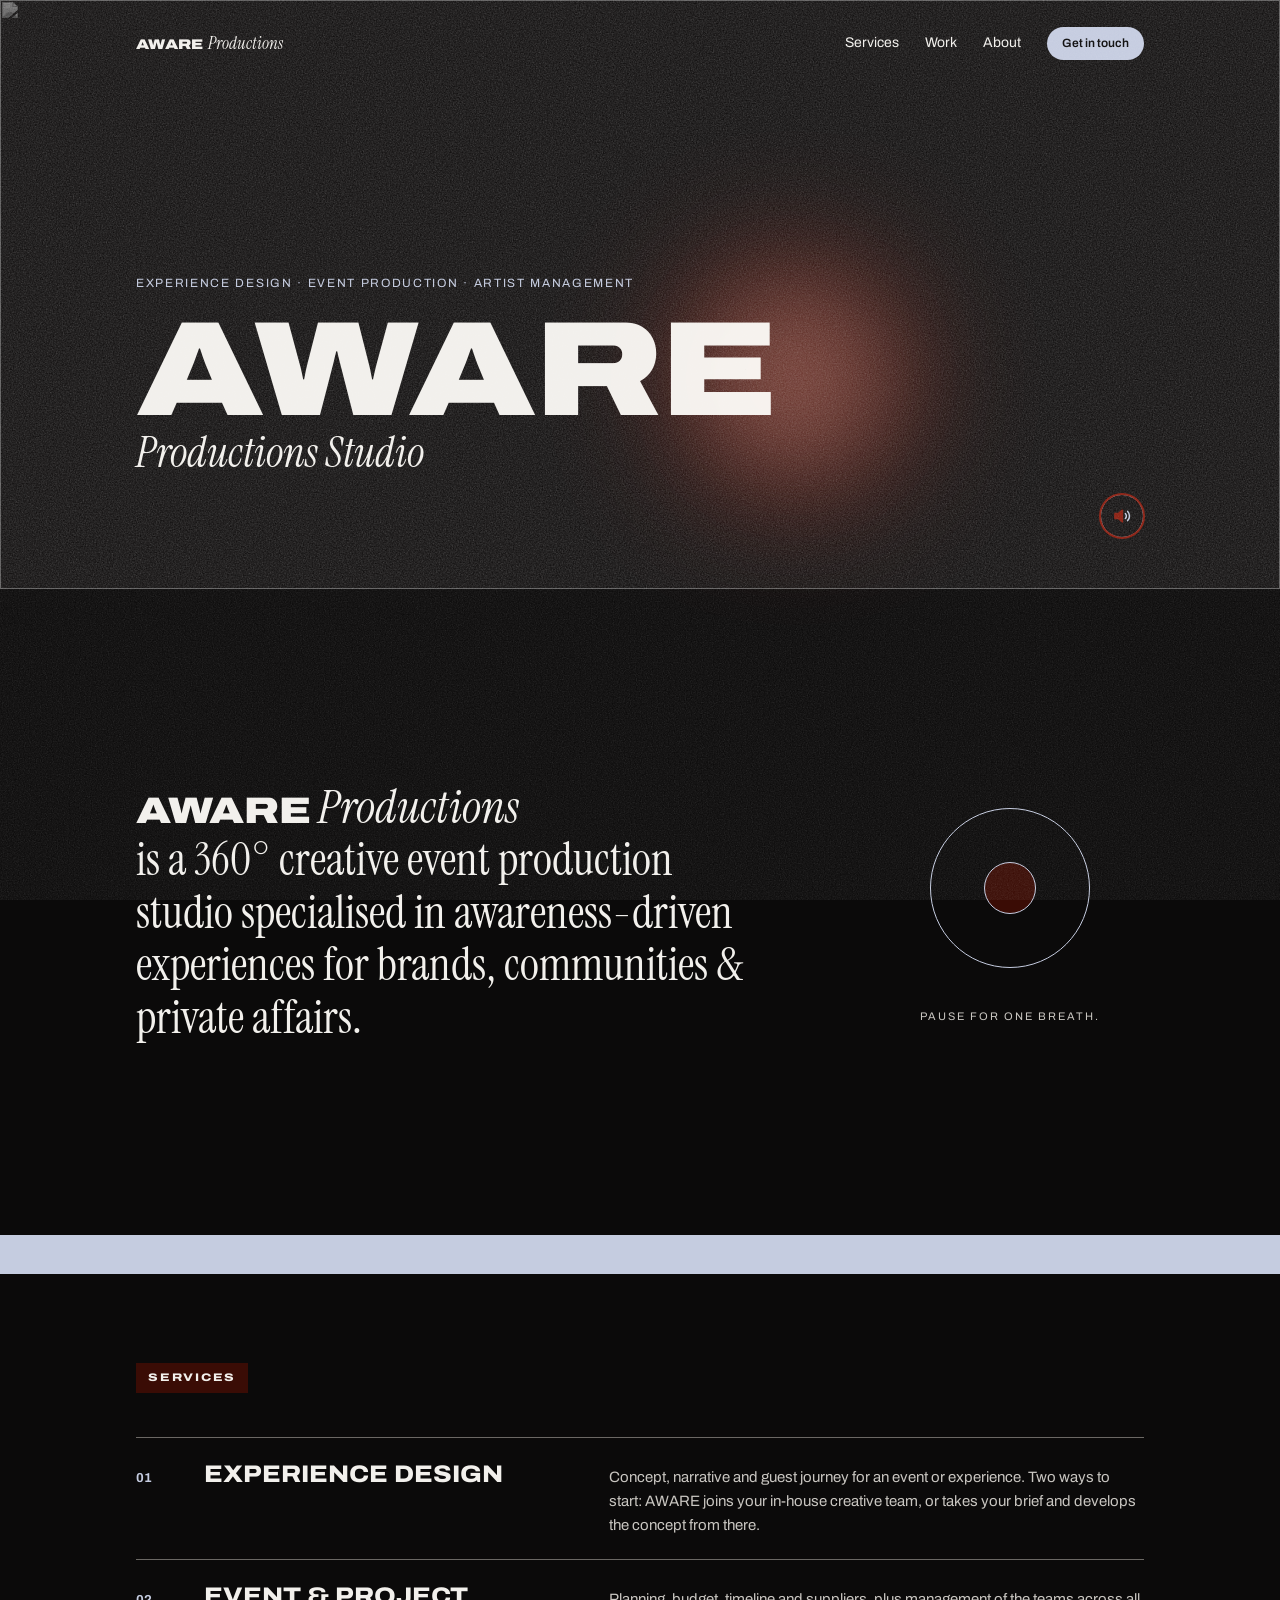
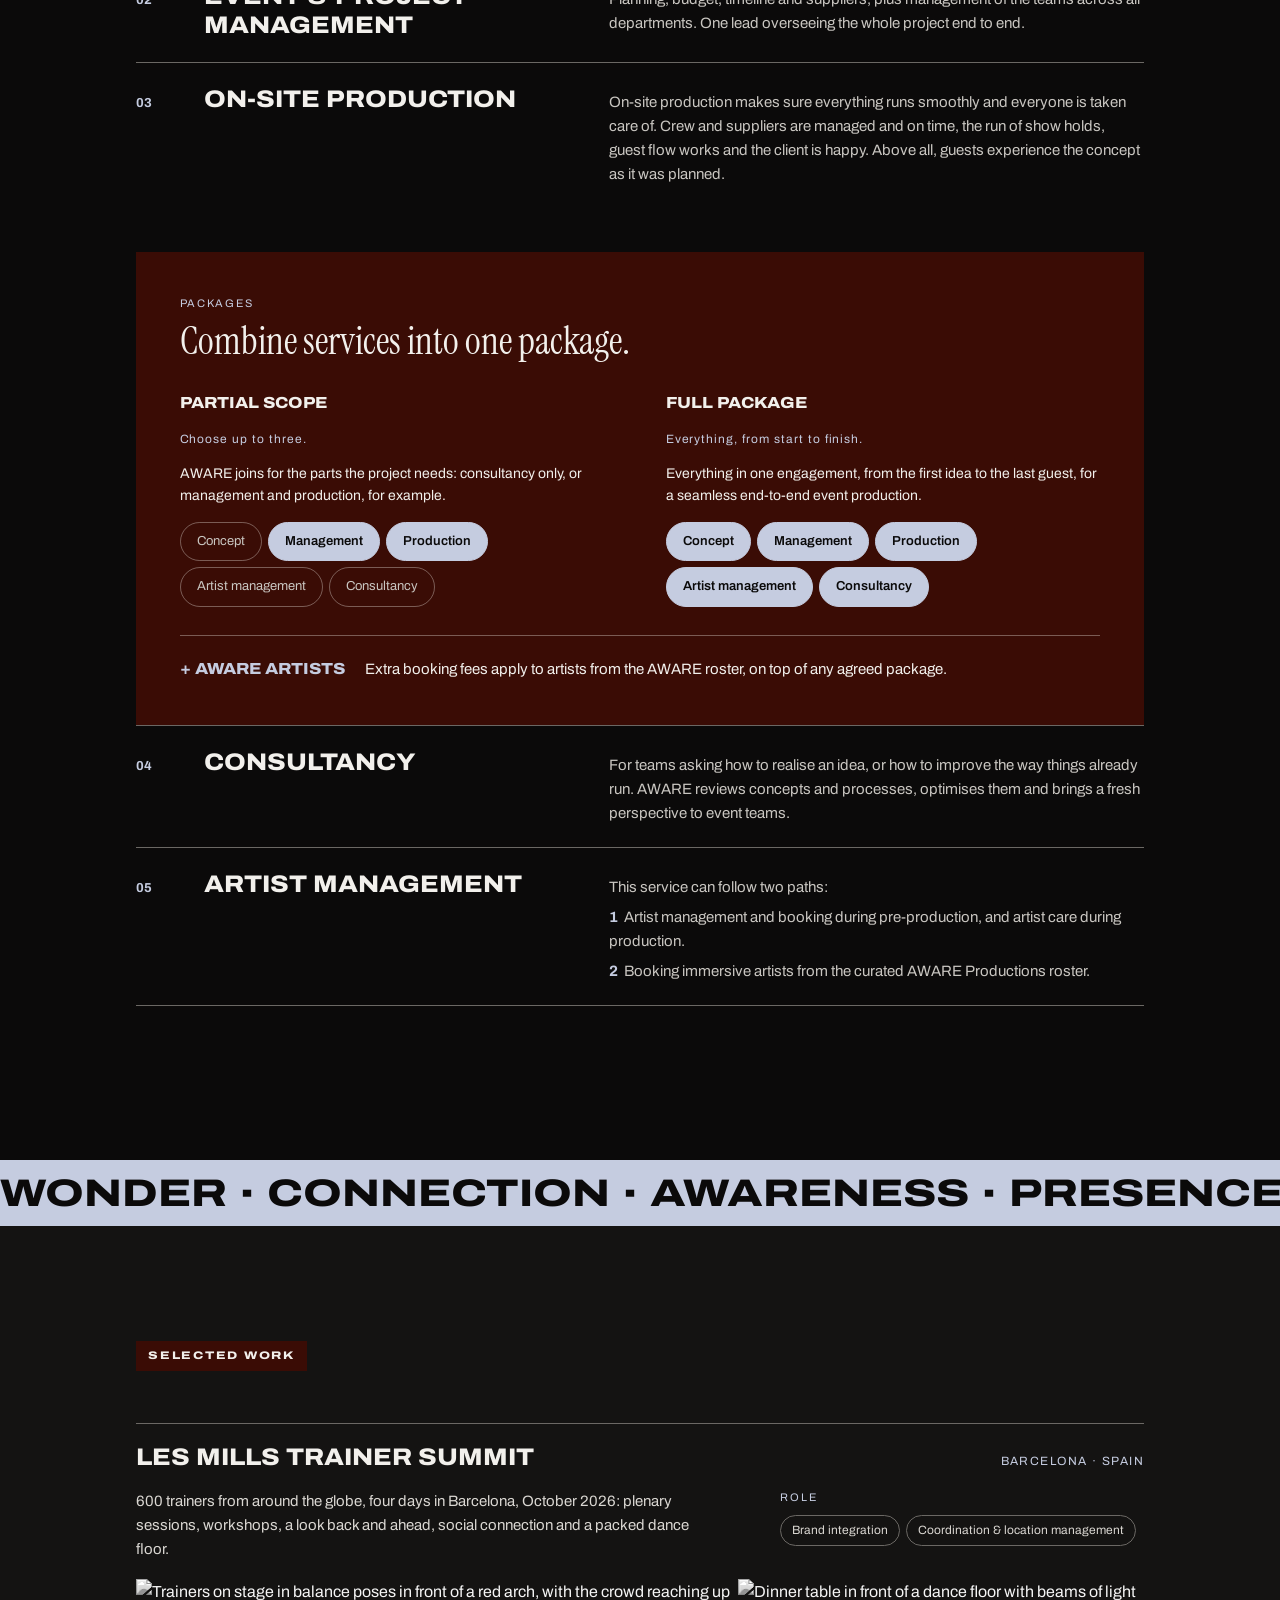
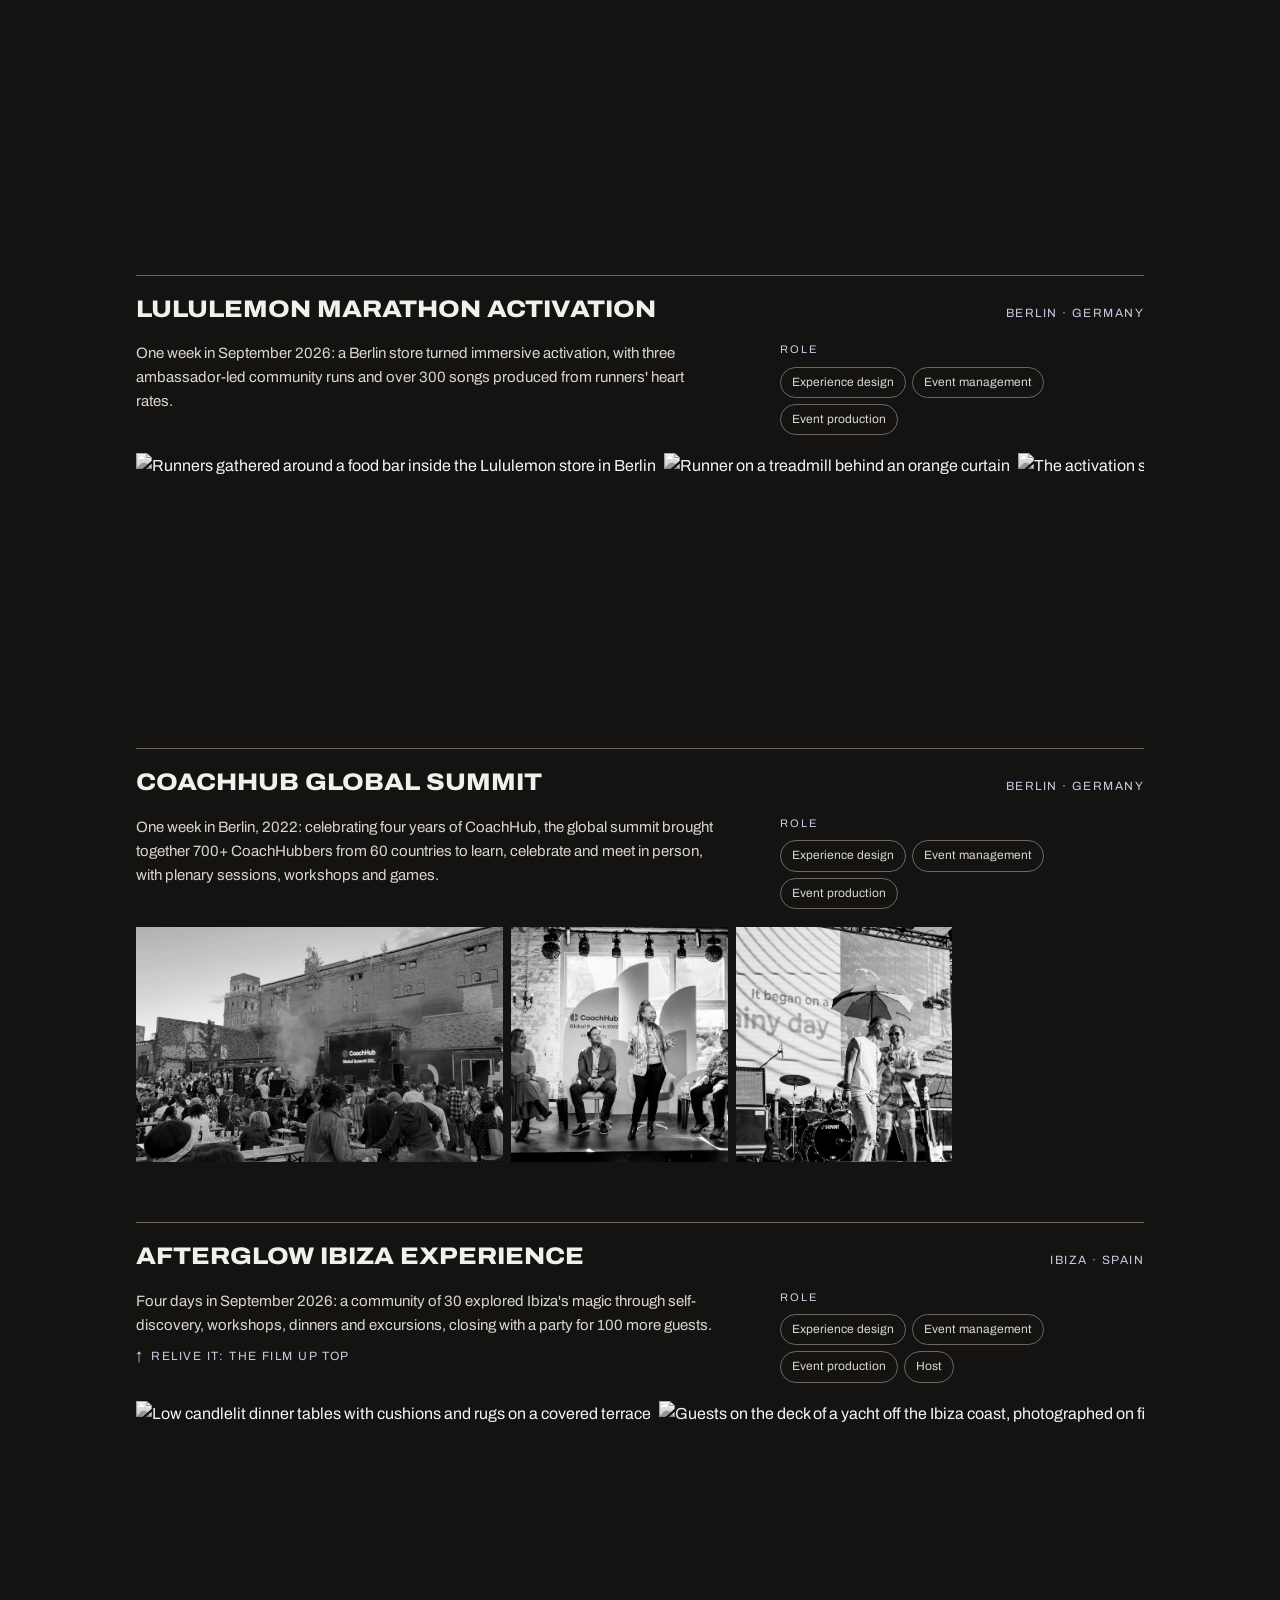
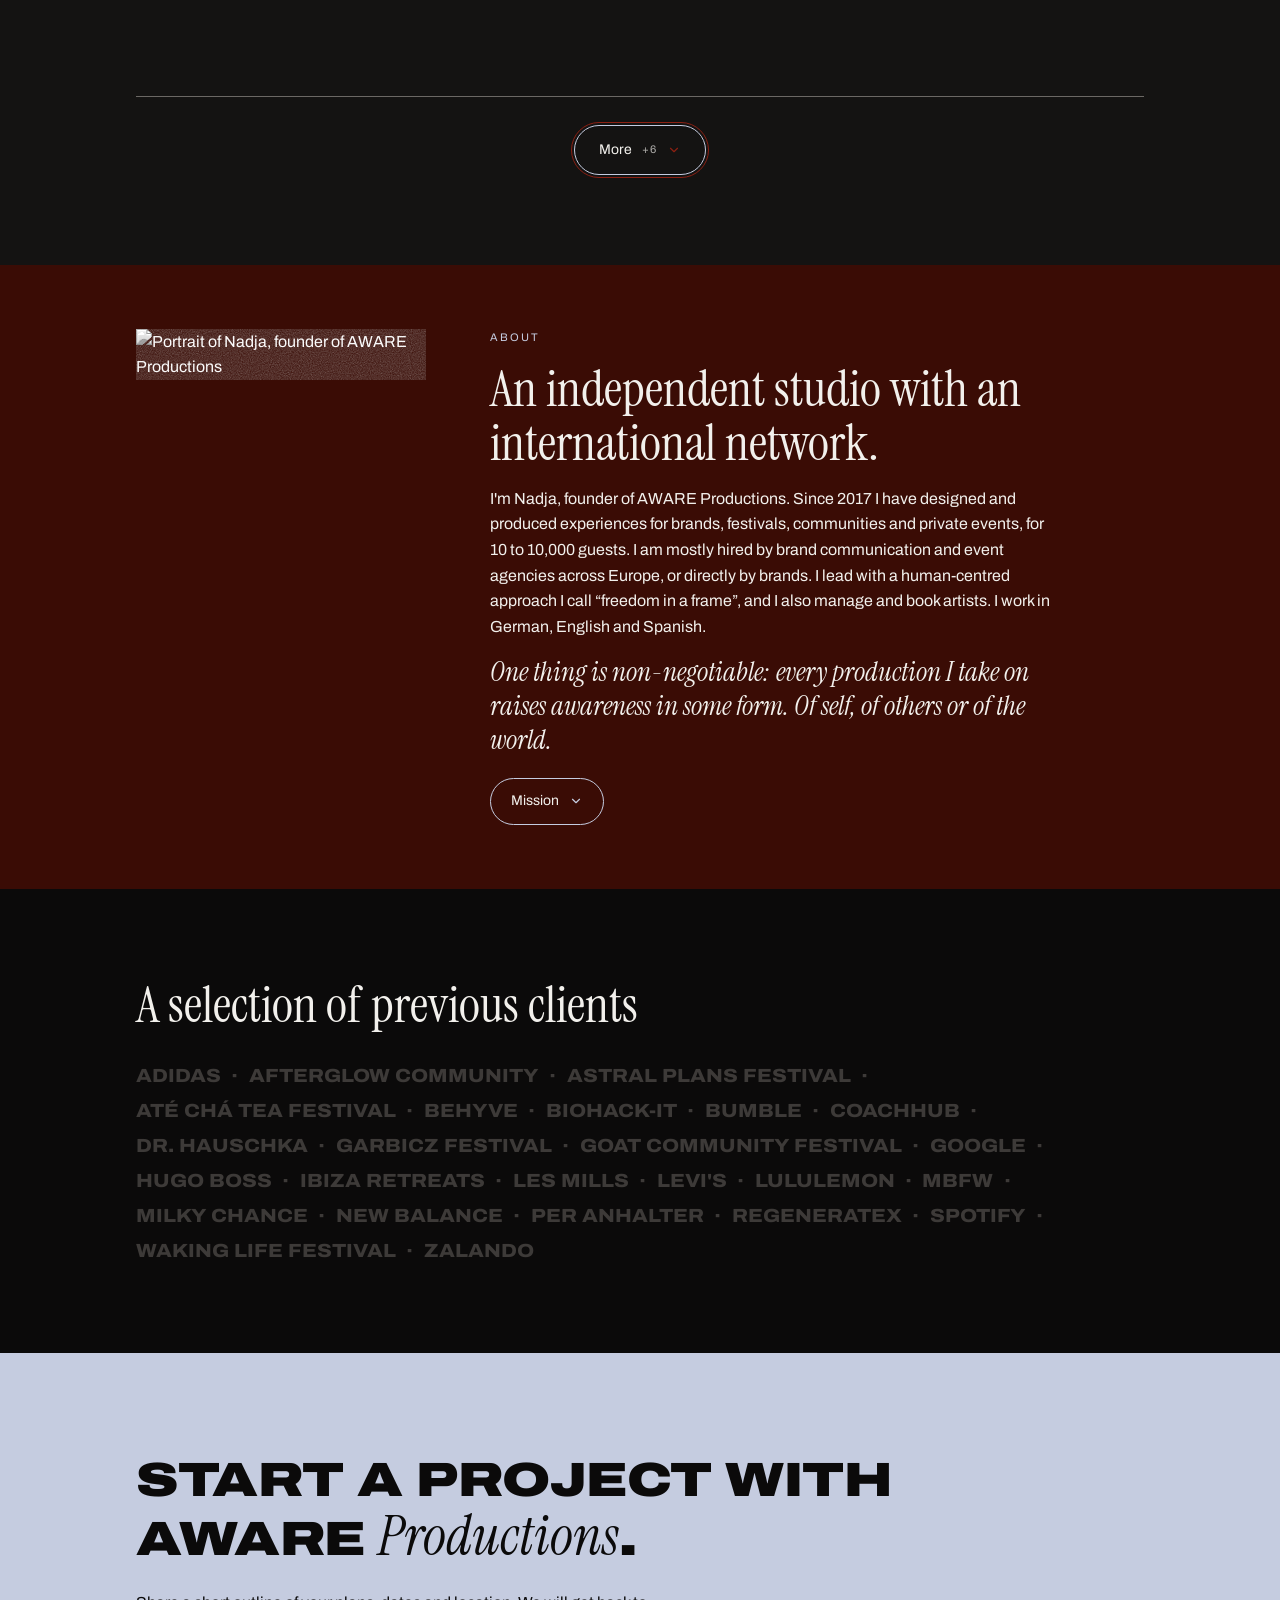
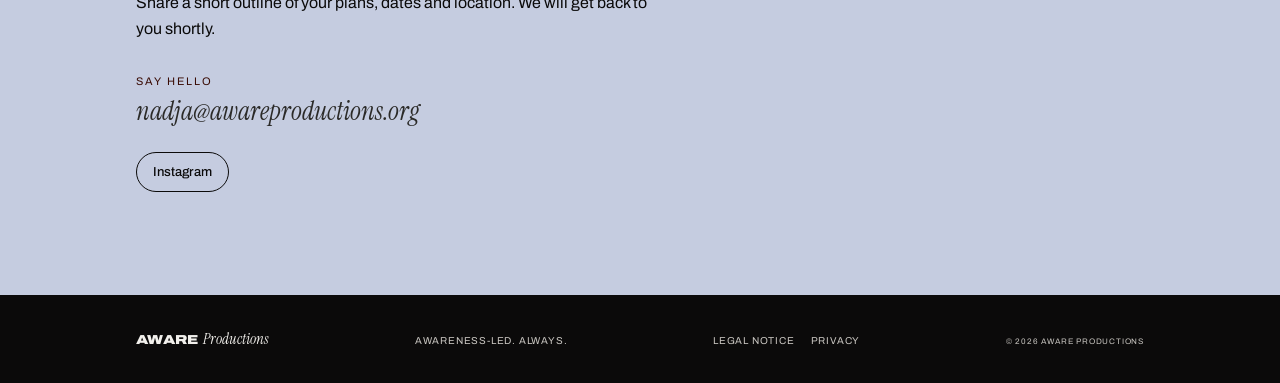
==== index.html @ e72e58af "Website build from AWARE design (photos and film pending) Co-Authored-By: Claude Opus 5.5 <noreply@a" ====
<!doctype html>
<html lang="en">
<head>
<meta charset="utf-8">
<meta name="viewport" content="width=device-width, initial-scale=1">
<title>AWARE Productions · Experience design, event production & artist management</title>
<meta name="description" content="AWARE Productions is a 360° creative event production studio specialised in awareness-driven experiences for brands, communities and private affairs. Experience design, event production and artist management across Europe.">
<link rel="canonical" href="https://awareproductions.org/">
<meta name="theme-color" content="#0B0A0A">
<link rel="icon" href="favicon.svg" type="image/svg+xml">
<link rel="apple-touch-icon" href="apple-touch-icon.png">
<meta property="og:type" content="website">
<meta property="og:url" content="https://awareproductions.org/">
<meta property="og:title" content="AWARE Productions">
<meta property="og:description" content="360° creative event production studio specialised in awareness-driven experiences for brands, communities and private affairs.">
<meta property="og:image" content="https://awareproductions.org/og-image.jpg">
<meta name="twitter:card" content="summary_large_image">
<link rel="preload" href="fonts/archivo-latin-wdth-normal.woff2" as="font" type="font/woff2" crossorigin>
<link rel="preload" href="fonts/instrument-serif-latin-400-italic.woff2" as="font" type="font/woff2" crossorigin>
<link rel="stylesheet" href="css/style.css">
<script type="application/ld+json">{"@context":"https://schema.org","@type":"Organization","name":"AWARE Productions","url":"https://awareproductions.org/","email":"nadja@awareproductions.org","description":"360° creative event production studio specialised in awareness-driven experiences.","sameAs":["https://www.instagram.com/awareproductions.studio/"]}</script>
</head>
<body>
<a class="skip" href="#main">Skip to content</a>

<div class="grain-all" aria-hidden="true"><svg width="100%" height="100%"><filter id="grain-a"><feTurbulence type="fractalNoise" baseFrequency="0.82" numOctaves="2" seed="7"/><feColorMatrix type="saturate" values="0"/></filter><rect width="100%" height="100%" filter="url(#grain-a)"/></svg></div>
<div class="light" aria-hidden="true"><span class="l1"></span><span class="l2"></span></div>

<header id="top" class="hero">
<img class="poster" src="img/hero-poster.jpg" alt="" aria-hidden="true">
<video id="film" muted loop playsinline preload="none" aria-hidden="true" poster="img/hero-poster.jpg" data-src="video/aftermovie.mp4"></video>
<div class="shade" aria-hidden="true"></div>
<div class="grain-hero" aria-hidden="true"><svg width="100%" height="100%"><filter id="grain-h"><feTurbulence type="fractalNoise" baseFrequency="0.7" numOctaves="2" seed="21"/><feColorMatrix type="saturate" values="0"/></filter><rect width="100%" height="100%" filter="url(#grain-h)"/></svg></div>

<nav class="nav" aria-label="Main">
<a href="#top" class="wordmark"><span class="a">AWARE</span><em>Productions</em></a>
<button type="button" class="menu-btn" aria-expanded="false" aria-controls="nav-links">Menu</button>
<div class="nav-links" id="nav-links">
<a href="#services">Services</a>
<a href="#work">Work</a>
<a href="#about">About</a>
<a href="#contact" class="pill-cta">Get in touch</a>
</div>
</nav>

<div class="hero-body">
<p class="tagline in">Experience&nbsp;design&nbsp;· Event&nbsp;production&nbsp;· Artist&nbsp;management</p>
<h1><span class="a in">AWARE</span><em class="in">Productions Studio</em></h1>
<div class="sound-row in">
<button type="button" class="sound" id="sound" aria-label="Sound on" title="Sound on"><span class="ring"><span class="ping" aria-hidden="true"></span><svg aria-hidden="true" width="20" height="20" viewBox="0 0 24 24" fill="none" stroke-width="1.8" stroke-linecap="round" stroke-linejoin="round"><path d="M3.5 9v6h4l5 4V5l-5 4h-4z" fill="#8C2012" stroke="#8C2012"/><path d="M16 9a4.2 4.2 0 0 1 0 6" stroke="#C5CCE0"/><path d="M18.8 6.5a8 8 0 0 1 0 11" stroke="#C5CCE0"/></svg></span></button>
</div>
</div>
</header>

<main id="main">

<section class="wrap mission" aria-label="Mission">
<p class="statement rv"><span class="a">AWARE</span> <em>Productions</em><br>is a 360° creative event production studio specialised in awareness-driven experiences for brands, communities &amp; private affairs.</p>
<div class="breath-box" aria-hidden="true">
<div class="breath-ring"><span></span></div>
<p class="small-caps" style="color:var(--grey)">Pause for one breath.</p>
</div>
</section>

<div class="strip-blue" aria-hidden="true"></div>

<section id="services" class="wrap services">
<p class="tag rv">Services</p>

<div class="svc-list">
<div class="svc rv"><span class="num">01</span><h3>Experience Design</h3><div class="txt"><p>Concept, narrative and guest journey for an event or experience. Two ways to start: AWARE joins your in-house creative team, or takes your brief and develops the concept from there.</p></div></div>
<div class="svc rv"><span class="num">02</span><h3>Event &amp; Project Management</h3><div class="txt"><p>Planning, budget, timeline and suppliers, plus management of the teams across all departments. One lead overseeing the whole project end to end.</p></div></div>
<div class="svc rv"><span class="num">03</span><h3>On-site Production</h3><div class="txt"><p>On-site production makes sure everything runs smoothly and everyone is taken care of. Crew and suppliers are managed and on time, the run of show holds, guest flow works and the client is happy. Above all, guests experience the concept as it was planned.</p></div></div>
</div>

<div class="packages rv">
<div style="display:flex;flex-direction:column;gap:8px">
<p class="small-caps" style="color:var(--blue)">Packages</p>
<h3 class="big">Combine services into one package.</h3>
</div>
<div class="pk-grid">
<div class="pk">
<h4>Partial scope</h4>
<p class="sub">Choose up to three.</p>
<p class="desc">AWARE joins for the parts the project needs: consultancy only, or management and production, for example.</p>
<div class="rows" id="picker">
<div class="row">
<button type="button" class="pill" aria-pressed="false">Concept</button>
<button type="button" class="pill on" aria-pressed="true">Management</button>
<button type="button" class="pill on" aria-pressed="true">Production</button>
</div>
<div class="row">
<button type="button" class="pill" aria-pressed="false">Artist management</button>
<button type="button" class="pill" aria-pressed="false">Consultancy</button>
</div>
</div>
</div>
<div class="pk">
<h4>Full package</h4>
<p class="sub">Everything, from start to finish.</p>
<p class="desc">Everything in one engagement, from the first idea to the last guest, for a seamless end-to-end event production.</p>
<div class="rows">
<div class="row"><span class="pill on">Concept</span><span class="pill on">Management</span><span class="pill on">Production</span></div>
<div class="row"><span class="pill on">Artist management</span><span class="pill on">Consultancy</span></div>
</div>
</div>
</div>
<div class="pk-extra">
<h4>+ AWARE Artists</h4>
<p>Extra booking fees apply to artists from the AWARE roster, on top of any agreed package.</p>
</div>
</div>

<div class="svc-list" style="margin-top:-44px">
<div class="svc rv"><span class="num">04</span><h3>Consultancy</h3><div class="txt"><p>For teams asking how to realise an idea, or how to improve the way things already run. AWARE reviews concepts and processes, optimises them and brings a fresh perspective to event teams.</p></div></div>
<div class="svc rv bottom" style="border-bottom:1px solid var(--grey2)"><span class="num">05</span><h3>Artist Management</h3><div class="txt"><p>This service can follow two paths:</p><p><b>1</b>&nbsp;&nbsp;Artist management and booking during pre-production, and artist care during production.</p><p><b>2</b>&nbsp;&nbsp;Booking immersive artists from the curated AWARE Productions roster.</p></div></div>
</div>
</section>

<div class="band" aria-hidden="true"><div><span>WONDER · CONNECTION · AWARENESS · PRESENCE ·</span><span>WONDER · CONNECTION · AWARENESS · PRESENCE ·</span></div></div>

<section id="work" class="work">
<div class="wrap">
<p class="tag rv">Selected work</p>

<article class="project rv">
<div class="p-head"><h3>Les Mills Trainer Summit</h3><p class="loc">Barcelona · Spain</p></div>
<div class="p-body"><p class="text">600 trainers from around the globe, four days in Barcelona, October 2026: plenary sessions, workshops, a look back and ahead, social connection and a packed dance floor.</p>
<div class="p-roles"><p class="small-caps">Role</p><div class="roles"><span>Brand integration</span><span>Coordination &amp; location management</span></div></div></div>
<div class="strip">
<img loading="lazy" src="img/lesmills-1.jpg" alt="Trainers on stage in balance poses in front of a red arch, with the crowd reaching up">
<img loading="lazy" src="img/lesmills-2.jpg" alt="Dinner table in front of a dance floor with beams of light">
<img loading="lazy" src="img/lesmills-3.jpg" alt="Main stage at the Les Mills global summit in Barcelona">
</div>
</article>

<article class="project rv">
<div class="p-head"><h3>Lululemon Marathon Activation</h3><p class="loc">Berlin · Germany</p></div>
<div class="p-body"><p class="text">One week in September 2026: a Berlin store turned immersive activation, with three ambassador-led community runs and over 300 songs produced from runners' heart rates.</p>
<div class="p-roles"><p class="small-caps">Role</p><div class="roles"><span>Experience design</span><span>Event management</span><span>Event production</span></div></div></div>
<div class="strip">
<img loading="lazy" src="img/lululemon-1.jpg" alt="Runners gathered around a food bar inside the Lululemon store in Berlin">
<img loading="lazy" src="img/lululemon-2.jpg" alt="Runner on a treadmill behind an orange curtain">
<img loading="lazy" src="img/lululemon-3.jpg" alt="The activation space in the Lululemon store in Berlin, with a curtained treadmill booth on a yellow floor">
</div>
</article>

<article class="project rv">
<div class="p-head"><h3>CoachHub Global Summit</h3><p class="loc">Berlin · Germany</p></div>
<div class="p-body"><p class="text">One week in Berlin, 2022: celebrating four years of CoachHub, the global summit brought together 700+ CoachHubbers from 60 countries to learn, celebrate and meet in person, with plenary sessions, workshops and games.</p>
<div class="p-roles"><p class="small-caps">Role</p><div class="roles"><span>Experience design</span><span>Event management</span><span>Event production</span></div></div></div>
<div class="strip">
<img loading="lazy" src="img/coachhub-1.jpg" alt="Crowd in a courtyard at sunset in front of the CoachHub Global Summit stage and a red brick building">
<img loading="lazy" src="img/coachhub-2.jpg" alt="Panel talk on stage at the CoachHub Global Summit 2022">
<img loading="lazy" src="img/coachhub-3.jpg" alt="Two hosts on the summit stage under a rainbow umbrella">
</div>
</article>

<article class="project rv">
<div class="p-head"><h3>Afterglow Ibiza Experience</h3><p class="loc">Ibiza · Spain</p></div>
<div class="p-body"><p class="text">Four days in September 2026: a community of 30 explored Ibiza's magic through self-discovery, workshops, dinners and excursions, closing with a party for 100 more guests.<br><a href="#top" class="relive"><span aria-hidden="true">↑</span> Relive it: the film up top</a></p>
<div class="p-roles"><p class="small-caps">Role</p><div class="roles"><span>Experience design</span><span>Event management</span><span>Event production</span><span>Host</span></div></div></div>
<div class="strip">
<img loading="lazy" src="img/afterglow-1.jpg" alt="Low candlelit dinner tables with cushions and rugs on a covered terrace">
<img loading="lazy" src="img/afterglow-2.jpg" alt="Guests on the deck of a yacht off the Ibiza coast, photographed on film">
<img loading="lazy" src="img/afterglow-3.jpg" alt="A sign reading Create what you wish existed, in pink light">
</div>
</article>

<div class="more-wrap">
<button type="button" class="toggle more-btn" id="more-btn" aria-expanded="false" aria-controls="more-list">More<span class="count" aria-hidden="true">+6</span><span class="bob"><svg class="chev" aria-hidden="true" width="14" height="14" viewBox="0 0 24 24" fill="none" stroke="#8C2012" stroke-width="2" stroke-linecap="round" stroke-linejoin="round"><path d="M6 9l6 6 6-6"/></svg></span></button>
</div>

<div class="more-list" id="more-list" hidden>

<article class="project">
<div class="p-head"><h3>Lululemon Carb Loading Dinner</h3><p class="loc">Berlin · Germany</p></div>
<div class="p-body"><p class="text">September 2026: over 150 invited guests at a hosted carb-loading dinner before the Berlin Marathon.</p>
<div class="p-roles"><p class="small-caps">Role</p><div class="roles"><span>Experience design</span><span>Event management</span><span>Event production</span></div></div></div>
<div class="strip">
<img loading="lazy" src="img/carb-1.jpg" alt="Guests at the Lululemon dinner at Bar Basta, seen through the window">
<img loading="lazy" src="img/carb-2.jpg" alt="Pasta plate, branded drink and flowers on the dinner table">
<img loading="lazy" src="img/carb-3.jpg" alt="Flower arrangement on a table by the window, with carbs loading posters on the street outside">
</div>
</article>

<article class="project">
<div class="p-head"><h3>Highsnobiety × Zalando × Refuge Worldwide</h3><p class="loc">Berlin · Germany</p></div>
<div class="p-body"><p class="text">A weekend in December 2023: a Berlin venue turned into a space for talks and listening sessions on community, music and culture.</p>
<div class="p-roles"><p class="small-caps">Role</p><div class="roles"><span>Event management</span><span>Event production</span><span>Brand integration</span></div></div></div>
<div class="strip">
<img loading="lazy" src="img/highsnobiety-1.jpg" alt="Panel talk with an audience seated around a rug and turntable">
<img loading="lazy" src="img/highsnobiety-2.jpg" alt="Clothing display on a metal rail with screens">
<img loading="lazy" src="img/highsnobiety-3.jpg" alt="Speaker stack beside neon signs">
</div>
</article>

<article class="project">
<div class="p-head"><h3>Per Anhalter Festival</h3><p class="loc">Near Berlin · Germany</p></div>
<div class="p-body"><p class="text">Three days in October 2025: 300 people in a castle for self-discovery, workshops, performances, immersive dinners and nightly parties, co-created with international artists and giving emerging artists a platform.</p>
<div class="p-roles"><p class="small-caps">Role</p><div class="roles"><span>Experience design</span><span>Event management</span><span>Event production</span></div></div></div>
<div class="strip">
<img loading="lazy" src="img/peranhalter-1.jpg" alt="Performers with candelabras on a staircase and a long painted dress train">
<img loading="lazy" src="img/peranhalter-2.jpg" alt="Performer with glowing LED hoops">
<img loading="lazy" src="img/peranhalter-3.jpg" alt="Old tiled bathroom turned into an installation with pink light and iridescent tinsel curtains">
</div>
</article>

<article class="project">
<div class="p-head"><h3>Astral Plans Festival</h3><p class="loc">Paris · France</p></div>
<div class="p-body"><p class="text">Five days in Paris: about 300 people unlocking the magician within through guided journeys and workshops on the expansion of consciousness.</p>
<div class="p-roles"><p class="small-caps">Role</p><div class="roles"><span>Programme management</span><span>Facilitator management</span></div></div></div>
<div class="strip">
<img loading="lazy" src="img/astral-1.jpg" alt="Guests resting in a sunlit room with giant paper flowers">
<img loading="lazy" src="img/astral-2.jpg" alt="Stage decor with illuminated shapes and eyes in a panelled room">
<img loading="lazy" src="img/astral-3.jpg" alt="Gong session with guests seated under trees">
</div>
</article>

<article class="project">
<div class="p-head"><h3>Biohack-it Retreat</h3><p class="loc">Ibiza · Spain</p></div>
<div class="p-body"><p class="text">One week in Ibiza: 15 women exploring presence and the latest longevity trends with Iman Hassan.</p>
<div class="p-roles"><p class="small-caps">Role</p><div class="roles"><span>Event management</span><span>Facilitator management</span></div></div></div>
<div class="strip">
<img loading="lazy" src="img/biohack-1.jpg" alt="Yoga session on a beach under palm trees">
<img loading="lazy" src="img/biohack-2.jpg" alt="White villa with arched windows and a daybed">
<img loading="lazy" src="img/biohack-3.jpg" alt="Back of a white retreat T-shirt printed with the words Curious Soul and small illustrations">
<img loading="lazy" src="img/biohack-4.jpg" alt="Shared lunch in dappled shade with colourful vegetable platters on a green checked tablecloth">
<img loading="lazy" src="img/biohack-5.jpg" alt="Three guests receiving massages side by side in a bright room with woven lamps">
</div>
</article>

<article class="project">
<div class="p-head"><h3>HeartMasters Summit</h3><p class="loc">Ibiza · Spain</p></div>
<div class="p-body"><p class="text">One week in Ibiza, 2024: thought leaders and change makers gathered to explore human potential, technology and wisdom, with a focus on human-centred leadership from the heart and how to bring it into daily life and companies.</p>
<div class="p-roles"><p class="small-caps">Role</p><div class="roles"><span>Experience design</span><span>Event management</span><span>Event production</span></div></div></div>
<div class="strip">
<img loading="lazy" src="img/heartmasters-1.jpg" alt="Close-up of hands joined together, some with soil on them, in a garden">
<img loading="lazy" src="img/heartmasters-2.jpg" alt="Women in a circle under a tent with raised hands, eyes closed">
<img loading="lazy" src="img/heartmasters-3.jpg" alt="Musician playing guitar at night while guests dance behind him">
<img loading="lazy" src="img/heartmasters-4.jpg" alt="Three women on stage in front of a floral screen, one singing at a harmonium with her arm raised">
</div>
</article>

</div>
</div>
</section>

<section id="about" class="about">
<div class="wrap about-grid">
<div class="a1 photo rv">
<img loading="lazy" src="img/about-portrait.jpg" alt="Portrait of Nadja, founder of AWARE Productions">
<svg aria-hidden="true"><filter id="grain-p"><feTurbulence type="fractalNoise" baseFrequency="0.9" numOctaves="2" seed="11"/><feColorMatrix type="saturate" values="0"/></filter><rect width="100%" height="100%" filter="url(#grain-p)"/></svg>
</div>
<div class="a2 photo" id="about-photo-2" hidden>
<img loading="lazy" src="img/about-onsite.jpg" alt="Nadja on site at golden hour with a radio and a clipboard, crew setting up a stage behind her">
<svg aria-hidden="true"><rect width="100%" height="100%" filter="url(#grain-p)"/></svg>
</div>
<div class="at rv">
<p class="small-caps">About</p>
<h2>An independent studio with an international network.</h2>
<p>I'm Nadja, founder of AWARE Productions. Since 2017 I have designed and produced experiences for brands, festivals, communities and private events, for 10 to 10,000 guests. I am mostly hired by brand communication and event agencies across Europe, or directly by brands. I lead with a human-centred approach I call “freedom in a frame”, and I also manage and book artists. I work in German, English and Spanish.</p>
<p class="quote">One thing is non-negotiable: every production I take on raises awareness in some form. Of self, of others or of the world.</p>
<div class="mission-box">
<button type="button" class="toggle" id="mission-btn" aria-expanded="false" aria-controls="mission-text">Mission<svg class="chev" aria-hidden="true" width="14" height="14" viewBox="0 0 24 24" fill="none" stroke="#C5CCE0" stroke-width="2" stroke-linecap="round" stroke-linejoin="round"><path d="M6 9l6 6 6-6"/></svg></button>
<div class="mission-text" id="mission-text" hidden>
<p><strong>The focus.</strong> Awareness-driven experiences in wellness, holistic wellbeing, fitness, healthy living and mental health, for brands of every size, alternative communities and changemakers who want to create real impact.</p>
<p><strong>The mission.</strong> To make people more aware of themselves, of each other and of the world around them, by designing for presence and connection.</p>
<p><strong>The why.</strong> Over the last decade, almost everything has moved online. The zeitgeist is now shifting back to experiences in real life. AWARE draws on lived experience and on what festivals, retreats and communities have long understood, and brings it into the commercial and corporate world.</p>
<p><strong>The how.</strong> Bridging visions into impact with a creative, solution-oriented mindset: there are no problems, only situations that need to be taken care of. Exceptional people from around the world are brought in to add awe, wonder and a spark of magic.</p>
<p><strong>For brands.</strong> Immersive events that guests experience with all their senses. People step in, take part and connect with each other and with what the brand stands for.</p>
<p>What I bring: a background in project and event management and brand communication, more than 40 end-to-end events, and over 20 cross-platform projects, campaigns and product releases with budgets of up to €2 million. I always lead teams with a human-centred approach and keep a 360° overview of every department, person and task. “Freedom in a frame” is a professional structure that lets creativity flow easily within it.</p>
<p>Alongside production, I work closely with artists: helping creatives find orientation and structure, taking on administration and management, and securing bookings that match their goals.</p>
</div>
</div>
</div>
</div>
</section>

<section id="clients" class="wrap clients">
<h2 class="rv">A selection of previous clients</h2>
<div id="clients-list" class="rv">
<ul>
<li>adidas</li><li>Afterglow Community</li><li>Astral Plans Festival</li><li>Até Chá Tea Festival</li><li>behyve</li><li>Biohack-it</li><li>Bumble</li><li>CoachHub</li><li>Dr. Hauschka</li><li>Garbicz Festival</li><li>Goat Community Festival</li><li>Google</li><li>Hugo Boss</li><li>Ibiza Retreats</li><li>Les Mills</li><li>Levi's</li><li>Lululemon</li><li>MBFW</li><li>Milky Chance</li><li>New Balance</li><li>Per Anhalter</li><li>RegenerateX</li><li>Spotify</li><li>Waking Life Festival</li><li>Zalando</li>
</ul>
<ul class="reveal" aria-hidden="true">
<li>adidas</li><li>Afterglow Community</li><li>Astral Plans Festival</li><li>Até Chá Tea Festival</li><li>behyve</li><li>Biohack-it</li><li>Bumble</li><li>CoachHub</li><li>Dr. Hauschka</li><li>Garbicz Festival</li><li>Goat Community Festival</li><li>Google</li><li>Hugo Boss</li><li>Ibiza Retreats</li><li>Les Mills</li><li>Levi's</li><li>Lululemon</li><li>MBFW</li><li>Milky Chance</li><li>New Balance</li><li>Per Anhalter</li><li>RegenerateX</li><li>Spotify</li><li>Waking Life Festival</li><li>Zalando</li>
</ul>
</div>
</section>

<section id="contact" class="contact">
<div class="wrap rv">
<h2>Start a project with<br>AWARE <em>Productions</em>.</h2>
<p class="lead">Share a short outline of your plans, dates and location. We will get back to you shortly.</p>
<div class="hello">
<p class="small-caps">Say hello</p>
<a class="mail" href="mailto:nadja@awareproductions.org">nadja@awareproductions.org</a>
</div>
<a class="btn-line" href="https://www.instagram.com/awareproductions.studio/" target="_blank" rel="noopener">Instagram</a>
</div>
</section>

</main>

<footer class="footer">
<div class="wrap">
<span class="wordmark"><span class="a">AWARE</span><em>Productions</em></span>
<span>Awareness-led. Always.</span>
<span class="legal"><a href="impressum.html">Legal notice</a><a href="privacy.html">Privacy</a></span>
<span class="copy">© 2026 AWARE Productions</span>
</div>
</footer>

<script src="js/main.js" defer></script>
</body>
</html>
---- css/style.css ----
/* AWARE Productions — awareproductions.org */

/* Fonts (self-hosted, no Google requests) */
@font-face{font-family:"Archivo";font-style:normal;font-display:swap;font-weight:100 900;font-stretch:62% 125%;src:url(../fonts/archivo-latin-wdth-normal.woff2) format("woff2-variations"),url(../fonts/archivo-latin-wdth-normal.woff2) format("woff2");unicode-range:U+0000-00FF,U+0131,U+0152-0153,U+02BB-02BC,U+02C6,U+02DA,U+02DC,U+0304,U+0308,U+0329,U+2000-206F,U+20AC,U+2122,U+2191,U+2193,U+2212,U+2215,U+FEFF,U+FFFD}
@font-face{font-family:"Archivo";font-style:normal;font-display:swap;font-weight:100 900;font-stretch:62% 125%;src:url(../fonts/archivo-latin-ext-wdth-normal.woff2) format("woff2-variations"),url(../fonts/archivo-latin-ext-wdth-normal.woff2) format("woff2");unicode-range:U+0100-02BA,U+02BD-02C5,U+02C7-02CC,U+02CE-02D7,U+02DD-02FF,U+0304,U+0308,U+0329,U+1D00-1DBF,U+1E00-1E9F,U+1EF2-1EFF,U+2020,U+20A0-20AB,U+20AD-20C0,U+2113,U+2C60-2C7F,U+A720-A7FF}
@font-face{font-family:"Instrument Serif";font-style:normal;font-display:swap;font-weight:400;src:url(../fonts/instrument-serif-latin-400-normal.woff2) format("woff2");unicode-range:U+0000-00FF,U+0131,U+0152-0153,U+02BB-02BC,U+02C6,U+02DA,U+02DC,U+0304,U+0308,U+0329,U+2000-206F,U+20AC,U+2122,U+2191,U+2193,U+2212,U+2215,U+FEFF,U+FFFD}
@font-face{font-family:"Instrument Serif";font-style:normal;font-display:swap;font-weight:400;src:url(../fonts/instrument-serif-latin-ext-400-normal.woff2) format("woff2");unicode-range:U+0100-02BA,U+02BD-02C5,U+02C7-02CC,U+02CE-02D7,U+02DD-02FF,U+1E00-1E9F,U+20A0-20AB,U+20AD-20C0,U+A720-A7FF}
@font-face{font-family:"Instrument Serif";font-style:italic;font-display:swap;font-weight:400;src:url(../fonts/instrument-serif-latin-400-italic.woff2) format("woff2");unicode-range:U+0000-00FF,U+0131,U+0152-0153,U+02BB-02BC,U+02C6,U+02DA,U+02DC,U+0304,U+0308,U+0329,U+2000-206F,U+20AC,U+2122,U+2191,U+2193,U+2212,U+2215,U+FEFF,U+FFFD}
@font-face{font-family:"Instrument Serif";font-style:italic;font-display:swap;font-weight:400;src:url(../fonts/instrument-serif-latin-ext-400-italic.woff2) format("woff2");unicode-range:U+0100-02BA,U+02BD-02C5,U+02C7-02CC,U+02CE-02D7,U+02DD-02FF,U+1E00-1E9F,U+20A0-20AB,U+20AD-20C0,U+A720-A7FF}

:root{
  --black:#0B0A0A; --off:#F2F0EC; --grey:#C9C6C1; --grey2:#6B6864; --soft:#DAD7D2;
  --brown:#3A0C05; --blue:#C5CCE0; --red:#8C2012;
  --serif:"Instrument Serif",Georgia,serif;
  --sans:"Archivo",system-ui,-apple-system,"Helvetica Neue",Arial,sans-serif;
  --pad:clamp(20px,5vw,56px); --max:1120px;
}
*,*::before,*::after{box-sizing:border-box}
html{scroll-behavior:smooth;-webkit-text-size-adjust:100%}
body{margin:0;background:var(--black);color:var(--off);font-family:var(--sans);font-size:16px;line-height:1.6;overflow-x:hidden}
img,video{display:block;max-width:100%}
a{color:inherit;text-decoration:none}
a:hover{opacity:.8}
p{margin:0}
h1,h2,h3,h4{margin:0;font-weight:inherit}
button{font:inherit;color:inherit}
:focus-visible{outline:2px solid var(--blue);outline-offset:3px}
.wrap{max-width:var(--max);margin:0 auto;padding-left:var(--pad);padding-right:var(--pad)}
.serif{font-family:var(--serif)}
.wide{font-stretch:125%;font-weight:900}
.skip{position:absolute;left:-999px;top:8px;z-index:100;background:var(--blue);color:var(--black);padding:8px 14px;border-radius:999px}
.skip:focus{left:8px}

/* Animations */
@keyframes grain{0%{transform:translate(0,0)}25%{transform:translate(-14px,9px)}50%{transform:translate(11px,-13px)}75%{transform:translate(-8px,-6px)}100%{transform:translate(13px,12px)}}
@keyframes up{from{opacity:0;transform:translateY(14px)}to{opacity:1;transform:none}}
@keyframes drift{from{transform:translate(-40px,-24px)}to{transform:translate(48px,32px)}}
@keyframes breathe{from{transform:scale(.78)}to{transform:scale(1.06)}}
@keyframes slide{from{transform:translateX(0)}to{transform:translateX(-50%)}}
@keyframes rise{from{opacity:0;transform:translateY(20px)}to{opacity:1;transform:none}}
@keyframes ping{0%{transform:scale(1);opacity:.6}100%{transform:scale(1.7);opacity:0}}
@keyframes bob{0%,100%{transform:translateY(-1px)}50%{transform:translateY(3px)}}
.in{animation:up 1.9s cubic-bezier(.2,.7,.2,1) both}
@supports (animation-timeline: view()){.rv{animation:rise linear both;animation-timeline:view();animation-range:entry 0% entry 55%}}

/* Grain + light */
.grain-all{position:fixed;inset:0;z-index:60;pointer-events:none;opacity:.18;mix-blend-mode:hard-light}
.grain-all svg,.grain-hero svg{display:block;width:100%;height:100%}
.light{position:fixed;inset:0;z-index:55;pointer-events:none;mix-blend-mode:screen;animation:drift 13s ease-in-out infinite alternate}
.light span{position:absolute;left:0;top:0;border-radius:50%;transform:translate(62vw,42vh) translate(-50%,-50%)}
.light .l1{width:clamp(160px,20vw,300px);height:clamp(160px,20vw,300px);background:var(--red);filter:blur(clamp(36px,4.8vw,70px));opacity:.55;transition:transform 1.6s cubic-bezier(.2,.7,.2,1)}
.light .l2{width:clamp(100px,13vw,200px);height:clamp(100px,13vw,200px);background:#C08A7C;filter:blur(clamp(26px,3.4vw,50px));opacity:.28;transition:transform .5s cubic-bezier(.2,.7,.2,1)}
@media (hover:none){.light span{transition:transform .8s ease-out}}

/* Header */
.hero{position:relative;height:clamp(520px,46vw,680px);overflow:hidden;display:flex;flex-direction:column}
.hero video,.hero .poster{position:absolute;inset:0;width:100%;height:100%;object-fit:cover;filter:grayscale(1) contrast(1.08);transition:filter 1.4s ease}
.hero.colour video,.hero.colour .poster{filter:none}
.hero .shade{position:absolute;inset:0;background:rgba(11,10,10,.58)}
.grain-hero{position:absolute;inset:-28px;pointer-events:none;opacity:.26;mix-blend-mode:hard-light;animation:grain .9s steps(5) infinite}
.nav{position:relative;z-index:5;width:100%;max-width:var(--max);margin:0 auto;padding:18px var(--pad);display:flex;align-items:center;justify-content:space-between;gap:8px 24px}
.wordmark{display:inline-flex;align-items:baseline;gap:5px;white-space:nowrap}
.wordmark .a{font-stretch:125%;font-weight:900;letter-spacing:.02em}
.wordmark em{font-family:var(--serif);font-style:italic;font-weight:400}
.nav .wordmark{padding:12px 0}
.nav .wordmark .a{font-size:14px}.nav .wordmark em{font-size:17px}
.nav-links{display:flex;align-items:center;gap:4px 26px;font-size:14px}
.nav-links a{padding:12px 0}
.pill-cta{padding:7px 15px !important;font-size:12px;border-radius:999px;background:var(--blue);color:var(--black);font-weight:600}
.menu-btn{display:none;background:transparent;border:1px solid var(--blue);border-radius:999px;padding:8px 16px;font-size:13px;cursor:pointer;margin-left:auto}
@media (max-width:760px){
  .nav .wordmark{display:none}
  .menu-btn{display:inline-flex}
  .nav-links{display:none;position:absolute;top:64px;right:var(--pad);flex-direction:column;align-items:flex-end;gap:2px;background:rgba(11,10,10,.92);padding:14px 22px;border-radius:18px;border:1px solid rgba(197,204,224,.35);font-size:16px}
  .nav.open .nav-links{display:flex}
  .nav-links .pill-cta{margin-top:8px}
}
.hero-body{position:relative;flex-grow:1;width:100%;max-width:var(--max);margin:0 auto;padding:24px var(--pad) clamp(32px,4vw,52px);display:flex;flex-direction:column;justify-content:flex-end;gap:18px}
.tagline{font-size:clamp(9px,2.6vw,12px);letter-spacing:.14em;text-wrap:balance;text-transform:uppercase;color:var(--blue)}
.hero h1{display:flex;flex-direction:column;gap:2px}
.hero h1 .a{animation-delay:.2s;font-stretch:125%;font-weight:900;font-size:clamp(46px,10.5vw,150px);line-height:.88;letter-spacing:-.01em}
.hero h1 em{animation-delay:.55s;font-family:var(--serif);font-style:italic;font-weight:400;font-size:clamp(22px,3.3vw,46px);line-height:1.05}
.sound-row{animation-delay:.9s;display:flex;justify-content:flex-end}
.sound{padding:0;border:0;background:transparent;cursor:pointer}
.sound .ring{position:relative;width:44px;height:44px;border-radius:50%;border:1px solid var(--blue);display:flex;align-items:center;justify-content:center}
.sound .ping{position:absolute;inset:-2px;border-radius:50%;border:2px solid var(--red);animation:ping 2.8s ease-out infinite}
.hero.colour .sound .ping{display:none}

/* Mission */
.mission{padding-top:clamp(120px,15vw,220px);padding-bottom:clamp(120px,15vw,220px);display:flex;flex-wrap:wrap;align-items:center;gap:72px clamp(56px,9vw,140px)}
.mission .statement{flex:3 1 420px;min-width:0;font-family:var(--serif);font-size:clamp(28px,3.6vw,50px);line-height:1.14}
.statement .a{font-family:var(--sans);font-stretch:125%;font-weight:900;font-size:.8em;letter-spacing:-.01em}
.breath-box{flex:1 1 200px;display:flex;flex-direction:column;align-items:center;gap:30px}
.breath-ring{width:160px;height:160px;border-radius:50%;border:1px solid var(--blue);display:flex;align-items:center;justify-content:center;margin:10px;animation:breathe 5s ease-in-out infinite alternate}
.breath-ring span{width:52px;height:52px;border-radius:50%;background:var(--brown);border:1px solid var(--blue)}
.small-caps{font-size:11px;letter-spacing:.18em;text-transform:uppercase}
.strip-blue{height:clamp(22px,3vw,44px);background:var(--blue)}

/* Labels */
.tag{align-self:flex-start;display:inline-block;padding:6px 12px;background:var(--brown);color:var(--off);font-stretch:125%;font-weight:800;font-size:11px;letter-spacing:.16em;text-transform:uppercase}

/* Services */
.services{padding-top:clamp(56px,7vw,100px);padding-bottom:clamp(100px,12vw,170px);display:flex;flex-direction:column;gap:44px}
.svc-list{display:flex;flex-direction:column}
.svc{display:flex;flex-wrap:wrap;gap:8px 28px;align-items:baseline;padding:22px 0;border-top:1px solid var(--grey2)}
.svc:last-child.bottom{border-bottom:1px solid var(--grey2)}
.svc .num{width:40px;font-size:13px;font-weight:700;color:var(--blue)}
.svc h3{flex:1 1 280px;font-stretch:112%;font-weight:800;font-size:clamp(18px,1.9vw,24px);line-height:1.2;text-transform:uppercase}
.svc .txt{flex:2 1 340px;font-size:15px;color:var(--grey);display:flex;flex-direction:column;gap:6px}
.svc .txt b{color:var(--blue)}
.packages{background:var(--brown);padding:clamp(24px,3.4vw,44px);display:flex;flex-direction:column;gap:28px}
.packages h3.big{font-family:var(--serif);font-weight:400;font-size:clamp(26px,3vw,40px);line-height:1.08}
.pk-grid{display:grid;grid-template-columns:repeat(auto-fit,minmax(280px,1fr));gap:32px clamp(24px,4vw,56px)}
.pk{display:flex;flex-direction:column;gap:14px}
.pk h4{font-stretch:112%;font-weight:800;font-size:16px;text-transform:uppercase}
.pk .sub{font-size:12px;letter-spacing:.08em;color:var(--blue)}
.pk .desc{font-size:14px}
.rows{display:flex;flex-direction:column;gap:6px}
.row{display:flex;flex-wrap:wrap;gap:6px}
.pill{font-size:13px;line-height:1.2;padding:11px 16px;border-radius:999px;text-align:center;white-space:nowrap;border:1px solid rgba(242,240,236,.35);color:var(--grey);background:transparent}
button.pill{cursor:pointer;transition:background .35s ease,color .35s ease,border-color .35s ease}
.pill.on{background:var(--blue);border-color:var(--blue);color:var(--black);font-weight:600}
.pk-extra{display:flex;flex-wrap:wrap;align-items:baseline;gap:8px 20px;padding-top:20px;border-top:1px solid rgba(242,240,236,.35)}
.pk-extra h4{font-stretch:112%;font-weight:800;font-size:16px;text-transform:uppercase;color:var(--blue)}
.pk-extra p{flex:1 1 300px;font-size:15px}

/* Word band */
.band{background:var(--blue);color:var(--black);overflow:hidden;padding:14px 0}
.band div{display:flex;width:max-content;font-stretch:125%;font-weight:800;font-size:clamp(20px,3vw,40px);line-height:1;white-space:nowrap;animation:slide 15s linear infinite}
.band span{padding-right:.5em}

/* Work */
.work{background:#141312}
.work .wrap{padding-top:clamp(72px,9vw,130px);padding-bottom:clamp(56px,7vw,100px);display:flex;flex-direction:column;gap:52px}
.project{display:flex;flex-direction:column;gap:18px}
.p-head{display:flex;flex-wrap:wrap;align-items:baseline;gap:6px 24px;border-top:1px solid var(--grey2);padding-top:20px}
.p-head h3{flex:1 1 300px;font-stretch:112%;font-weight:800;font-size:clamp(17px,1.9vw,24px);line-height:1.15;text-transform:uppercase}
.p-head .loc{font-size:12px;letter-spacing:.12em;text-transform:uppercase;color:var(--blue)}
.p-body{display:flex;flex-wrap:wrap;gap:16px clamp(24px,5vw,72px);align-items:flex-start;justify-content:space-between}
.p-body .text{flex:2 1 340px;max-width:580px;font-size:15px;line-height:1.6;color:var(--soft)}
.p-roles{flex:1 1 240px;max-width:400px;display:flex;flex-direction:column;gap:8px}
.p-roles .small-caps{color:var(--blue)}
.roles{display:flex;flex-wrap:wrap;gap:6px}
.roles span{font-size:12px;padding:5px 11px;border-radius:999px;border:1px solid var(--grey2);color:var(--soft)}
.relive{display:inline-flex;align-items:center;gap:8px;margin-top:10px;font-size:12px;letter-spacing:.12em;text-transform:uppercase;color:var(--blue)}
.strip{display:flex;gap:8px;overflow-x:auto;height:clamp(190px,19vw,280px);padding-bottom:8px;scrollbar-width:thin;scrollbar-color:var(--grey2) transparent}
.strip img{height:100%;width:auto;object-fit:cover;flex:none;filter:grayscale(1) contrast(1.04);transition:filter .7s ease}
.strip img:hover{filter:none}
@media (hover:none){.strip img{filter:none}}
.more-wrap{display:flex;justify-content:center;border-top:1px solid var(--grey2);padding-top:28px}
.toggle{cursor:pointer;display:inline-flex;align-items:center;gap:10px;padding:11px 20px;border-radius:999px;background:transparent;border:1px solid var(--blue);font-size:14px}
.chev{transition:transform .4s ease}
.toggle[aria-expanded="true"] .chev{transform:rotate(180deg)}
.more-btn{position:relative;padding:13px 24px;transition:background .4s ease,color .4s ease,transform .4s ease,letter-spacing .4s ease}
.more-btn:hover{background:var(--blue);color:var(--black);transform:translateY(-2px);letter-spacing:.04em;opacity:1}
.more-btn[aria-expanded="false"]::before{content:"";position:absolute;inset:-4px;border-radius:999px;border:1px solid var(--red);animation:ping 2.8s ease-out infinite;pointer-events:none}
.more-btn .count{font-size:11px;letter-spacing:.08em;opacity:.7}
.bob{display:inline-flex}
.more-btn[aria-expanded="false"] .bob{animation:bob 1.6s ease-in-out infinite}
.more-list{display:flex;flex-direction:column;gap:52px}
.more-list[hidden]{display:none}

/* About */
.about{background:var(--brown)}
.about-grid{display:grid;grid-template-columns:minmax(0,290px) minmax(0,1fr);grid-template-areas:"p1 txt" "p2 txt";gap:14px clamp(28px,5vw,72px);align-items:start;padding-top:clamp(40px,5vw,72px);padding-bottom:clamp(40px,5vw,72px)}
.about-grid .a1{grid-area:p1}.about-grid .a2{grid-area:p2}.about-grid .at{grid-area:txt}
.about-grid .a2[hidden]{display:none}
.photo{position:relative;overflow:hidden}
.photo img{width:100%;height:auto;filter:grayscale(1) contrast(1.1)}
.photo svg{position:absolute;inset:0;width:100%;height:100%;pointer-events:none;opacity:.4;mix-blend-mode:hard-light}
.at{min-width:0;display:flex;flex-direction:column;gap:16px}
.at .small-caps{color:var(--blue)}
.at h2{font-family:var(--serif);font-weight:400;font-size:clamp(32px,4vw,56px);line-height:1.05}
.at p{max-width:560px}
.at .quote{font-family:var(--serif);font-style:italic;font-size:clamp(21px,2.1vw,28px);line-height:1.25}
.mission-box{display:flex;flex-direction:column;gap:18px;padding-top:6px}
.mission-box .toggle{align-self:flex-start}
.mission-text{display:flex;flex-direction:column;gap:14px;max-width:560px;font-size:15px;color:#E4DCD8}
.mission-text[hidden]{display:none}
.mission-text strong{color:var(--blue);font-weight:600}
@media (max-width:760px){.about-grid{grid-template-columns:minmax(0,1fr);grid-template-areas:"p1" "txt" "p2";row-gap:36px}}

/* Clients */
.clients{padding-top:clamp(56px,7vw,100px);padding-bottom:clamp(56px,7vw,100px);display:flex;flex-direction:column;gap:32px}
.clients h2{font-family:var(--serif);font-weight:400;font-size:clamp(32px,4vw,56px);line-height:1.05}
#clients-list{position:relative;--mx:-999px;--my:-999px}
#clients-list ul{list-style:none;margin:0;padding:0;display:flex;flex-wrap:wrap;gap:clamp(6px,.8vw,12px) 0;font-stretch:112%;font-weight:800;font-size:clamp(12px,1.5vw,19px);line-height:1.3;text-transform:uppercase;color:#3D3A38}
#clients-list li::after{content:"·";margin:0 .55em}
#clients-list li:last-child::after{content:none}
#clients-list .reveal{position:absolute;inset:0;color:var(--off);-webkit-mask-image:radial-gradient(circle 160px at var(--mx) var(--my),#000 0%,rgba(0,0,0,.65) 45%,transparent 100%);mask-image:radial-gradient(circle 160px at var(--mx) var(--my),#000 0%,rgba(0,0,0,.65) 45%,transparent 100%)}
@media (hover:none){#clients-list .reveal{-webkit-mask-image:none;mask-image:none}}

/* Contact */
.contact{background:var(--blue);color:var(--black)}
.contact .wrap{padding-top:clamp(64px,8vw,120px);padding-bottom:clamp(64px,8vw,120px);display:flex;flex-direction:column;gap:24px;align-items:flex-start}
.contact h2{text-wrap:balance;font-stretch:125%;font-weight:900;font-size:clamp(28px,5.2vw,48px);line-height:1.08;letter-spacing:-.01em;text-transform:uppercase}
.contact h2 em{font-family:var(--serif);font-style:italic;font-weight:400;font-stretch:100%;font-size:1.14em;letter-spacing:0;text-transform:none}
.contact .lead{max-width:520px}
.hello{display:flex;flex-direction:column;gap:6px;padding-top:8px}
.hello .small-caps{color:var(--brown)}
.mail{align-self:flex-start;font-family:var(--serif);font-style:italic;font-size:clamp(18px,2vw,26px);line-height:1.2;color:#2B2A28;overflow-wrap:anywhere;background-image:linear-gradient(var(--red),var(--red));background-size:0% 2px;background-repeat:no-repeat;background-position:0 100%;transition:background-size .6s cubic-bezier(.2,.7,.2,1)}
.mail:hover{opacity:1;background-size:100% 2px}
.btn-line{padding:9px 16px;border-radius:999px;border:1px solid var(--black);font-size:13px;font-weight:500}

/* Footer */
.footer{background:var(--black);color:var(--grey)}
.footer .wrap{padding-top:32px;padding-bottom:32px;display:flex;flex-wrap:wrap;gap:12px 32px;align-items:baseline;justify-content:space-between;font-size:10px;letter-spacing:.08em;text-transform:uppercase}
.footer .wordmark{color:var(--off)}
.footer .wordmark .a{font-size:13px}.footer .wordmark em{font-size:15px;text-transform:none;letter-spacing:0}
.footer .legal{display:flex;gap:16px}
.footer .copy{font-size:8px}

/* Legal pages */
.legal-page .wrap{max-width:760px;padding-top:120px;padding-bottom:120px}
.legal-page h1{font-family:var(--serif);font-size:clamp(34px,5vw,56px);line-height:1.05;margin-bottom:32px}
.legal-page h2{font-stretch:112%;font-weight:800;font-size:15px;text-transform:uppercase;letter-spacing:.06em;margin:36px 0 10px;color:var(--blue)}
.legal-page p,.legal-page li{color:var(--soft);font-size:15px;margin-bottom:10px}
.legal-page a.underline{text-decoration:underline}
.legal-page .back{display:inline-block;margin-bottom:40px;font-size:12px;letter-spacing:.14em;text-transform:uppercase;color:var(--blue)}

@media (prefers-reduced-motion:reduce){
  .in,.rv,.light,.grain-hero,.breath-ring,.band div,.sound .ping,.bob,.more-btn::before{animation:none !important}
  html{scroll-behavior:auto}
}
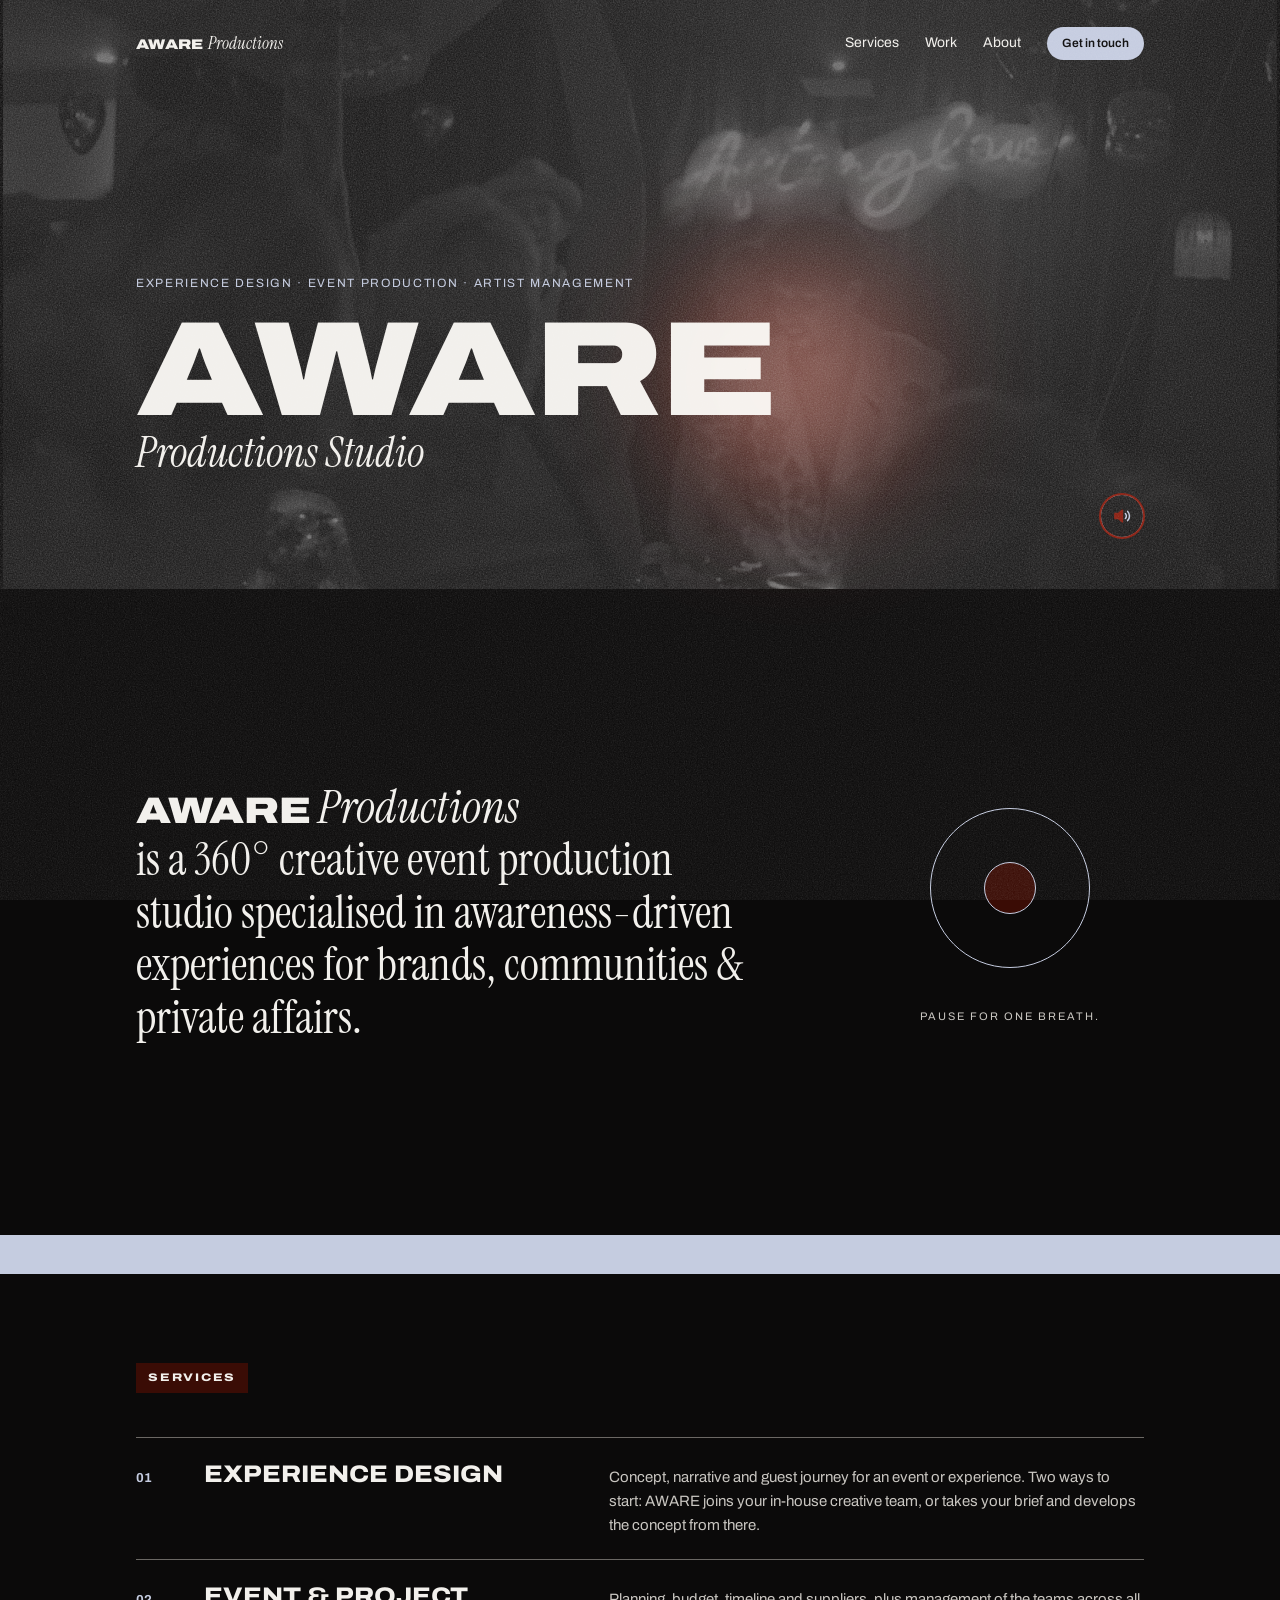
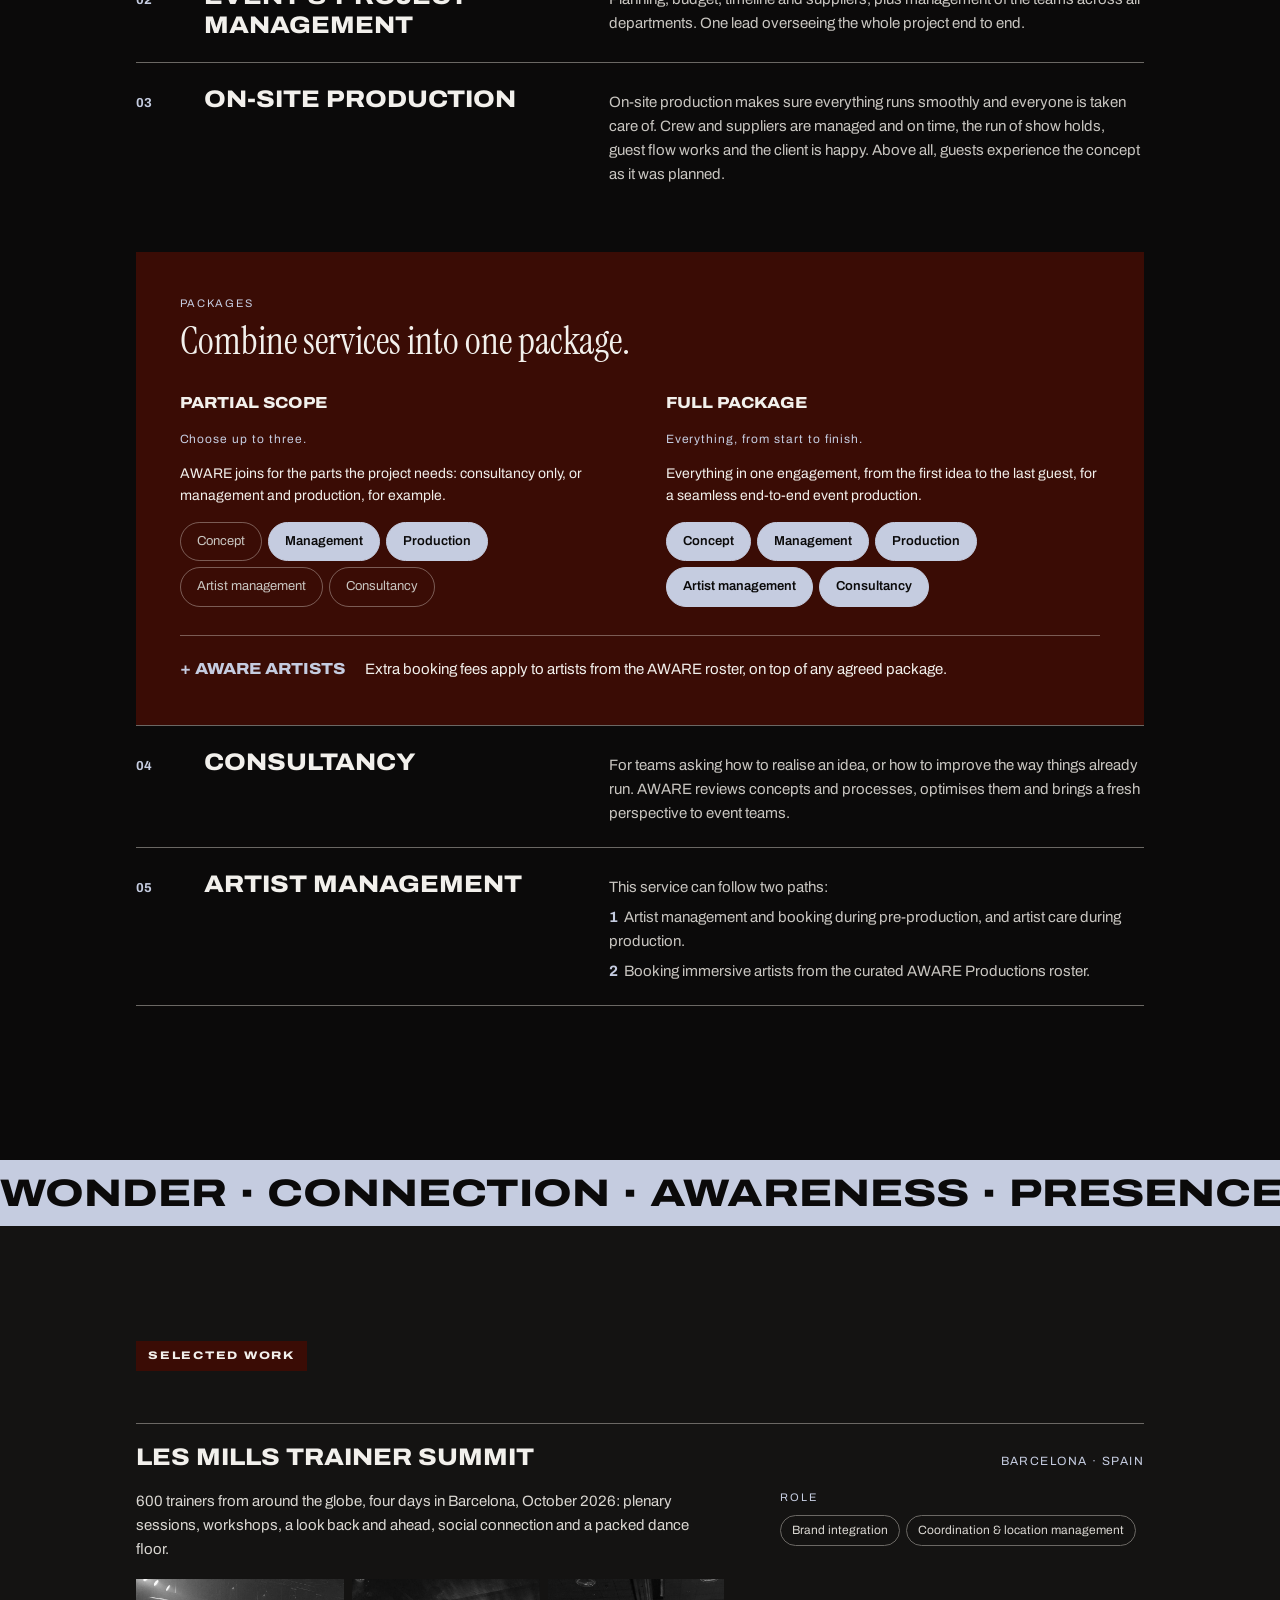
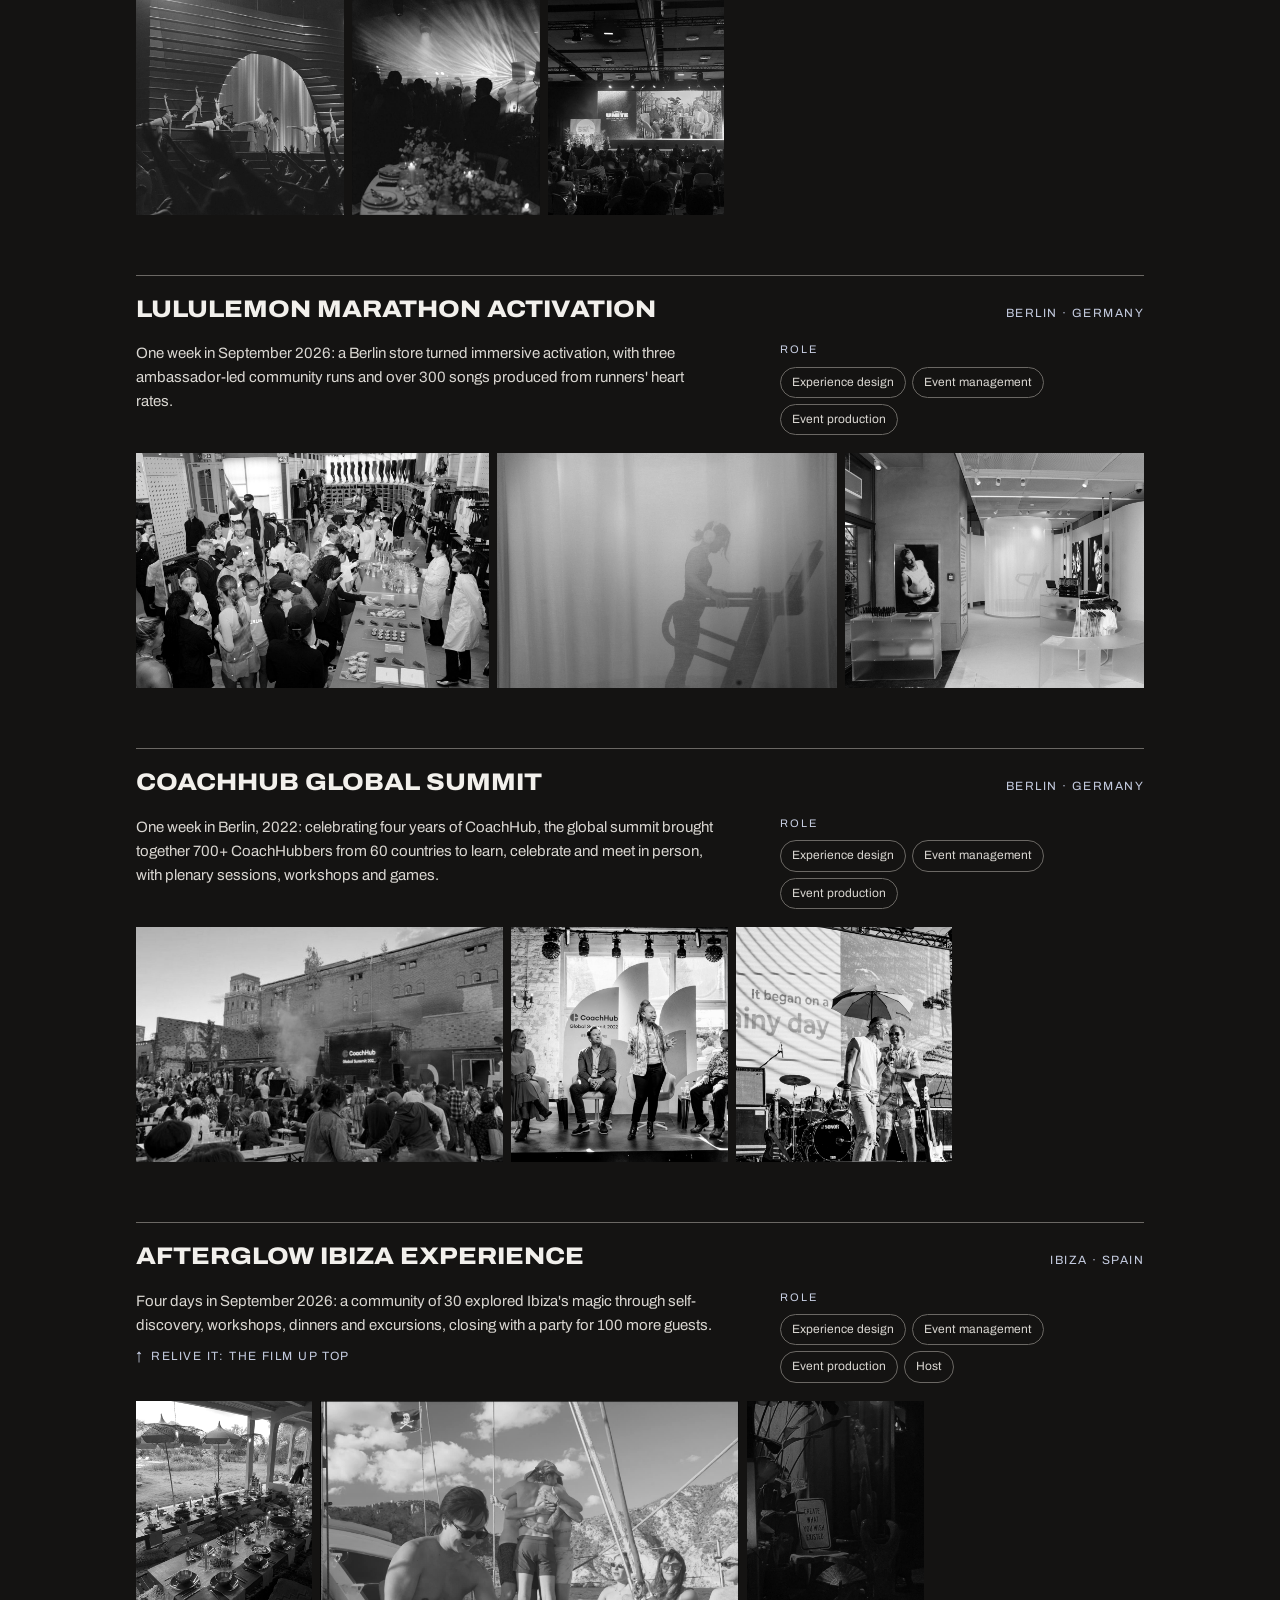
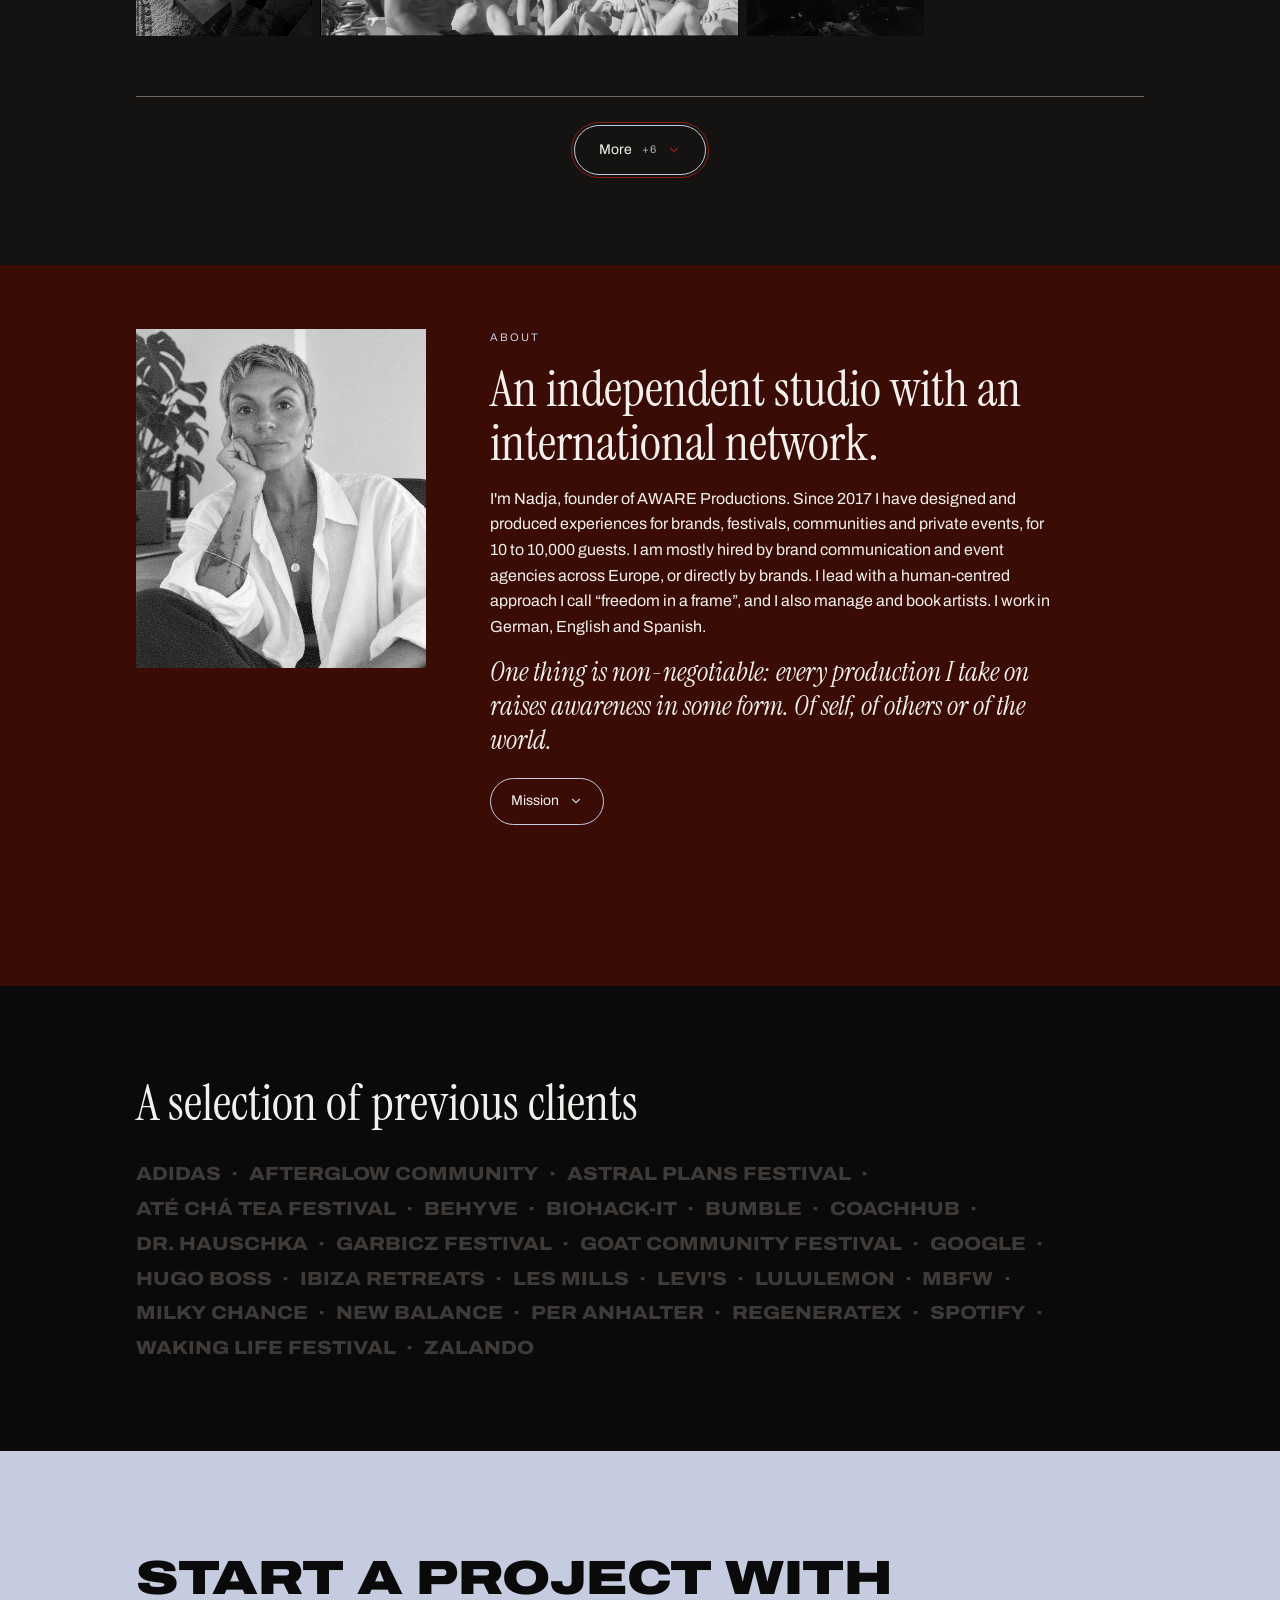
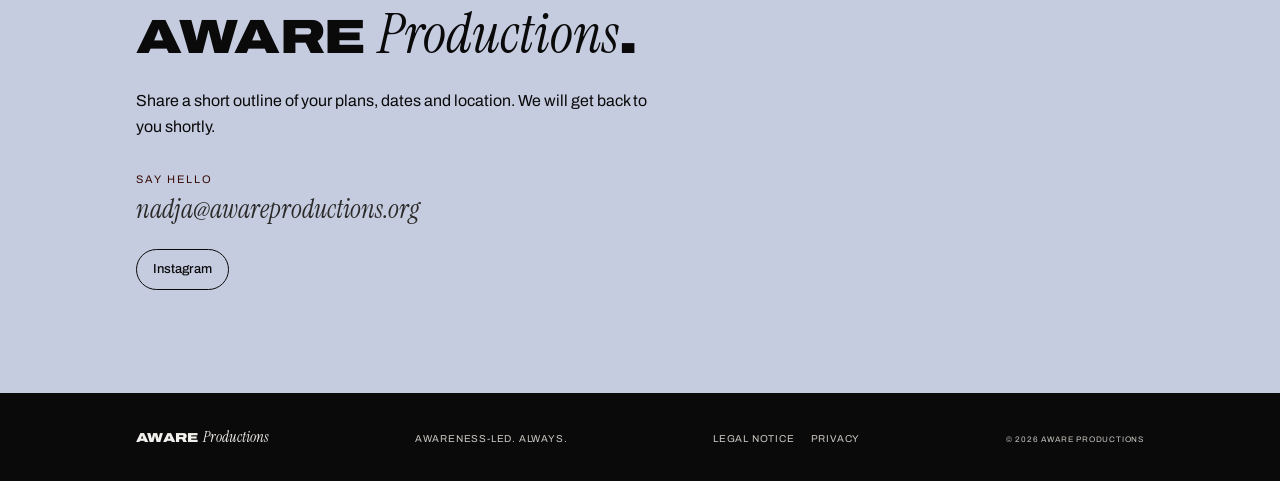
==== commit 2859dfbe: "Add photos, About portraits and compressed Afterglow aftermovie Co-Authored-By: Claude Opus 5.5 <nor" ====
--- a/index.html
+++ b/index.html
@@ -27,7 +27,7 @@
 <div class="light" aria-hidden="true"><span class="l1"></span><span class="l2"></span></div>
 
 <header id="top" class="hero">
-<img class="poster" src="img/hero-poster.jpg" alt="" aria-hidden="true">
+<img width="1280" height="720" class="poster" src="img/hero-poster.jpg" alt="" aria-hidden="true">
 <video id="film" muted loop playsinline preload="none" aria-hidden="true" poster="img/hero-poster.jpg" data-src="video/aftermovie.mp4"></video>
 <div class="shade" aria-hidden="true"></div>
 <div class="grain-hero" aria-hidden="true"><svg width="100%" height="100%"><filter id="grain-h"><feTurbulence type="fractalNoise" baseFrequency="0.7" numOctaves="2" seed="21"/><feColorMatrix type="saturate" values="0"/></filter><rect width="100%" height="100%" filter="url(#grain-h)"/></svg></div>
@@ -128,9 +128,9 @@
 <div class="p-body"><p class="text">600 trainers from around the globe, four days in Barcelona, October 2026: plenary sessions, workshops, a look back and ahead, social connection and a packed dance floor.</p>
 <div class="p-roles"><p class="small-caps">Role</p><div class="roles"><span>Brand integration</span><span>Coordination &amp; location management</span></div></div></div>
 <div class="strip">
-<img loading="lazy" src="img/lesmills-1.jpg" alt="Trainers on stage in balance poses in front of a red arch, with the crowd reaching up">
-<img loading="lazy" src="img/lesmills-2.jpg" alt="Dinner table in front of a dance floor with beams of light">
-<img loading="lazy" src="img/lesmills-3.jpg" alt="Main stage at the Les Mills global summit in Barcelona">
+<img width="795" height="900" loading="lazy" src="img/lesmills-1.jpg" alt="Trainers on stage in balance poses in front of a red arch, with the crowd reaching up">
+<img width="720" height="900" loading="lazy" src="img/lesmills-2.jpg" alt="Dinner table in front of a dance floor with beams of light">
+<img width="675" height="900" loading="lazy" src="img/lesmills-3.jpg" alt="Main stage at the Les Mills global summit in Barcelona">
 </div>
 </article>
 
@@ -139,9 +139,9 @@
 <div class="p-body"><p class="text">One week in September 2026: a Berlin store turned immersive activation, with three ambassador-led community runs and over 300 songs produced from runners' heart rates.</p>
 <div class="p-roles"><p class="small-caps">Role</p><div class="roles"><span>Experience design</span><span>Event management</span><span>Event production</span></div></div></div>
 <div class="strip">
-<img loading="lazy" src="img/lululemon-1.jpg" alt="Runners gathered around a food bar inside the Lululemon store in Berlin">
-<img loading="lazy" src="img/lululemon-2.jpg" alt="Runner on a treadmill behind an orange curtain">
-<img loading="lazy" src="img/lululemon-3.jpg" alt="The activation space in the Lululemon store in Berlin, with a curtained treadmill booth on a yellow floor">
+<img width="1350" height="900" loading="lazy" src="img/lululemon-1.jpg" alt="Runners gathered around a food bar inside the Lululemon store in Berlin">
+<img width="1303" height="900" loading="lazy" src="img/lululemon-2.jpg" alt="Runner on a treadmill behind an orange curtain">
+<img width="1308" height="900" loading="lazy" src="img/lululemon-3.jpg" alt="The activation space in the Lululemon store in Berlin, with a curtained treadmill booth on a yellow floor">
 </div>
 </article>
 
@@ -150,9 +150,9 @@
 <div class="p-body"><p class="text">One week in Berlin, 2022: celebrating four years of CoachHub, the global summit brought together 700+ CoachHubbers from 60 countries to learn, celebrate and meet in person, with plenary sessions, workshops and games.</p>
 <div class="p-roles"><p class="small-caps">Role</p><div class="roles"><span>Experience design</span><span>Event management</span><span>Event production</span></div></div></div>
 <div class="strip">
-<img loading="lazy" src="img/coachhub-1.jpg" alt="Crowd in a courtyard at sunset in front of the CoachHub Global Summit stage and a red brick building">
-<img loading="lazy" src="img/coachhub-2.jpg" alt="Panel talk on stage at the CoachHub Global Summit 2022">
-<img loading="lazy" src="img/coachhub-3.jpg" alt="Two hosts on the summit stage under a rainbow umbrella">
+<img width="1250" height="802" loading="lazy" src="img/coachhub-1.jpg" alt="Crowd in a courtyard at sunset in front of the CoachHub Global Summit stage and a red brick building">
+<img width="832" height="900" loading="lazy" src="img/coachhub-2.jpg" alt="Panel talk on stage at the CoachHub Global Summit 2022">
+<img width="828" height="900" loading="lazy" src="img/coachhub-3.jpg" alt="Two hosts on the summit stage under a rainbow umbrella">
 </div>
 </article>
 
@@ -161,9 +161,9 @@
 <div class="p-body"><p class="text">Four days in September 2026: a community of 30 explored Ibiza's magic through self-discovery, workshops, dinners and excursions, closing with a party for 100 more guests.<br><a href="#top" class="relive"><span aria-hidden="true">↑</span> Relive it: the film up top</a></p>
 <div class="p-roles"><p class="small-caps">Role</p><div class="roles"><span>Experience design</span><span>Event management</span><span>Event production</span><span>Host</span></div></div></div>
 <div class="strip">
-<img loading="lazy" src="img/afterglow-1.jpg" alt="Low candlelit dinner tables with cushions and rugs on a covered terrace">
-<img loading="lazy" src="img/afterglow-2.jpg" alt="Guests on the deck of a yacht off the Ibiza coast, photographed on film">
-<img loading="lazy" src="img/afterglow-3.jpg" alt="A sign reading Create what you wish existed, in pink light">
+<img width="675" height="900" loading="lazy" src="img/afterglow-1.jpg" alt="Low candlelit dinner tables with cushions and rugs on a covered terrace">
+<img width="1600" height="900" loading="lazy" src="img/afterglow-2.jpg" alt="Guests hugging on the deck of a sailing boat off the Ibiza coast">
+<img width="678" height="900" loading="lazy" src="img/afterglow-3.jpg" alt="A sign reading Create what you wish existed, in pink light">
 </div>
 </article>
 
@@ -178,9 +178,9 @@
 <div class="p-body"><p class="text">September 2026: over 150 invited guests at a hosted carb-loading dinner before the Berlin Marathon.</p>
 <div class="p-roles"><p class="small-caps">Role</p><div class="roles"><span>Experience design</span><span>Event management</span><span>Event production</span></div></div></div>
 <div class="strip">
-<img loading="lazy" src="img/carb-1.jpg" alt="Guests at the Lululemon dinner at Bar Basta, seen through the window">
-<img loading="lazy" src="img/carb-2.jpg" alt="Pasta plate, branded drink and flowers on the dinner table">
-<img loading="lazy" src="img/carb-3.jpg" alt="Flower arrangement on a table by the window, with carbs loading posters on the street outside">
+<img width="643" height="900" loading="lazy" src="img/carb-1.jpg" alt="Guests at the Lululemon dinner at Bar Basta, seen through the window">
+<img width="643" height="900" loading="lazy" src="img/carb-2.jpg" alt="Pasta plate, branded drink and flowers on the dinner table">
+<img width="675" height="900" loading="lazy" src="img/carb-3.jpg" alt="Flower arrangement on a table by the window, with carbs loading posters on the street outside">
 </div>
 </article>
 
@@ -189,9 +189,9 @@
 <div class="p-body"><p class="text">A weekend in December 2023: a Berlin venue turned into a space for talks and listening sessions on community, music and culture.</p>
 <div class="p-roles"><p class="small-caps">Role</p><div class="roles"><span>Event management</span><span>Event production</span><span>Brand integration</span></div></div></div>
 <div class="strip">
-<img loading="lazy" src="img/highsnobiety-1.jpg" alt="Panel talk with an audience seated around a rug and turntable">
-<img loading="lazy" src="img/highsnobiety-2.jpg" alt="Clothing display on a metal rail with screens">
-<img loading="lazy" src="img/highsnobiety-3.jpg" alt="Speaker stack beside neon signs">
+<img width="1216" height="900" loading="lazy" src="img/highsnobiety-1.jpg" alt="Panel talk with an audience seated around a rug and turntable">
+<img width="740" height="900" loading="lazy" src="img/highsnobiety-2.jpg" alt="Clothing display on a metal rail with screens">
+<img width="776" height="900" loading="lazy" src="img/highsnobiety-3.jpg" alt="Speaker stack beside neon signs">
 </div>
 </article>
 
@@ -200,9 +200,9 @@
 <div class="p-body"><p class="text">Three days in October 2025: 300 people in a castle for self-discovery, workshops, performances, immersive dinners and nightly parties, co-created with international artists and giving emerging artists a platform.</p>
 <div class="p-roles"><p class="small-caps">Role</p><div class="roles"><span>Experience design</span><span>Event management</span><span>Event production</span></div></div></div>
 <div class="strip">
-<img loading="lazy" src="img/peranhalter-1.jpg" alt="Performers with candelabras on a staircase and a long painted dress train">
-<img loading="lazy" src="img/peranhalter-2.jpg" alt="Performer with glowing LED hoops">
-<img loading="lazy" src="img/peranhalter-3.jpg" alt="Old tiled bathroom turned into an installation with pink light and iridescent tinsel curtains">
+<img width="600" height="900" loading="lazy" src="img/peranhalter-1.jpg" alt="Performers with candelabras on a staircase and a long painted dress train">
+<img width="600" height="900" loading="lazy" src="img/peranhalter-2.jpg" alt="Performer with glowing LED hoops">
+<img width="506" height="900" loading="lazy" src="img/peranhalter-3.jpg" alt="Old tiled bathroom turned into an installation with pink light and iridescent tinsel curtains">
 </div>
 </article>
 
@@ -211,9 +211,9 @@
 <div class="p-body"><p class="text">Five days in Paris: about 300 people unlocking the magician within through guided journeys and workshops on the expansion of consciousness.</p>
 <div class="p-roles"><p class="small-caps">Role</p><div class="roles"><span>Programme management</span><span>Facilitator management</span></div></div></div>
 <div class="strip">
-<img loading="lazy" src="img/astral-1.jpg" alt="Guests resting in a sunlit room with giant paper flowers">
-<img loading="lazy" src="img/astral-2.jpg" alt="Stage decor with illuminated shapes and eyes in a panelled room">
-<img loading="lazy" src="img/astral-3.jpg" alt="Gong session with guests seated under trees">
+<img width="600" height="900" loading="lazy" src="img/astral-1.jpg" alt="Guests resting in a sunlit room with giant paper flowers">
+<img width="1351" height="900" loading="lazy" src="img/astral-2.jpg" alt="Stage decor with illuminated shapes and eyes in a panelled room">
+<img width="1350" height="900" loading="lazy" src="img/astral-3.jpg" alt="Gong session with guests seated under trees">
 </div>
 </article>
 
@@ -222,11 +222,11 @@
 <div class="p-body"><p class="text">One week in Ibiza: 15 women exploring presence and the latest longevity trends with Iman Hassan.</p>
 <div class="p-roles"><p class="small-caps">Role</p><div class="roles"><span>Event management</span><span>Facilitator management</span></div></div></div>
 <div class="strip">
-<img loading="lazy" src="img/biohack-1.jpg" alt="Yoga session on a beach under palm trees">
-<img loading="lazy" src="img/biohack-2.jpg" alt="White villa with arched windows and a daybed">
-<img loading="lazy" src="img/biohack-3.jpg" alt="Back of a white retreat T-shirt printed with the words Curious Soul and small illustrations">
-<img loading="lazy" src="img/biohack-4.jpg" alt="Shared lunch in dappled shade with colourful vegetable platters on a green checked tablecloth">
-<img loading="lazy" src="img/biohack-5.jpg" alt="Three guests receiving massages side by side in a bright room with woven lamps">
+<img width="600" height="900" loading="lazy" src="img/biohack-1.jpg" alt="Yoga session on a beach under palm trees">
+<img width="1350" height="900" loading="lazy" src="img/biohack-2.jpg" alt="White villa with arched windows and a daybed">
+<img width="790" height="900" loading="lazy" src="img/biohack-3.jpg" alt="Back of a white retreat T-shirt printed with the words Curious Soul and small illustrations">
+<img width="600" height="900" loading="lazy" src="img/biohack-4.jpg" alt="Shared lunch in dappled shade with colourful vegetable platters on a green checked tablecloth">
+<img width="600" height="900" loading="lazy" src="img/biohack-5.jpg" alt="Three guests receiving massages side by side in a bright room with woven lamps">
 </div>
 </article>
 
@@ -235,10 +235,10 @@
 <div class="p-body"><p class="text">One week in Ibiza, 2024: thought leaders and change makers gathered to explore human potential, technology and wisdom, with a focus on human-centred leadership from the heart and how to bring it into daily life and companies.</p>
 <div class="p-roles"><p class="small-caps">Role</p><div class="roles"><span>Experience design</span><span>Event management</span><span>Event production</span></div></div></div>
 <div class="strip">
-<img loading="lazy" src="img/heartmasters-1.jpg" alt="Close-up of hands joined together, some with soil on them, in a garden">
-<img loading="lazy" src="img/heartmasters-2.jpg" alt="Women in a circle under a tent with raised hands, eyes closed">
-<img loading="lazy" src="img/heartmasters-3.jpg" alt="Musician playing guitar at night while guests dance behind him">
-<img loading="lazy" src="img/heartmasters-4.jpg" alt="Three women on stage in front of a floral screen, one singing at a harmonium with her arm raised">
+<img width="1600" height="900" loading="lazy" src="img/heartmasters-1.jpg" alt="Close-up of hands joined together, some with soil on them, in a garden">
+<img width="1600" height="900" loading="lazy" src="img/heartmasters-2.jpg" alt="Women in a circle under a tent with raised hands, eyes closed">
+<img width="1600" height="900" loading="lazy" src="img/heartmasters-3.jpg" alt="Musician playing guitar at night while guests dance behind him">
+<img width="1600" height="900" loading="lazy" src="img/heartmasters-4.jpg" alt="Three women on stage in front of a floral screen, one singing at a harmonium with her arm raised">
 </div>
 </article>
 
@@ -249,11 +249,11 @@
 <section id="about" class="about">
 <div class="wrap about-grid">
 <div class="a1 photo rv">
-<img loading="lazy" src="img/about-portrait.jpg" alt="Portrait of Nadja, founder of AWARE Productions">
+<img width="1160" height="1355" loading="lazy" src="img/about-portrait.jpg" alt="Portrait of Nadja, founder of AWARE Productions">
 <svg aria-hidden="true"><filter id="grain-p"><feTurbulence type="fractalNoise" baseFrequency="0.9" numOctaves="2" seed="11"/><feColorMatrix type="saturate" values="0"/></filter><rect width="100%" height="100%" filter="url(#grain-p)"/></svg>
 </div>
 <div class="a2 photo" id="about-photo-2" hidden>
-<img loading="lazy" src="img/about-onsite.jpg" alt="Nadja on site at golden hour with a radio and a clipboard, crew setting up a stage behind her">
+<img width="1069" height="1256" loading="lazy" src="img/about-onsite.jpg" alt="Nadja on site at golden hour with a radio and a clipboard, crew setting up a stage behind her">
 <svg aria-hidden="true"><rect width="100%" height="100%" filter="url(#grain-p)"/></svg>
 </div>
 <div class="at rv">
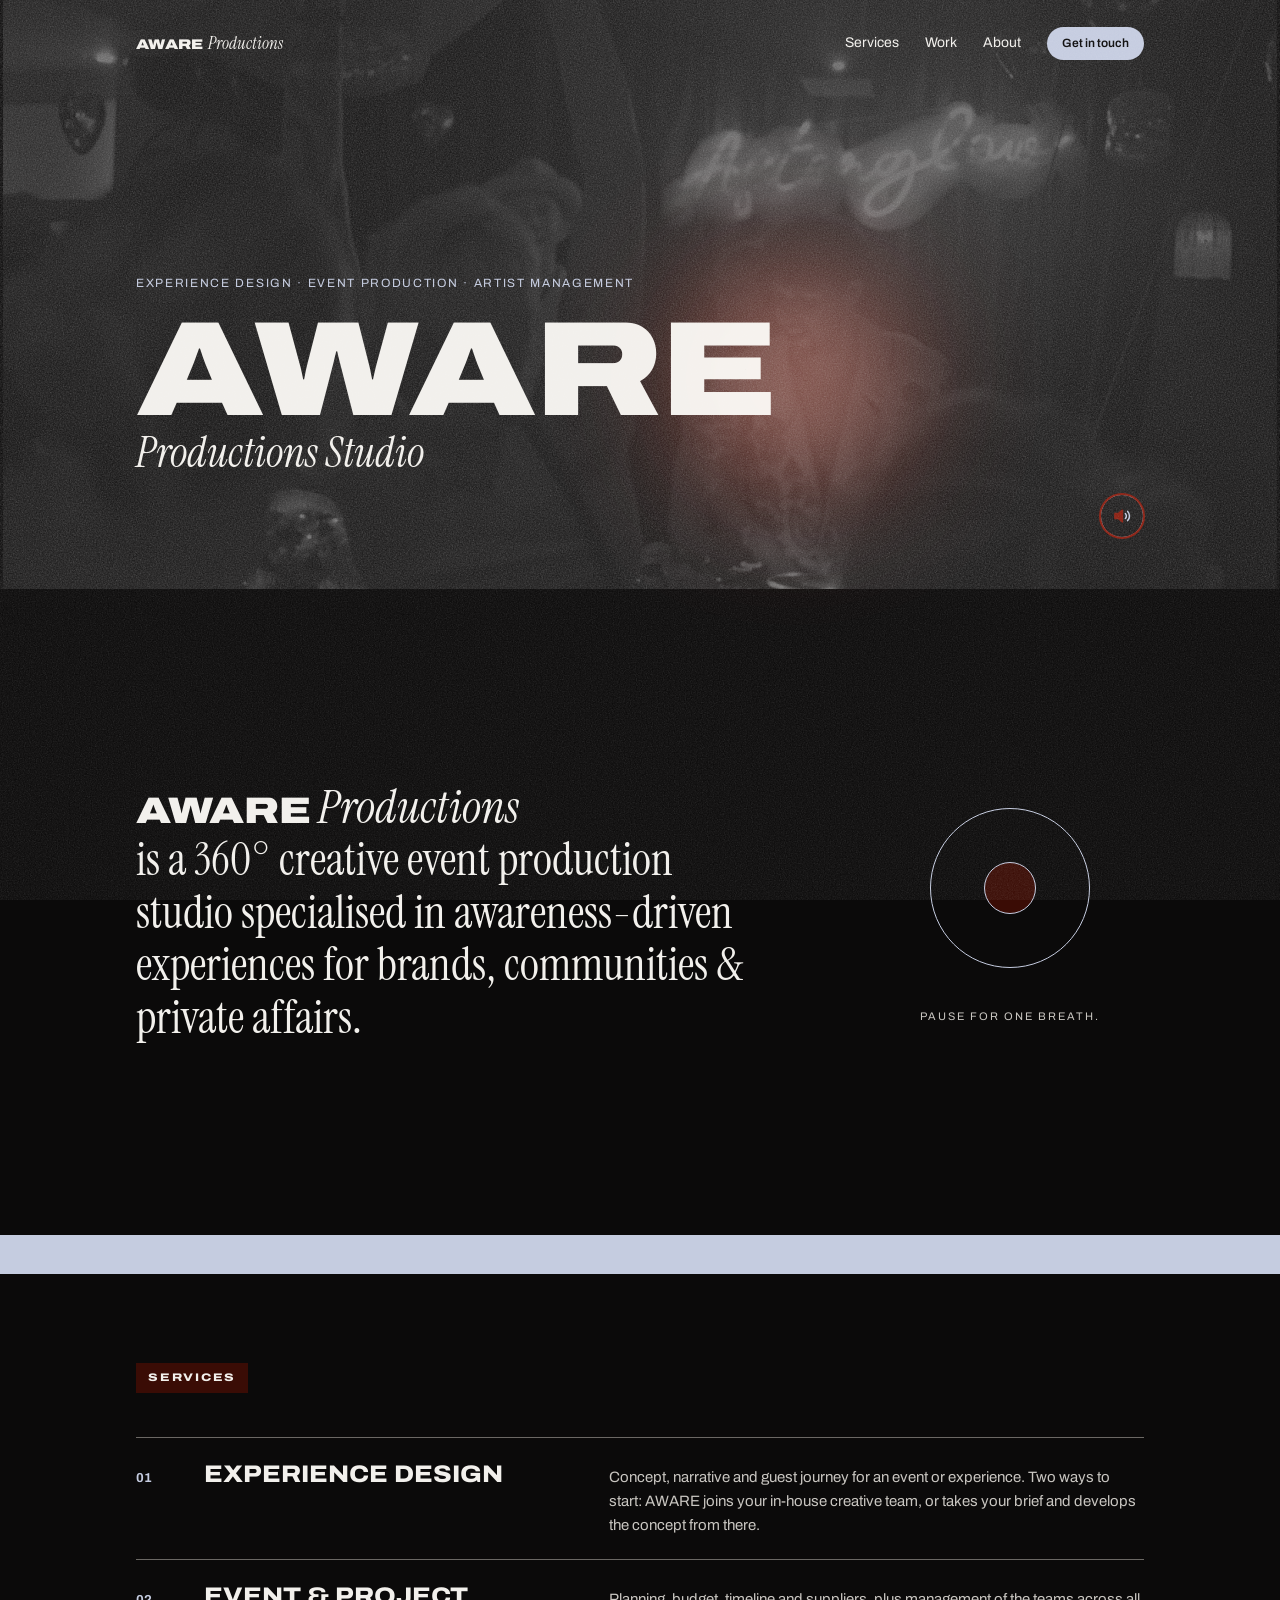
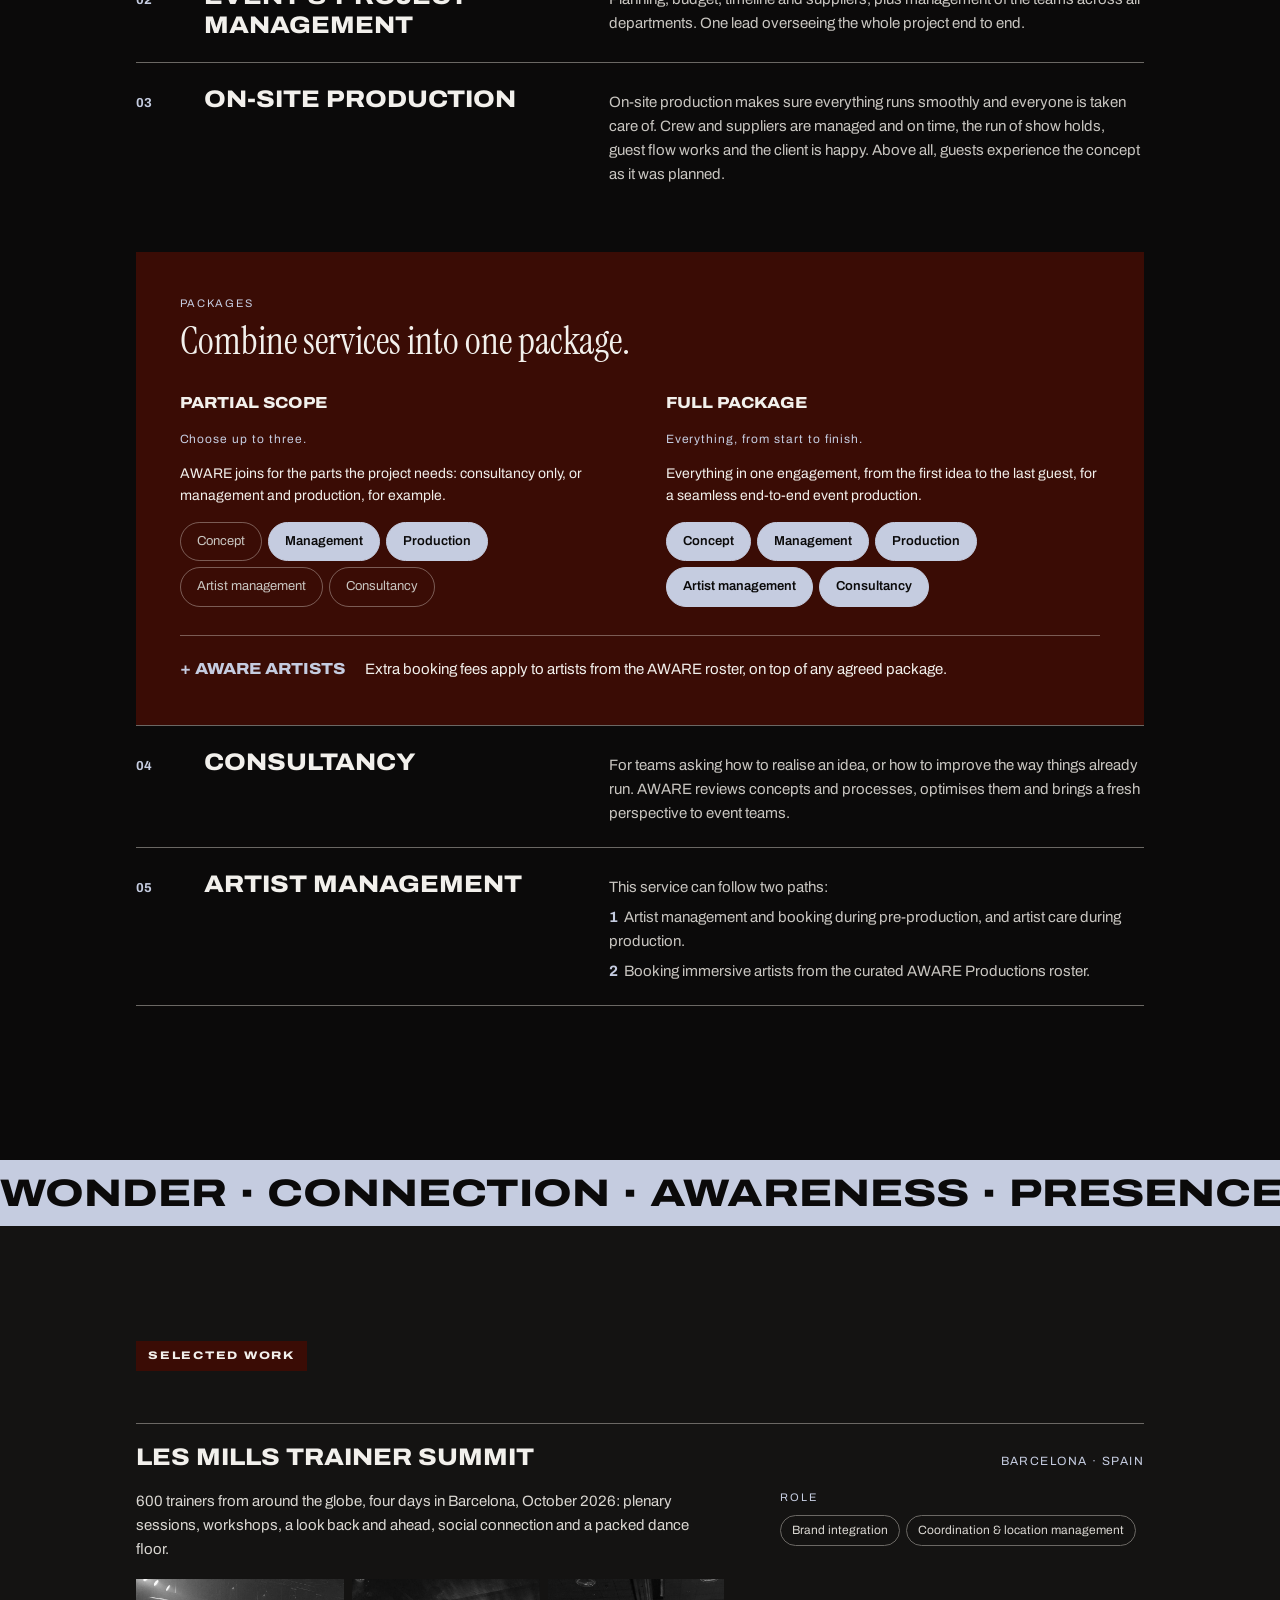
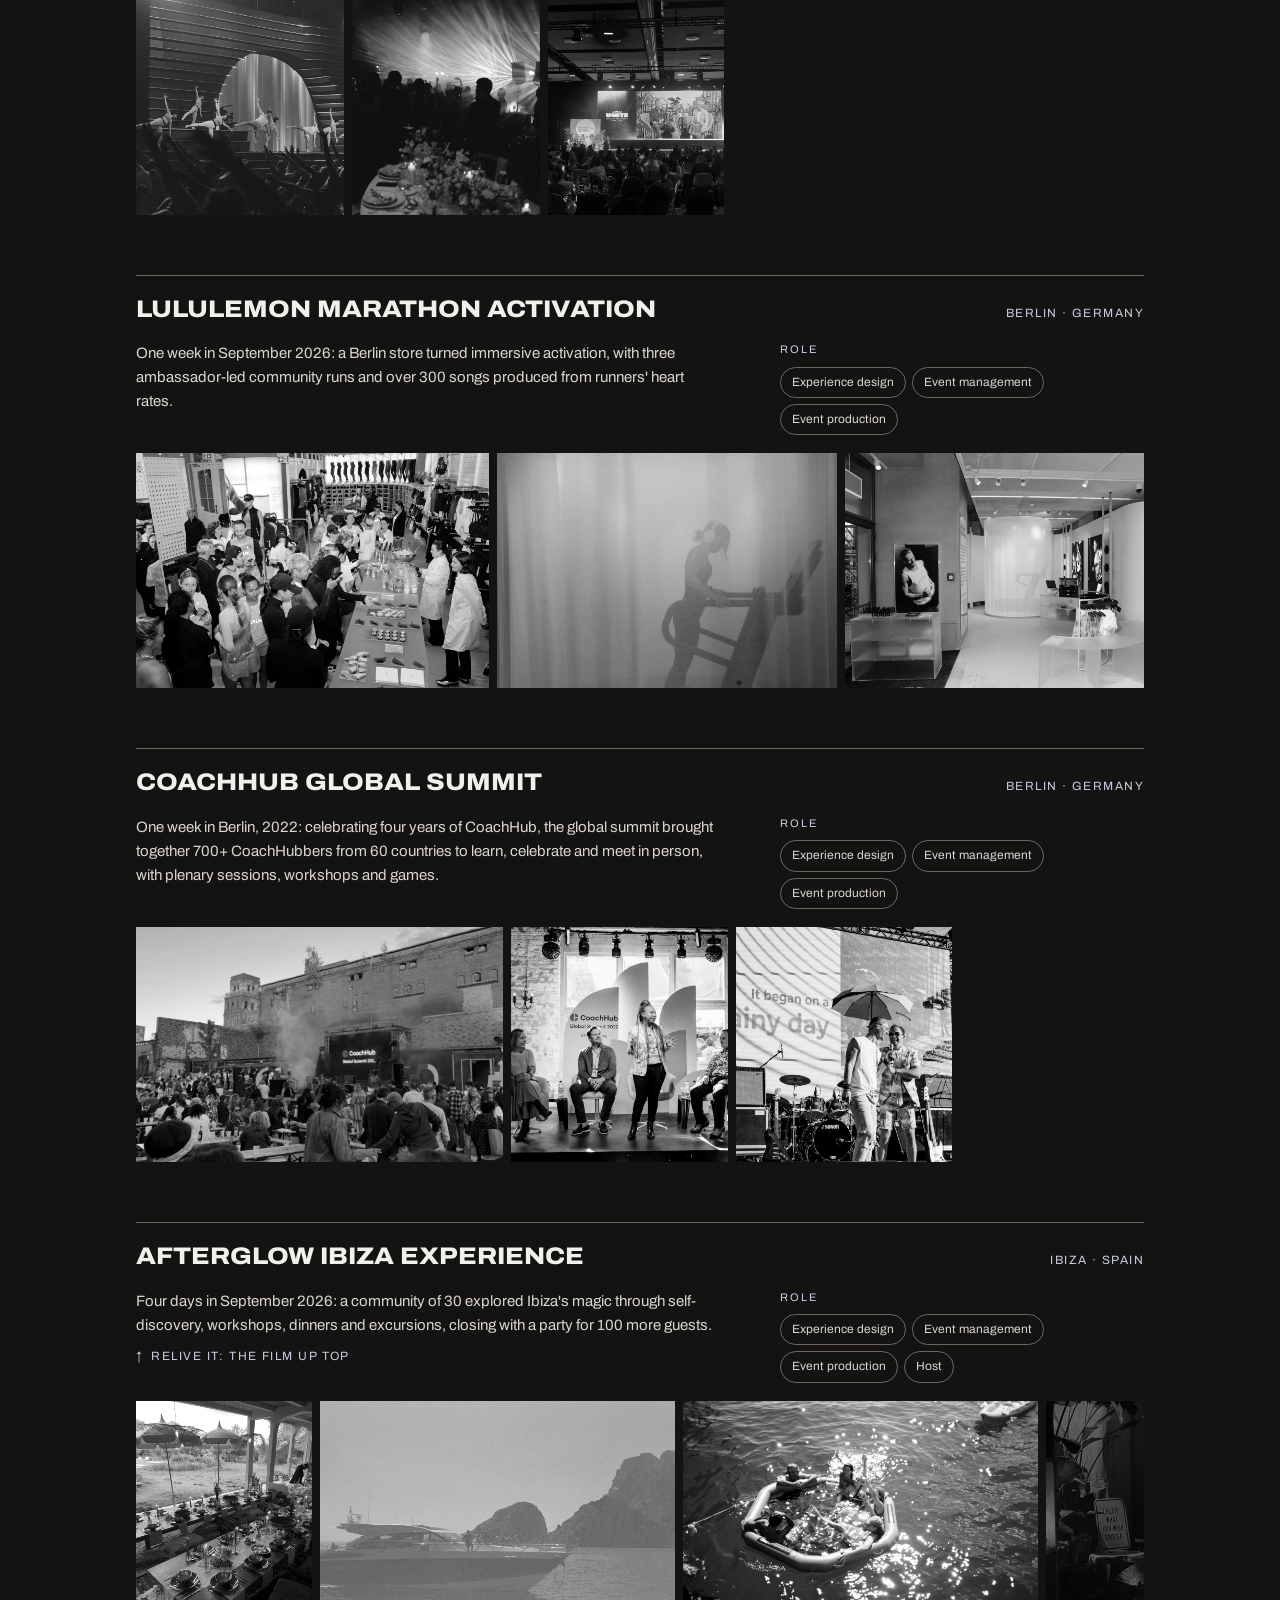
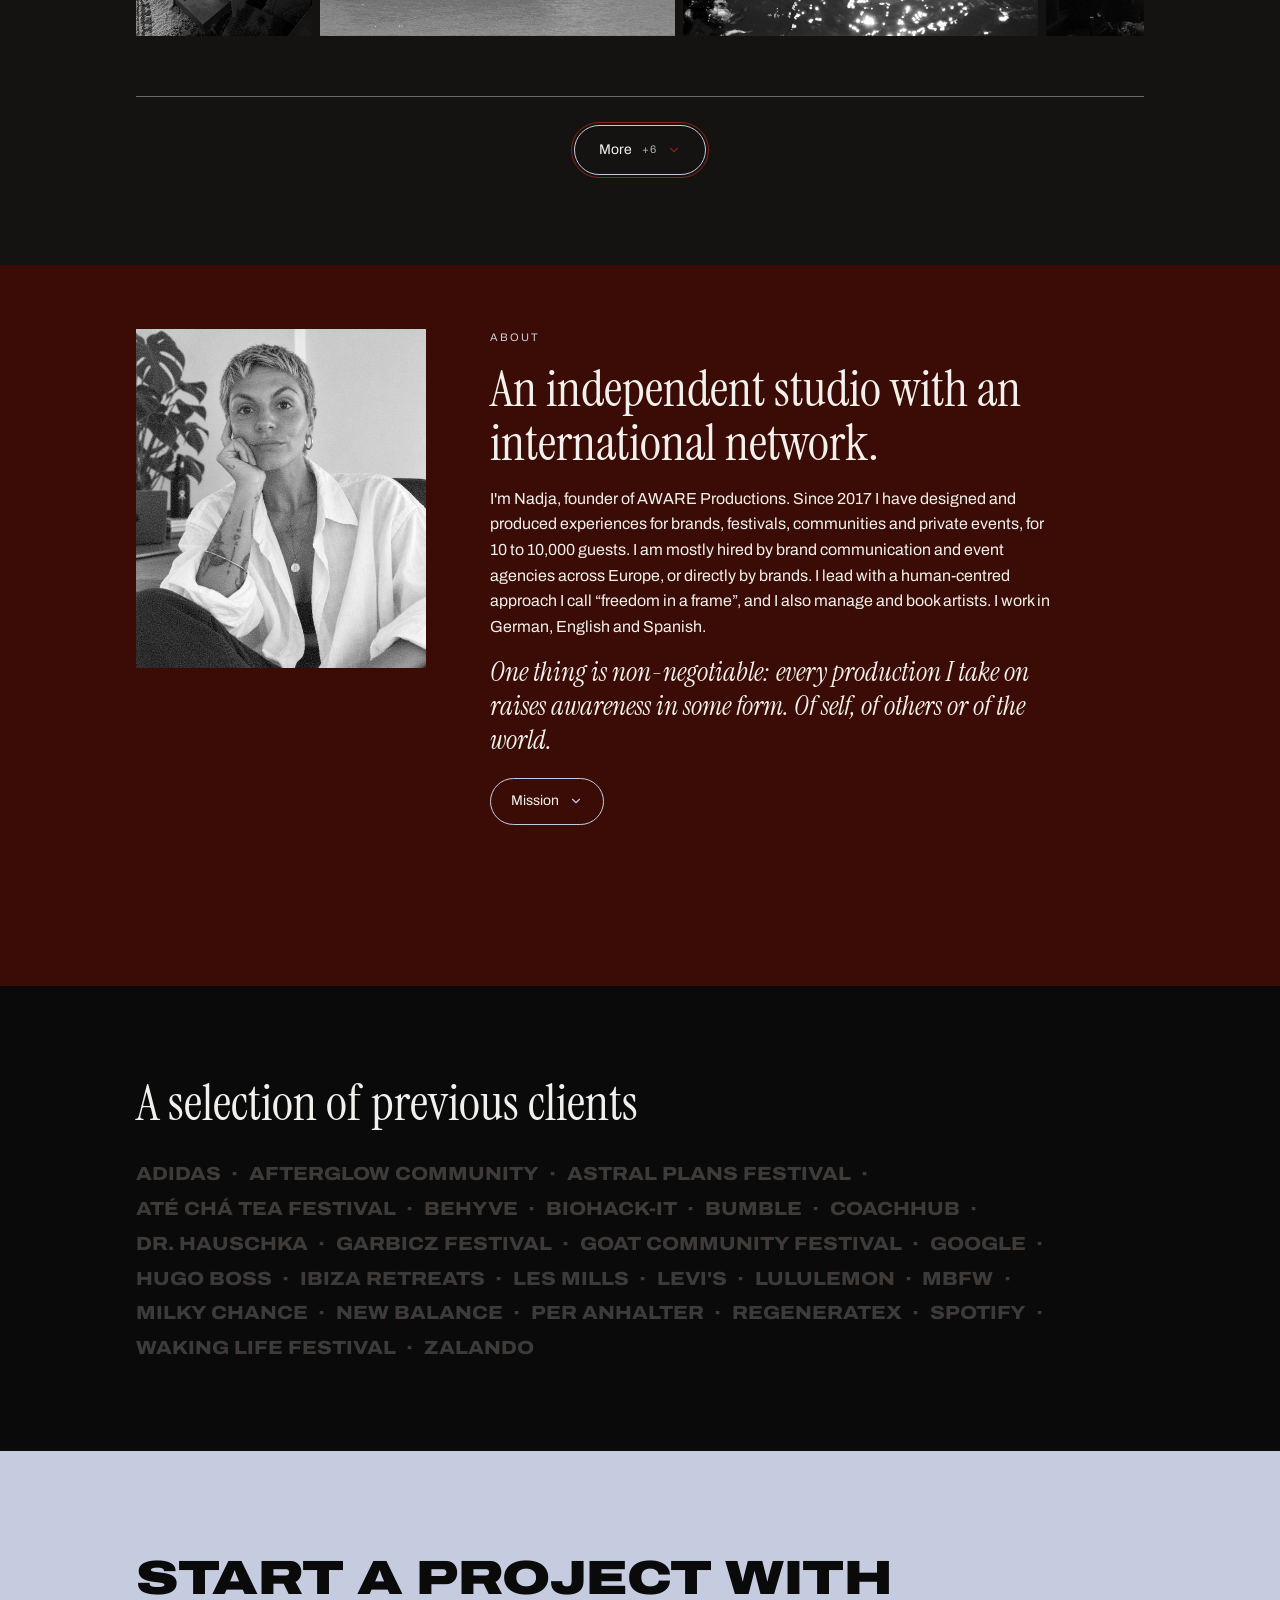
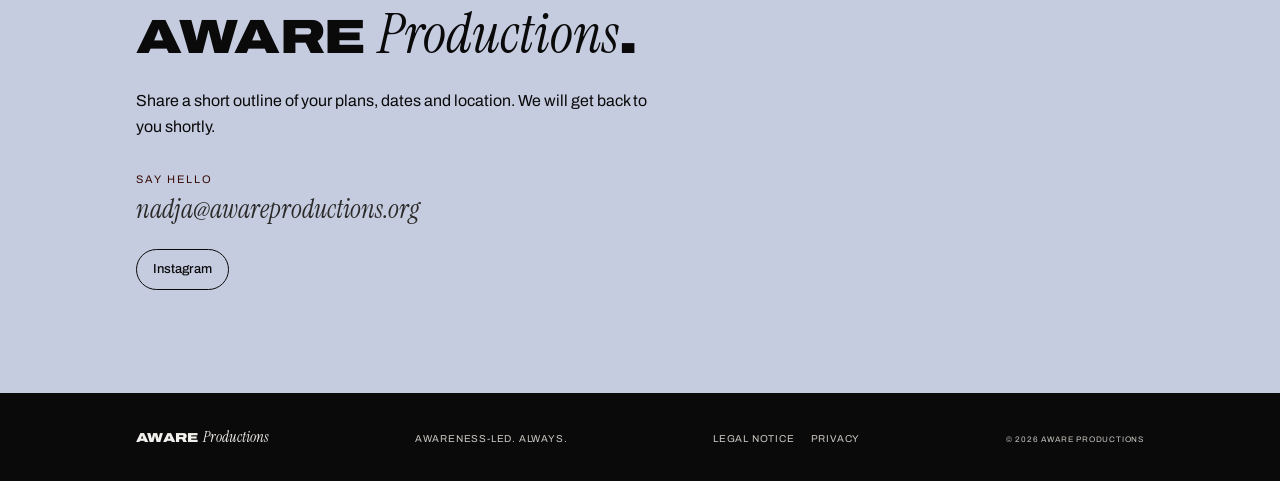
==== commit ff65dec3: "Afterglow: original yacht photo on film and sea photo Co-Authored-By: Claude Opus 5.5 <noreply@anthr" ====
--- a/index.html
+++ b/index.html
@@ -162,7 +162,8 @@
 <div class="p-roles"><p class="small-caps">Role</p><div class="roles"><span>Experience design</span><span>Event management</span><span>Event production</span><span>Host</span></div></div></div>
 <div class="strip">
 <img width="675" height="900" loading="lazy" src="img/afterglow-1.jpg" alt="Low candlelit dinner tables with cushions and rugs on a covered terrace">
-<img width="1600" height="900" loading="lazy" src="img/afterglow-2.jpg" alt="Guests hugging on the deck of a sailing boat off the Ibiza coast">
+<img width="1357" height="900" loading="lazy" src="img/afterglow-2.jpg" alt="Yacht anchored off the Ibiza cliffs, photographed on film">
+<img width="1358" height="900" loading="lazy" src="img/afterglow-4.jpg" alt="Guests floating together on an inflatable in the sparkling sea">
 <img width="678" height="900" loading="lazy" src="img/afterglow-3.jpg" alt="A sign reading Create what you wish existed, in pink light">
 </div>
 </article>
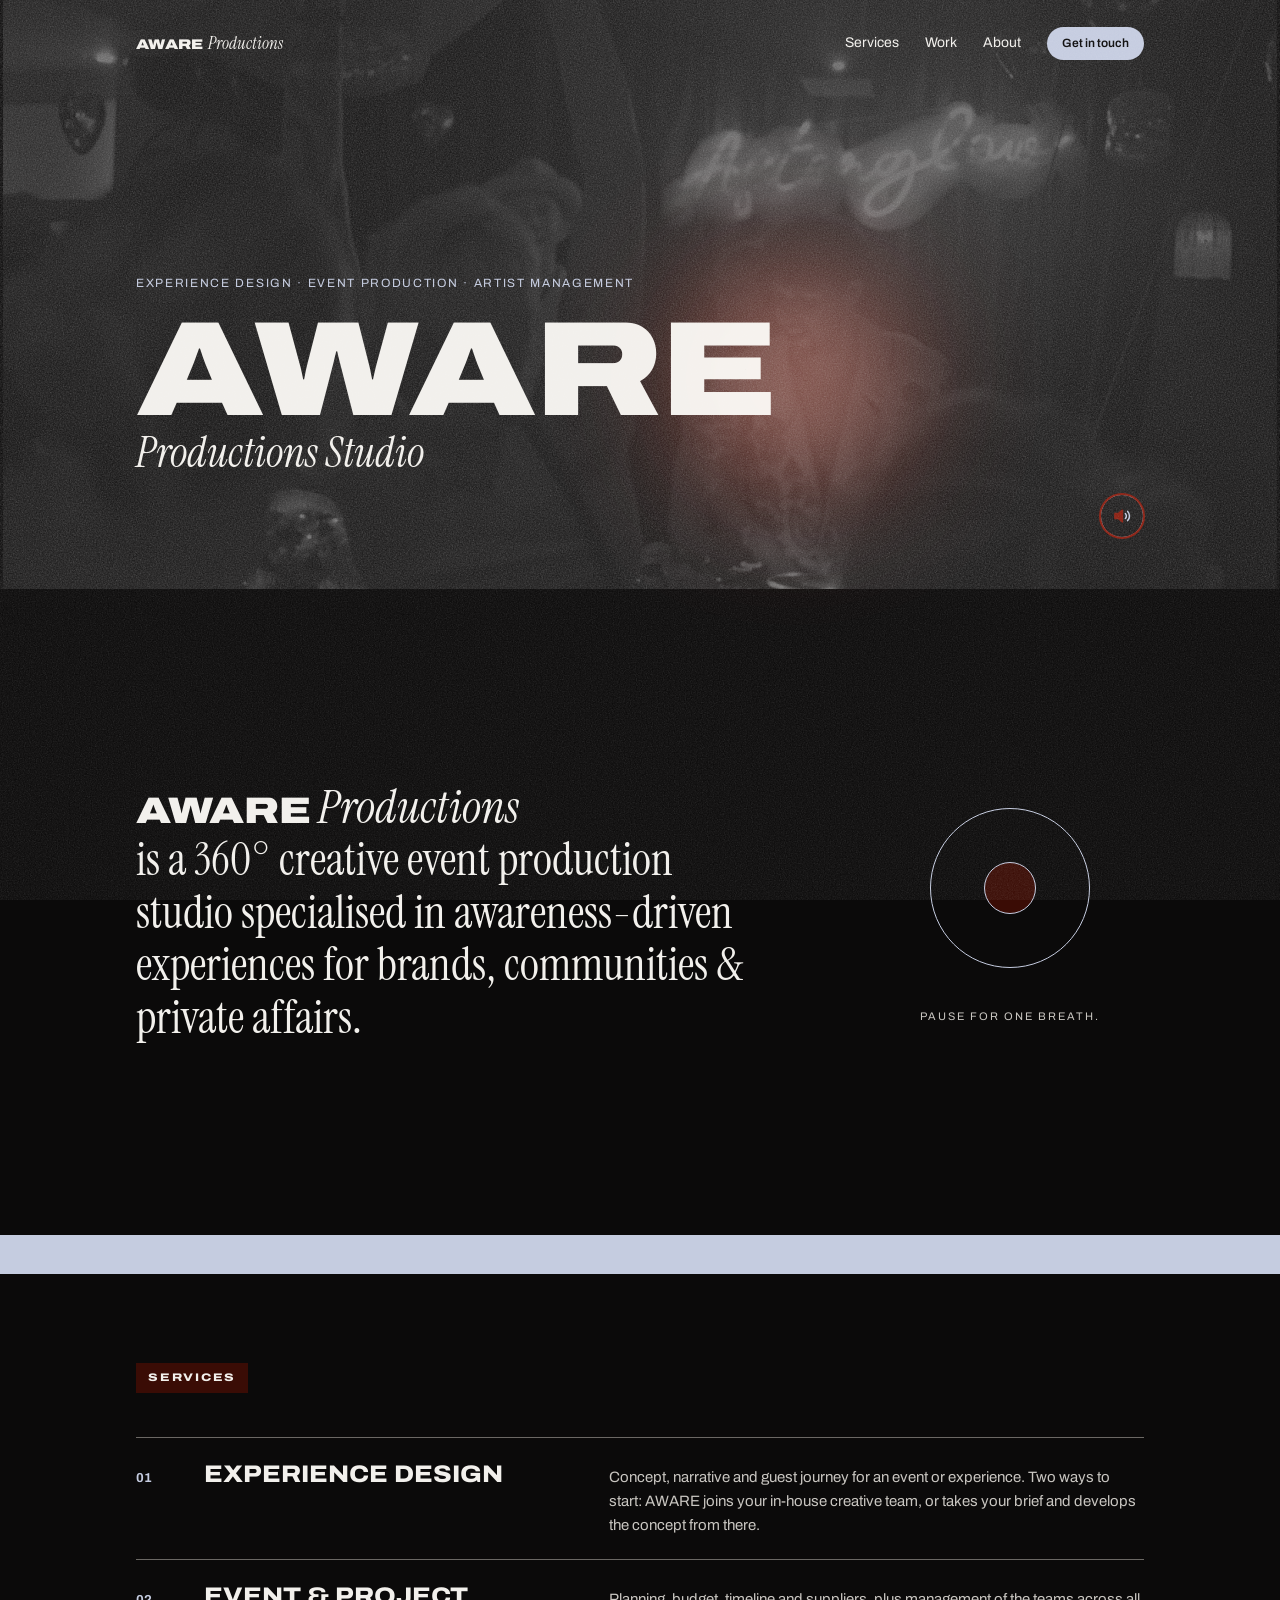
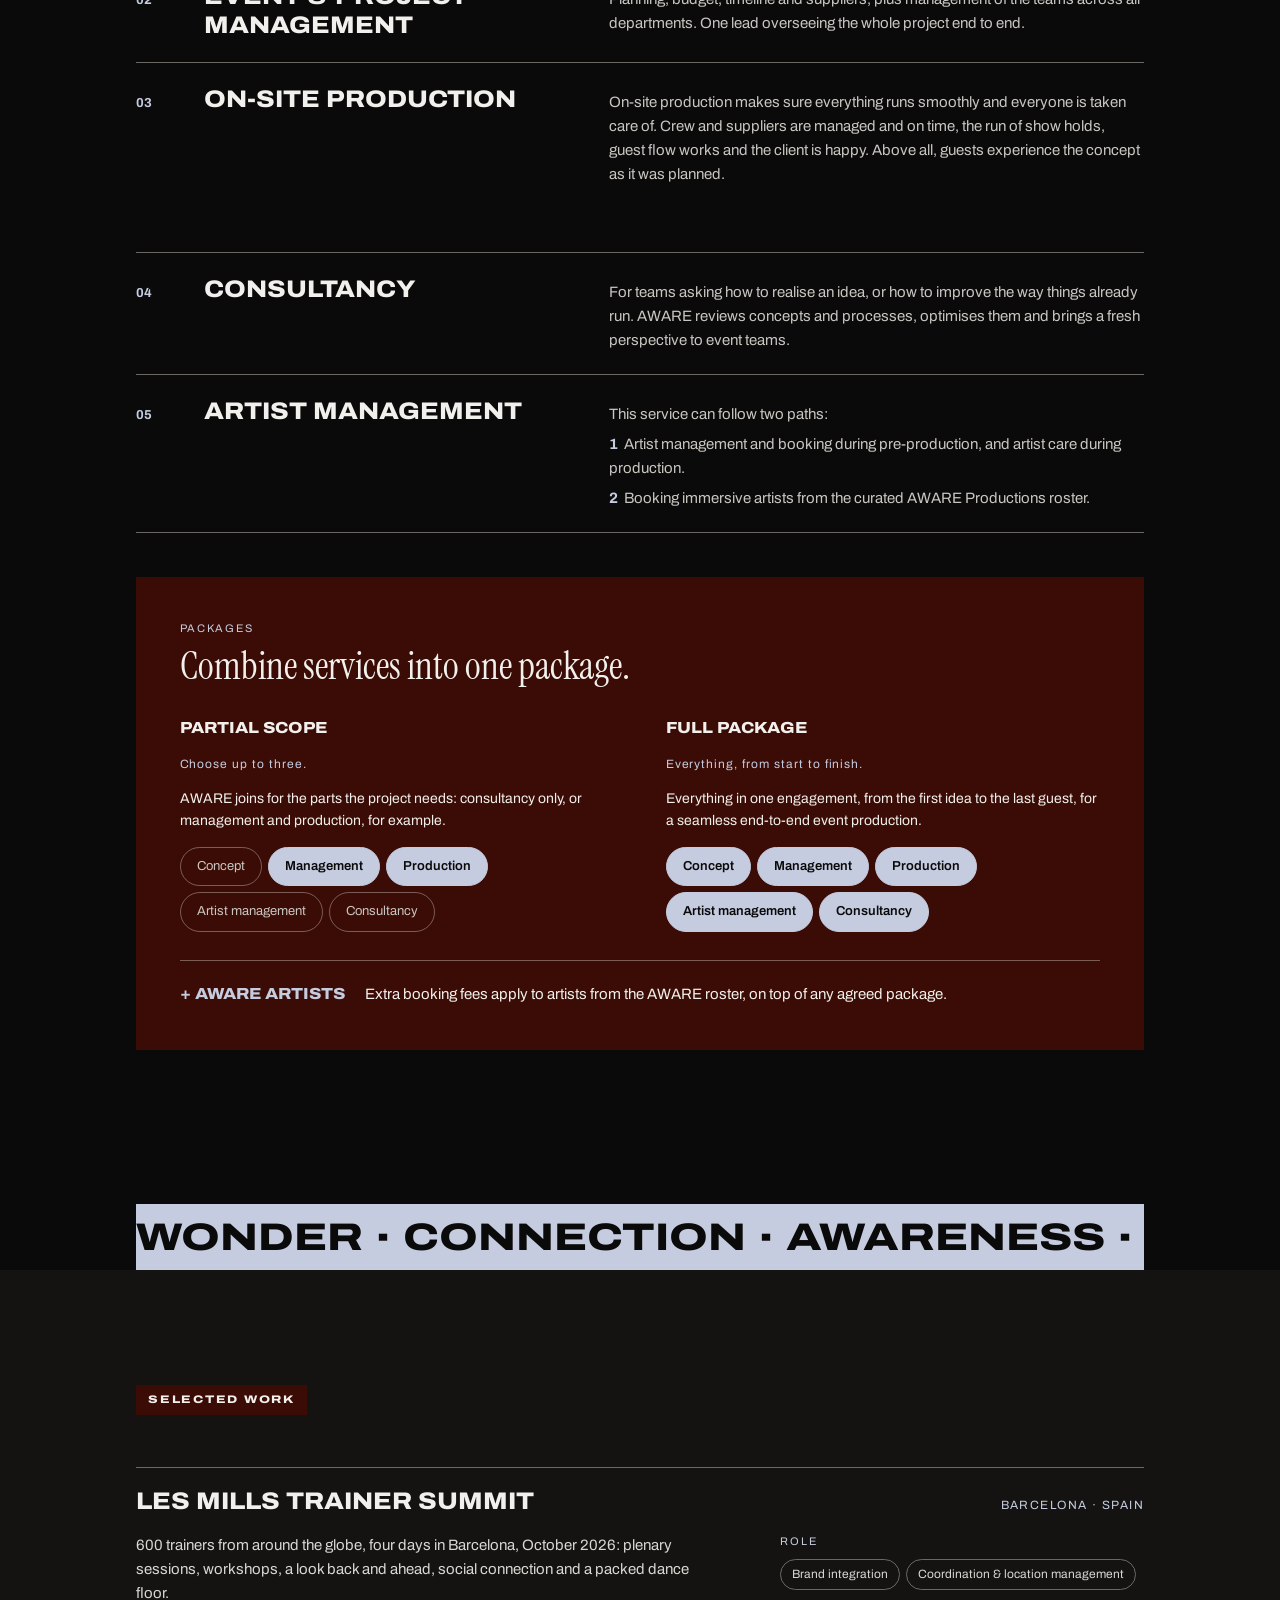
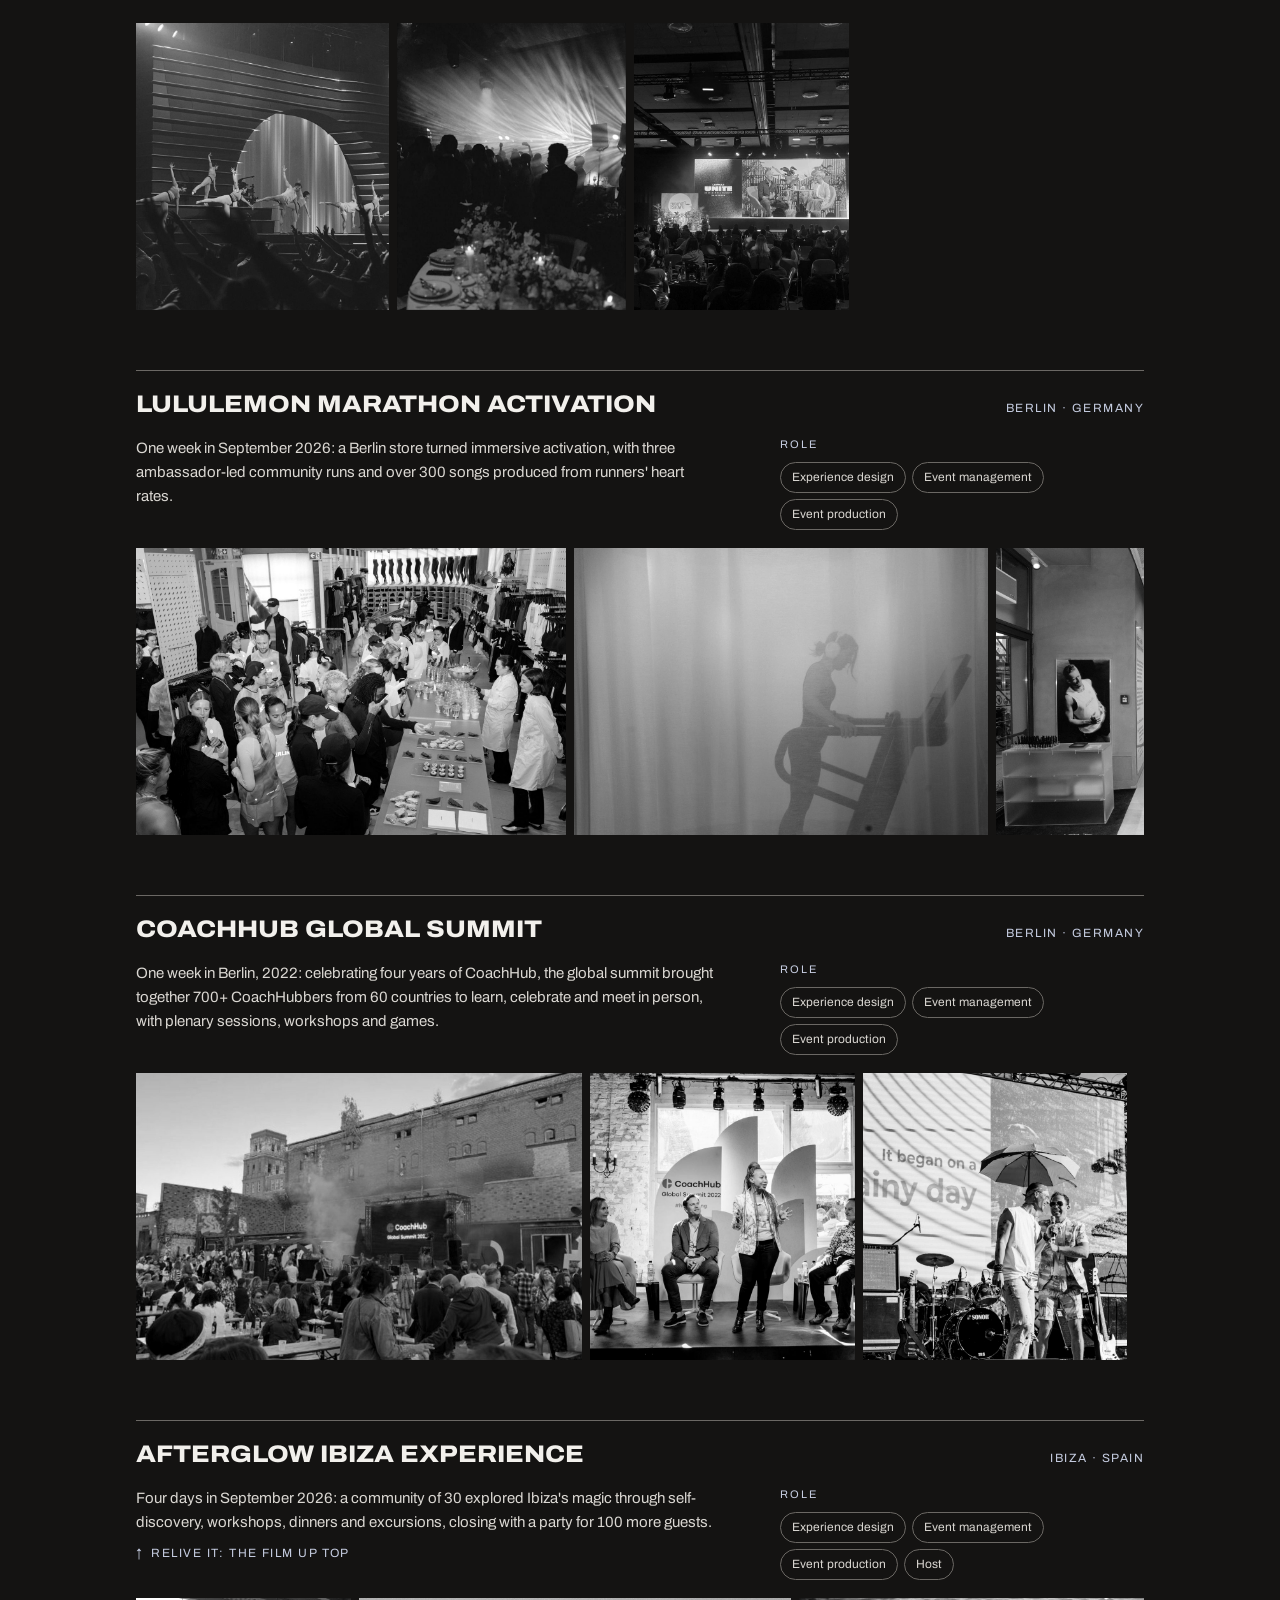
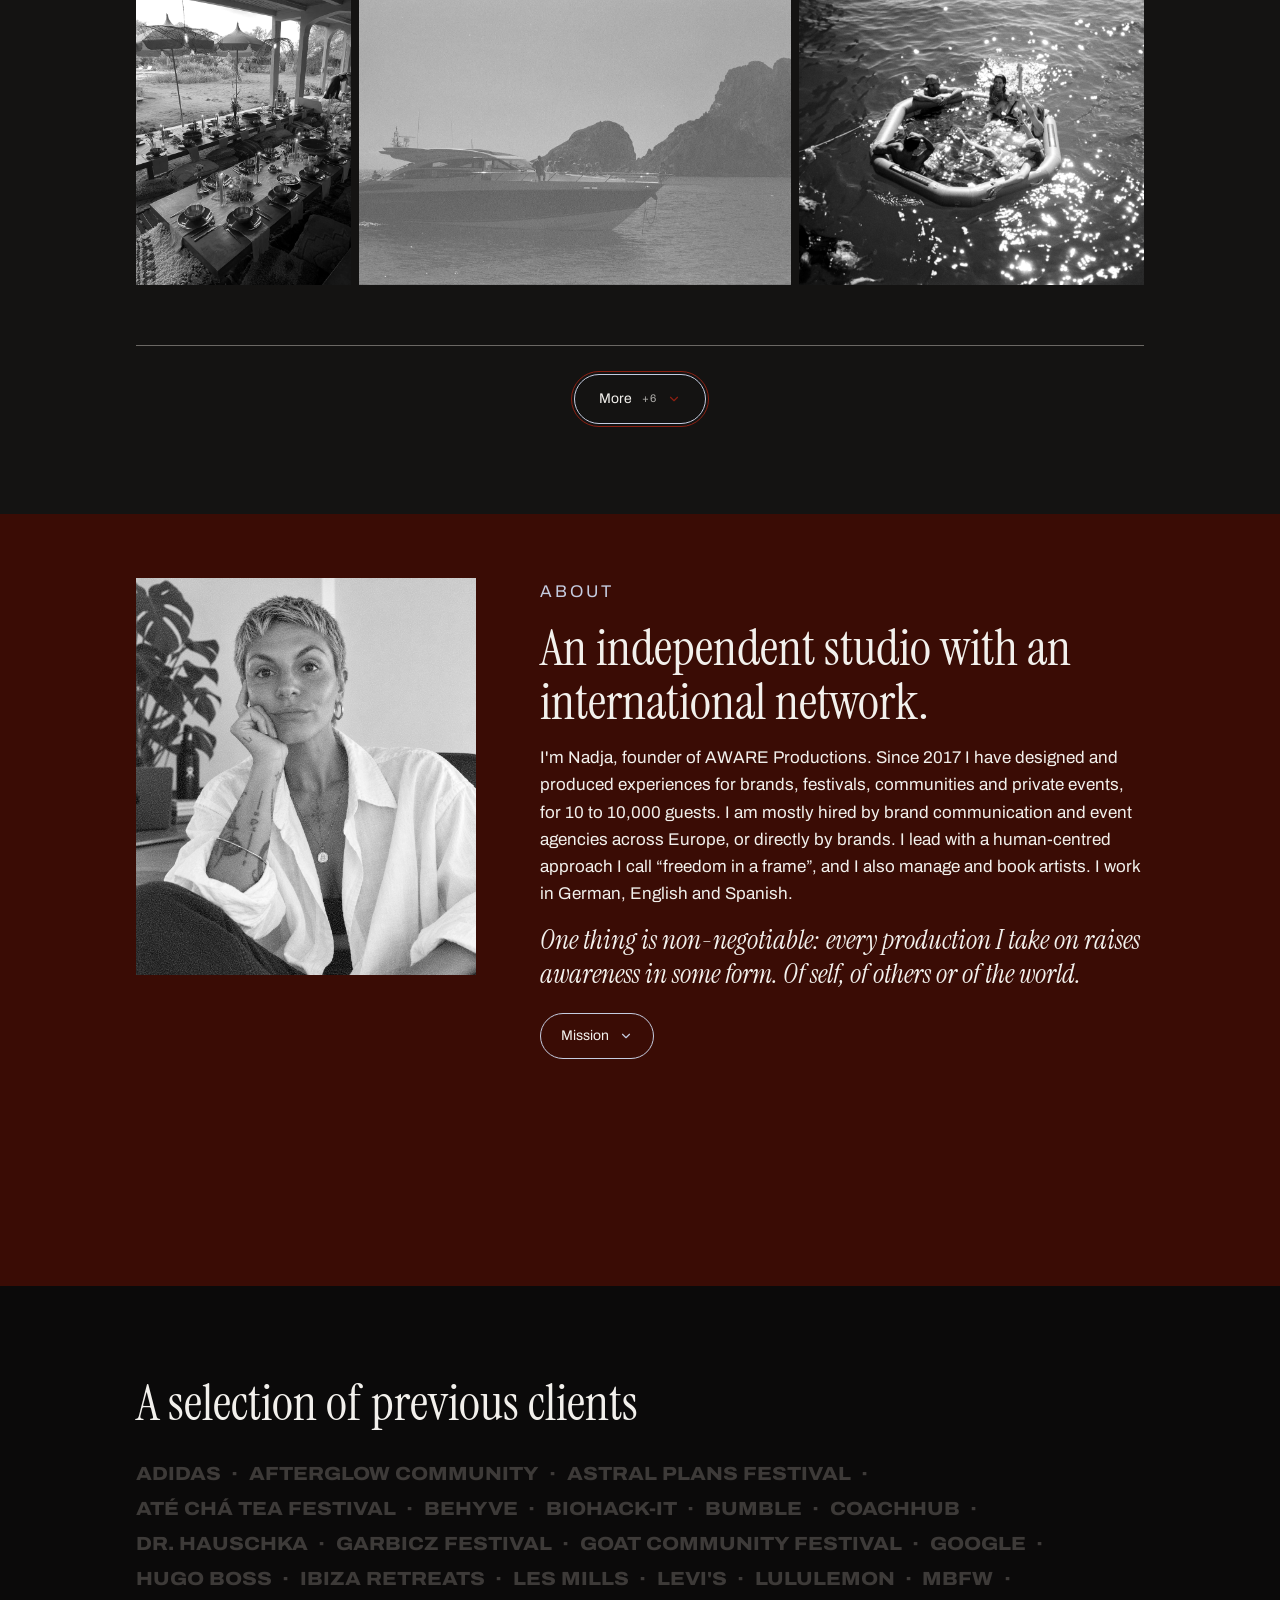
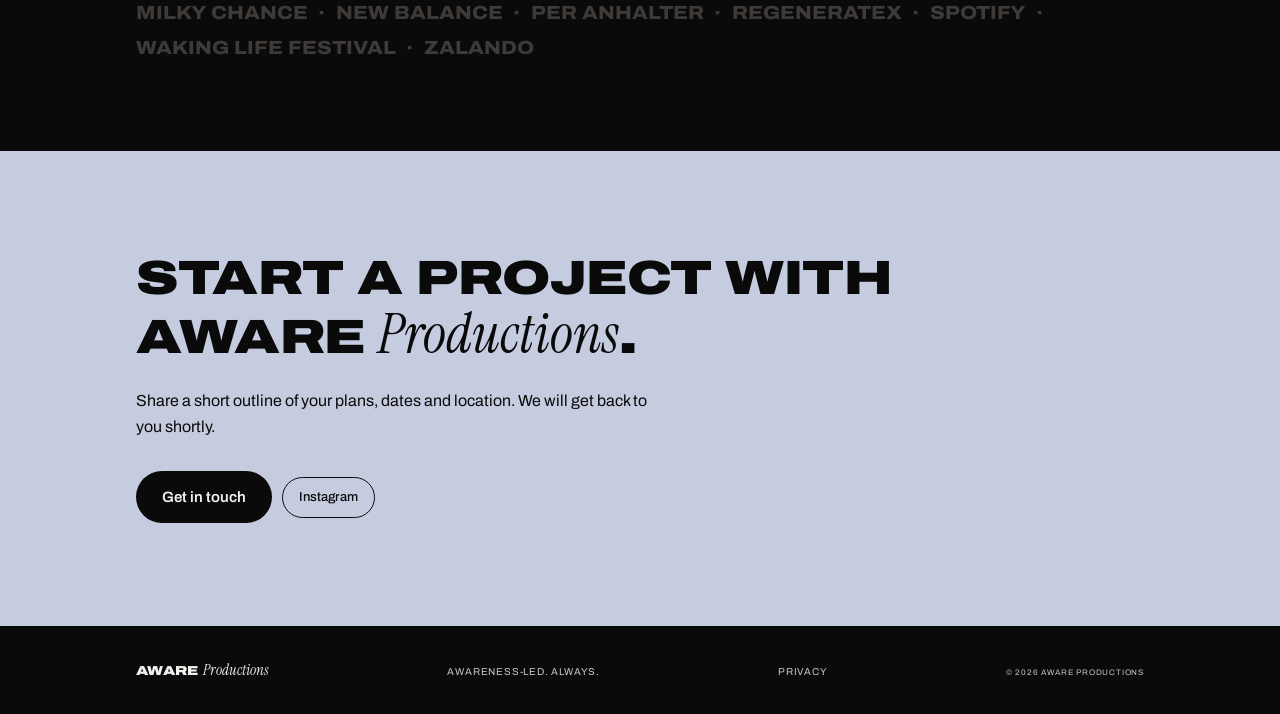
==== commit 0c076334: "Packages after Service 5, banner in content width, larger images and About, Get in touch button, rem" ====
--- a/index.html
+++ b/index.html
@@ -73,6 +73,11 @@
 <div class="svc rv"><span class="num">03</span><h3>On-site Production</h3><div class="txt"><p>On-site production makes sure everything runs smoothly and everyone is taken care of. Crew and suppliers are managed and on time, the run of show holds, guest flow works and the client is happy. Above all, guests experience the concept as it was planned.</p></div></div>
 </div>
 
+<div class="svc-list">
+<div class="svc rv"><span class="num">04</span><h3>Consultancy</h3><div class="txt"><p>For teams asking how to realise an idea, or how to improve the way things already run. AWARE reviews concepts and processes, optimises them and brings a fresh perspective to event teams.</p></div></div>
+<div class="svc rv bottom" style="border-bottom:1px solid var(--grey2)"><span class="num">05</span><h3>Artist Management</h3><div class="txt"><p>This service can follow two paths:</p><p><b>1</b>&nbsp;&nbsp;Artist management and booking during pre-production, and artist care during production.</p><p><b>2</b>&nbsp;&nbsp;Booking immersive artists from the curated AWARE Productions roster.</p></div></div>
+</div>
+
 <div class="packages rv">
 <div style="display:flex;flex-direction:column;gap:8px">
 <p class="small-caps" style="color:var(--blue)">Packages</p>
@@ -110,14 +115,9 @@
 <p>Extra booking fees apply to artists from the AWARE roster, on top of any agreed package.</p>
 </div>
 </div>
-
-<div class="svc-list" style="margin-top:-44px">
-<div class="svc rv"><span class="num">04</span><h3>Consultancy</h3><div class="txt"><p>For teams asking how to realise an idea, or how to improve the way things already run. AWARE reviews concepts and processes, optimises them and brings a fresh perspective to event teams.</p></div></div>
-<div class="svc rv bottom" style="border-bottom:1px solid var(--grey2)"><span class="num">05</span><h3>Artist Management</h3><div class="txt"><p>This service can follow two paths:</p><p><b>1</b>&nbsp;&nbsp;Artist management and booking during pre-production, and artist care during production.</p><p><b>2</b>&nbsp;&nbsp;Booking immersive artists from the curated AWARE Productions roster.</p></div></div>
-</div>
-</section>
-
-<div class="band" aria-hidden="true"><div><span>WONDER · CONNECTION · AWARENESS · PRESENCE ·</span><span>WONDER · CONNECTION · AWARENESS · PRESENCE ·</span></div></div>
+</section>
+
+<div class="wrap"><div class="band" aria-hidden="true"><div><span>WONDER · CONNECTION · AWARENESS · PRESENCE ·</span><span>WONDER · CONNECTION · AWARENESS · PRESENCE ·</span></div></div></div>
 
 <section id="work" class="work">
 <div class="wrap">
@@ -294,11 +294,10 @@
 <div class="wrap rv">
 <h2>Start a project with<br>AWARE <em>Productions</em>.</h2>
 <p class="lead">Share a short outline of your plans, dates and location. We will get back to you shortly.</p>
-<div class="hello">
-<p class="small-caps">Say hello</p>
-<a class="mail" href="mailto:nadja@awareproductions.org">nadja@awareproductions.org</a>
-</div>
+<div class="contact-btns">
+<a class="btn-solid" href="mailto:nadja@awareproductions.org">Get in touch</a>
 <a class="btn-line" href="https://www.instagram.com/awareproductions.studio/" target="_blank" rel="noopener">Instagram</a>
+</div>
 </div>
 </section>
 
@@ -308,7 +307,7 @@
 <div class="wrap">
 <span class="wordmark"><span class="a">AWARE</span><em>Productions</em></span>
 <span>Awareness-led. Always.</span>
-<span class="legal"><a href="impressum.html">Legal notice</a><a href="privacy.html">Privacy</a></span>
+<span class="legal"><a href="privacy.html">Privacy</a></span>
 <span class="copy">© 2026 AWARE Productions</span>
 </div>
 </footer>
--- a/css/style.css
+++ b/css/style.css
@@ -126,6 +126,7 @@
 
 /* Word band */
 .band{background:var(--blue);color:var(--black);overflow:hidden;padding:14px 0}
+.wrap>.band{margin:0}
 .band div{display:flex;width:max-content;font-stretch:125%;font-weight:800;font-size:clamp(20px,3vw,40px);line-height:1;white-space:nowrap;animation:slide 15s linear infinite}
 .band span{padding-right:.5em}
 
@@ -143,7 +144,7 @@
 .roles{display:flex;flex-wrap:wrap;gap:6px}
 .roles span{font-size:12px;padding:5px 11px;border-radius:999px;border:1px solid var(--grey2);color:var(--soft)}
 .relive{display:inline-flex;align-items:center;gap:8px;margin-top:10px;font-size:12px;letter-spacing:.12em;text-transform:uppercase;color:var(--blue)}
-.strip{display:flex;gap:8px;overflow-x:auto;height:clamp(190px,19vw,280px);padding-bottom:8px;scrollbar-width:thin;scrollbar-color:var(--grey2) transparent}
+.strip{display:flex;gap:8px;overflow-x:auto;height:clamp(220px,23vw,340px);padding-bottom:8px;scrollbar-width:thin;scrollbar-color:var(--grey2) transparent}
 .strip img{height:100%;width:auto;object-fit:cover;flex:none;filter:grayscale(1) contrast(1.04);transition:filter .7s ease}
 .strip img:hover{filter:none}
 @media (hover:none){.strip img{filter:none}}
@@ -162,7 +163,7 @@
 
 /* About */
 .about{background:var(--brown)}
-.about-grid{display:grid;grid-template-columns:minmax(0,290px) minmax(0,1fr);grid-template-areas:"p1 txt" "p2 txt";gap:14px clamp(28px,5vw,72px);align-items:start;padding-top:clamp(40px,5vw,72px);padding-bottom:clamp(40px,5vw,72px)}
+.about-grid{display:grid;grid-template-columns:minmax(0,340px) minmax(0,1fr);grid-template-areas:"p1 txt" "p2 txt";gap:14px clamp(28px,5vw,72px);align-items:start;padding-top:clamp(40px,5vw,72px);padding-bottom:clamp(40px,5vw,72px)}
 .about-grid .a1{grid-area:p1}.about-grid .a2{grid-area:p2}.about-grid .at{grid-area:txt}
 .about-grid .a2[hidden]{display:none}
 .photo{position:relative;overflow:hidden}
@@ -171,11 +172,11 @@
 .at{min-width:0;display:flex;flex-direction:column;gap:16px}
 .at .small-caps{color:var(--blue)}
 .at h2{font-family:var(--serif);font-weight:400;font-size:clamp(32px,4vw,56px);line-height:1.05}
-.at p{max-width:560px}
+.at p{max-width:600px;font-size:17px}
 .at .quote{font-family:var(--serif);font-style:italic;font-size:clamp(21px,2.1vw,28px);line-height:1.25}
 .mission-box{display:flex;flex-direction:column;gap:18px;padding-top:6px}
 .mission-box .toggle{align-self:flex-start}
-.mission-text{display:flex;flex-direction:column;gap:14px;max-width:560px;font-size:15px;color:#E4DCD8}
+.mission-text{display:flex;flex-direction:column;gap:14px;max-width:600px;font-size:16px;color:#E4DCD8}
 .mission-text[hidden]{display:none}
 .mission-text strong{color:var(--blue);font-weight:600}
 @media (max-width:760px){.about-grid{grid-template-columns:minmax(0,1fr);grid-template-areas:"p1" "txt" "p2";row-gap:36px}}
@@ -200,6 +201,8 @@
 .hello .small-caps{color:var(--brown)}
 .mail{align-self:flex-start;font-family:var(--serif);font-style:italic;font-size:clamp(18px,2vw,26px);line-height:1.2;color:#2B2A28;overflow-wrap:anywhere;background-image:linear-gradient(var(--red),var(--red));background-size:0% 2px;background-repeat:no-repeat;background-position:0 100%;transition:background-size .6s cubic-bezier(.2,.7,.2,1)}
 .mail:hover{opacity:1;background-size:100% 2px}
+.contact-btns{display:flex;flex-wrap:wrap;gap:10px;align-items:center;padding-top:8px}
+.btn-solid{padding:14px 26px;border-radius:999px;background:var(--black);color:var(--off);font-size:15px;font-weight:600}
 .btn-line{padding:9px 16px;border-radius:999px;border:1px solid var(--black);font-size:13px;font-weight:500}
 
 /* Footer */
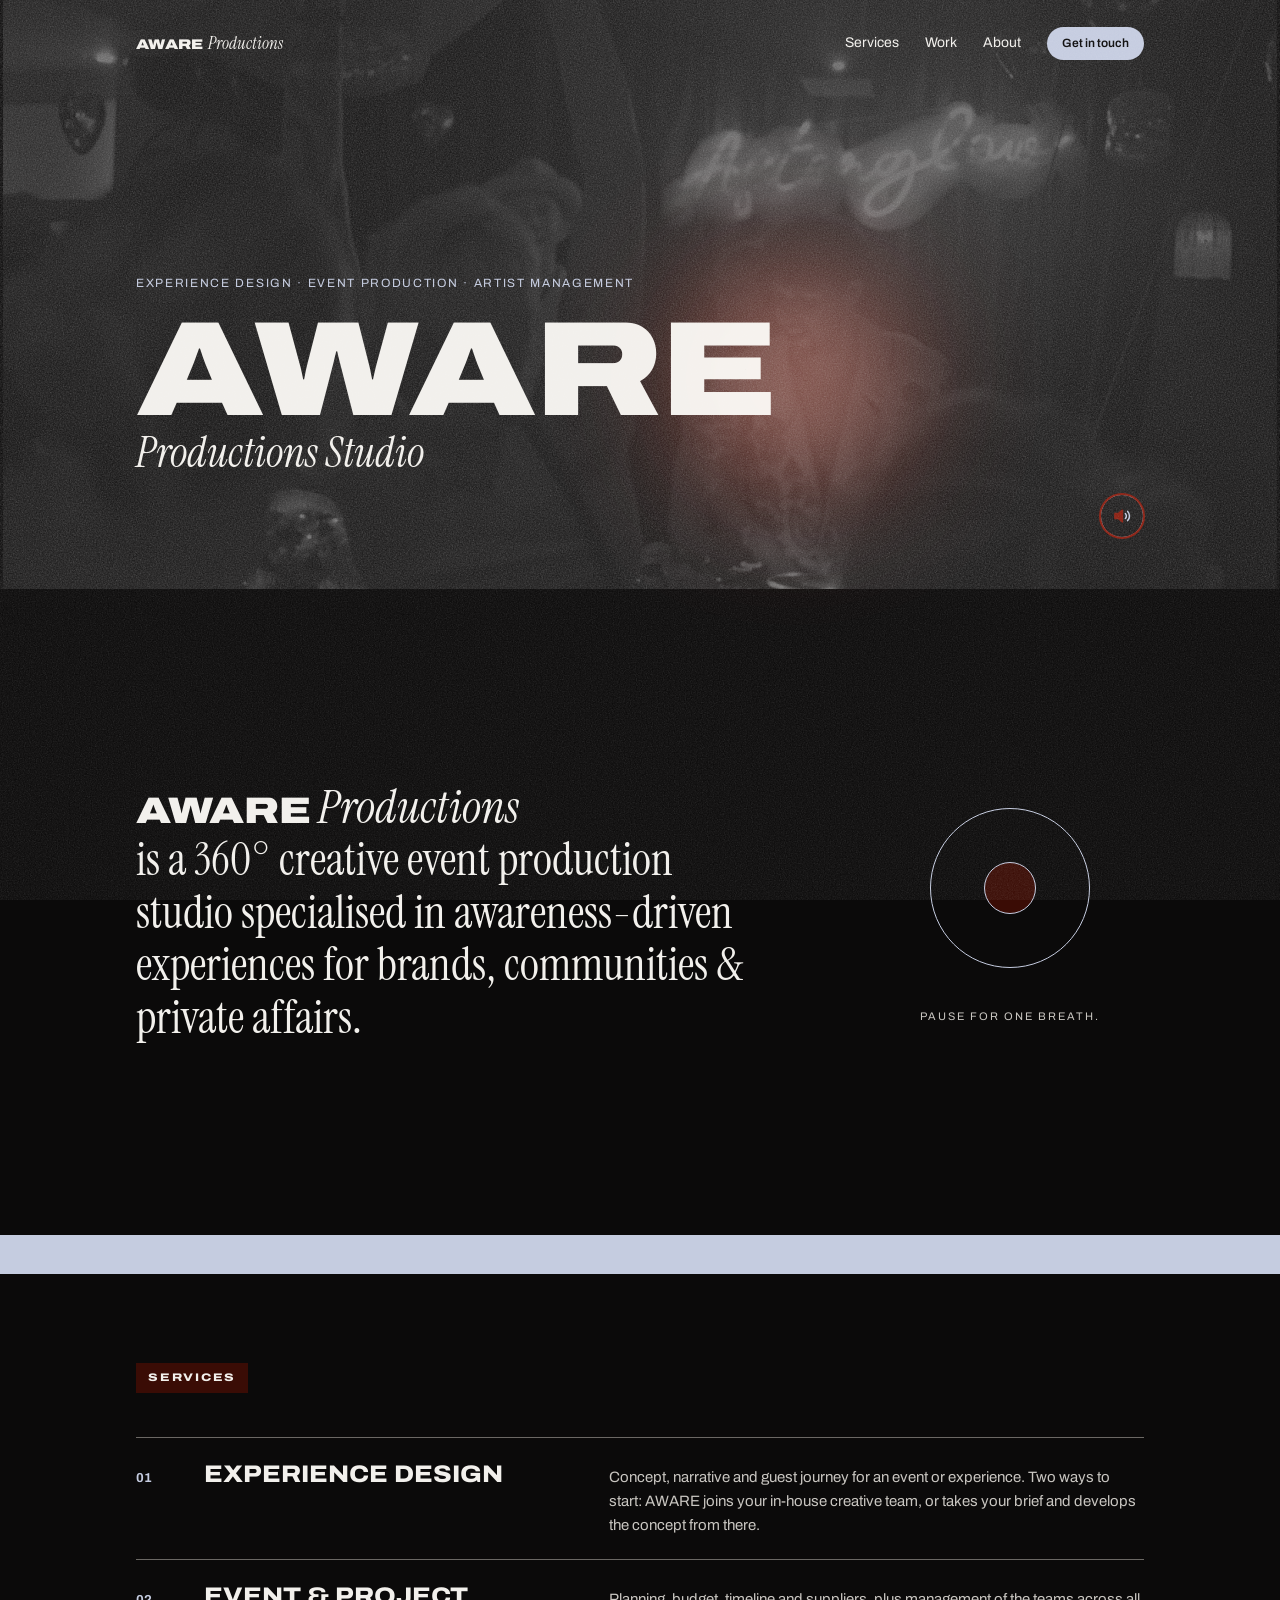
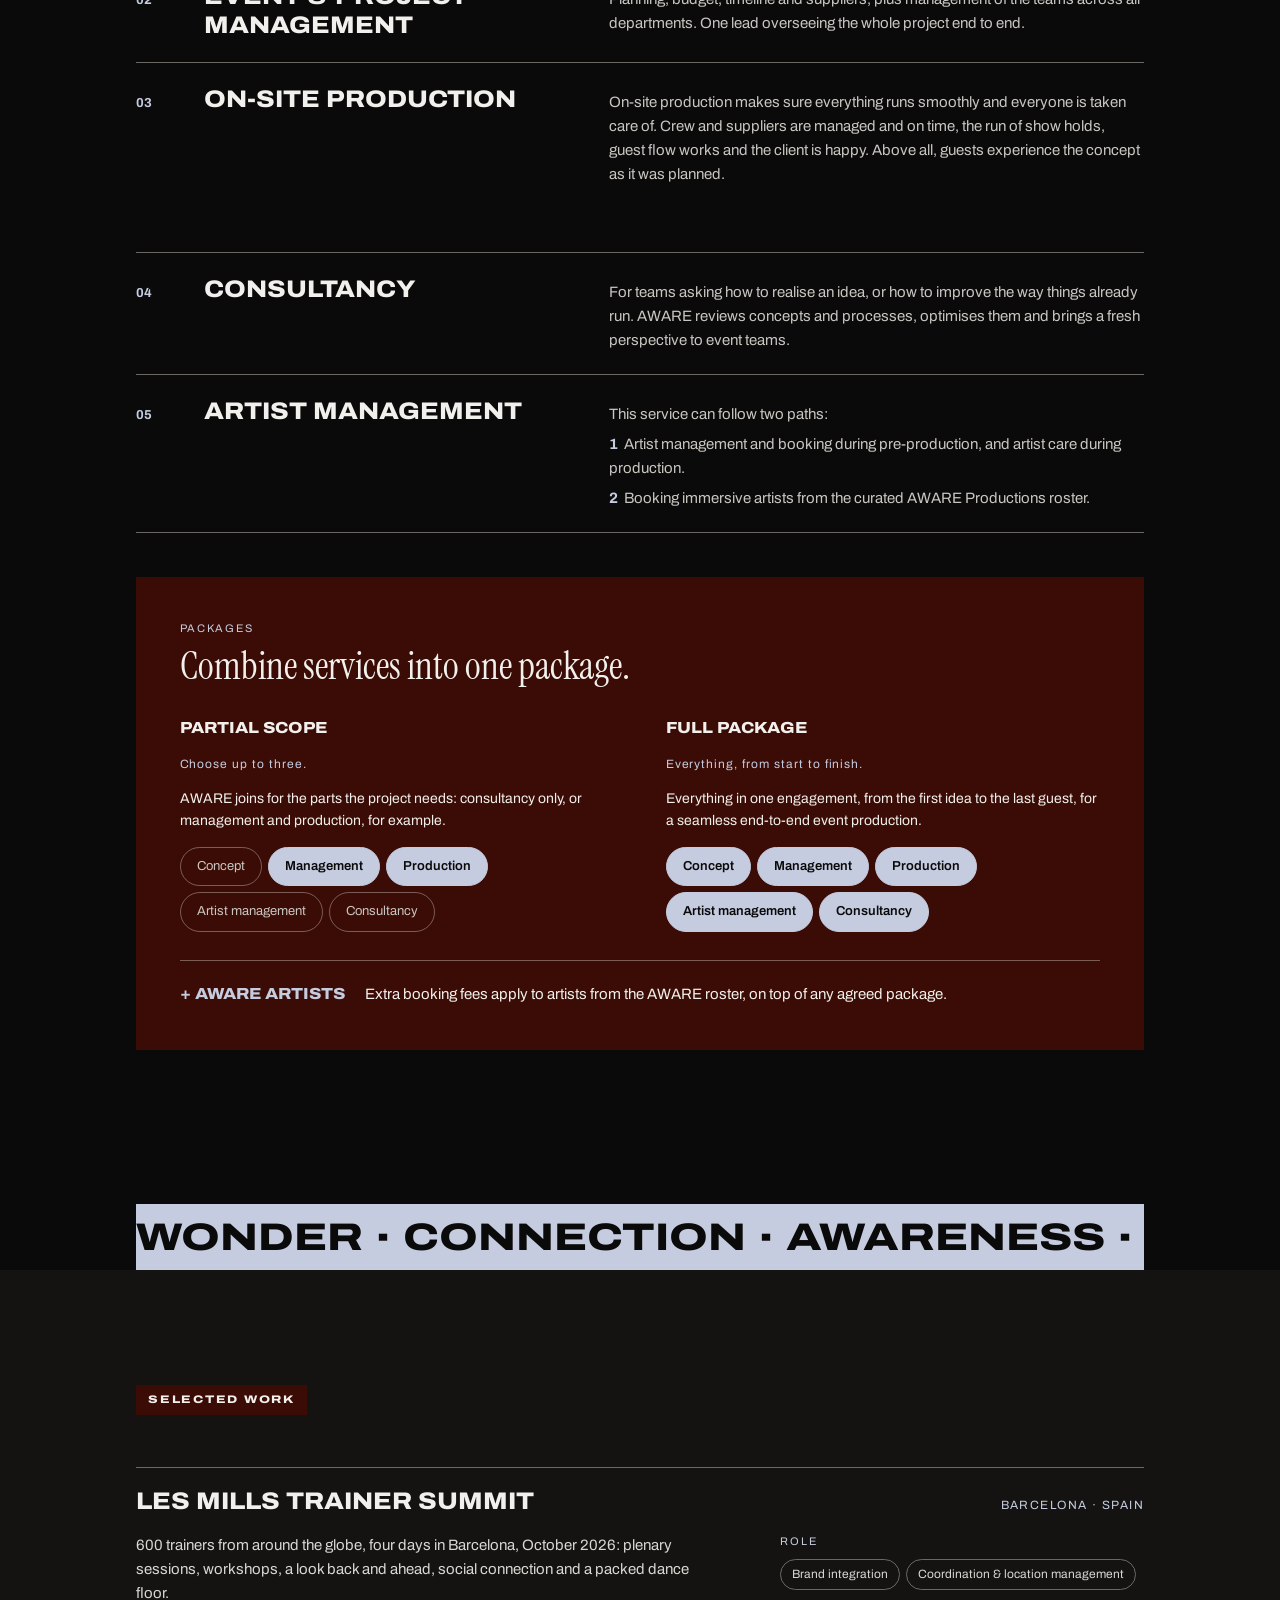
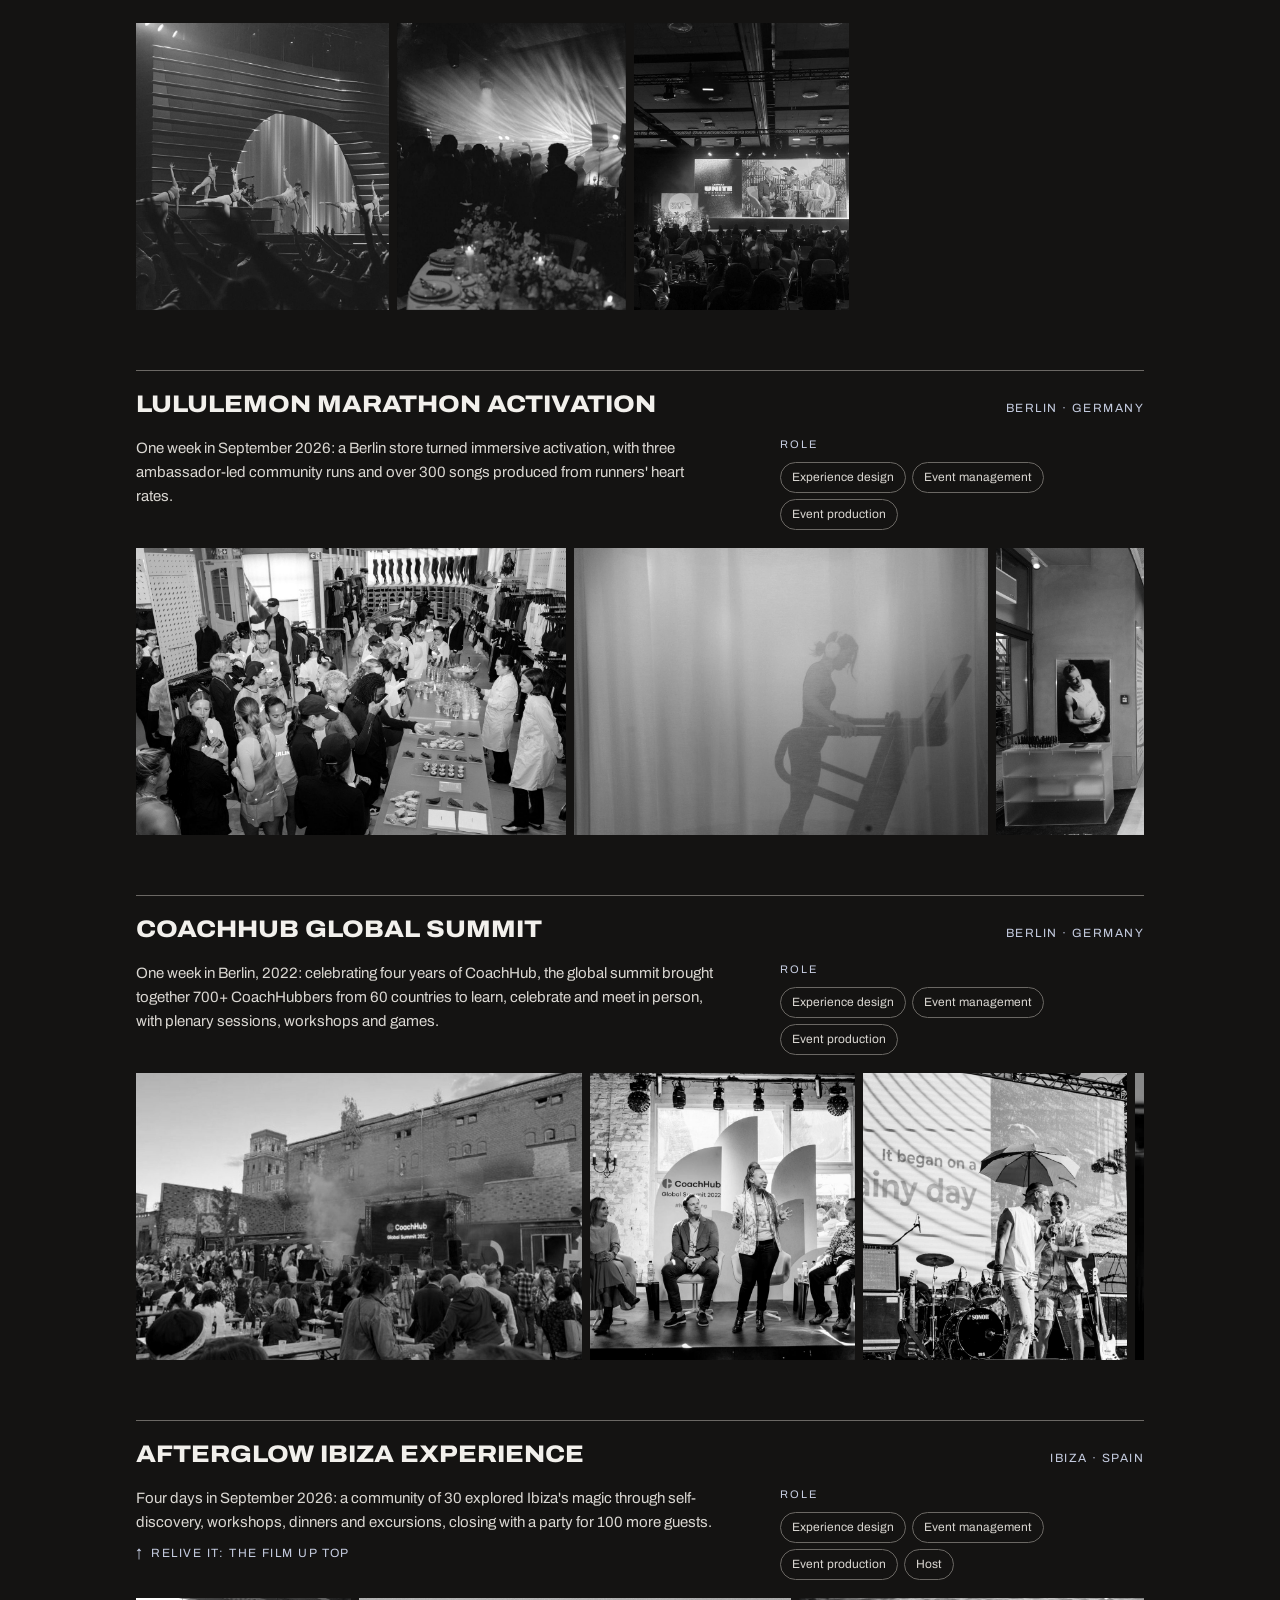
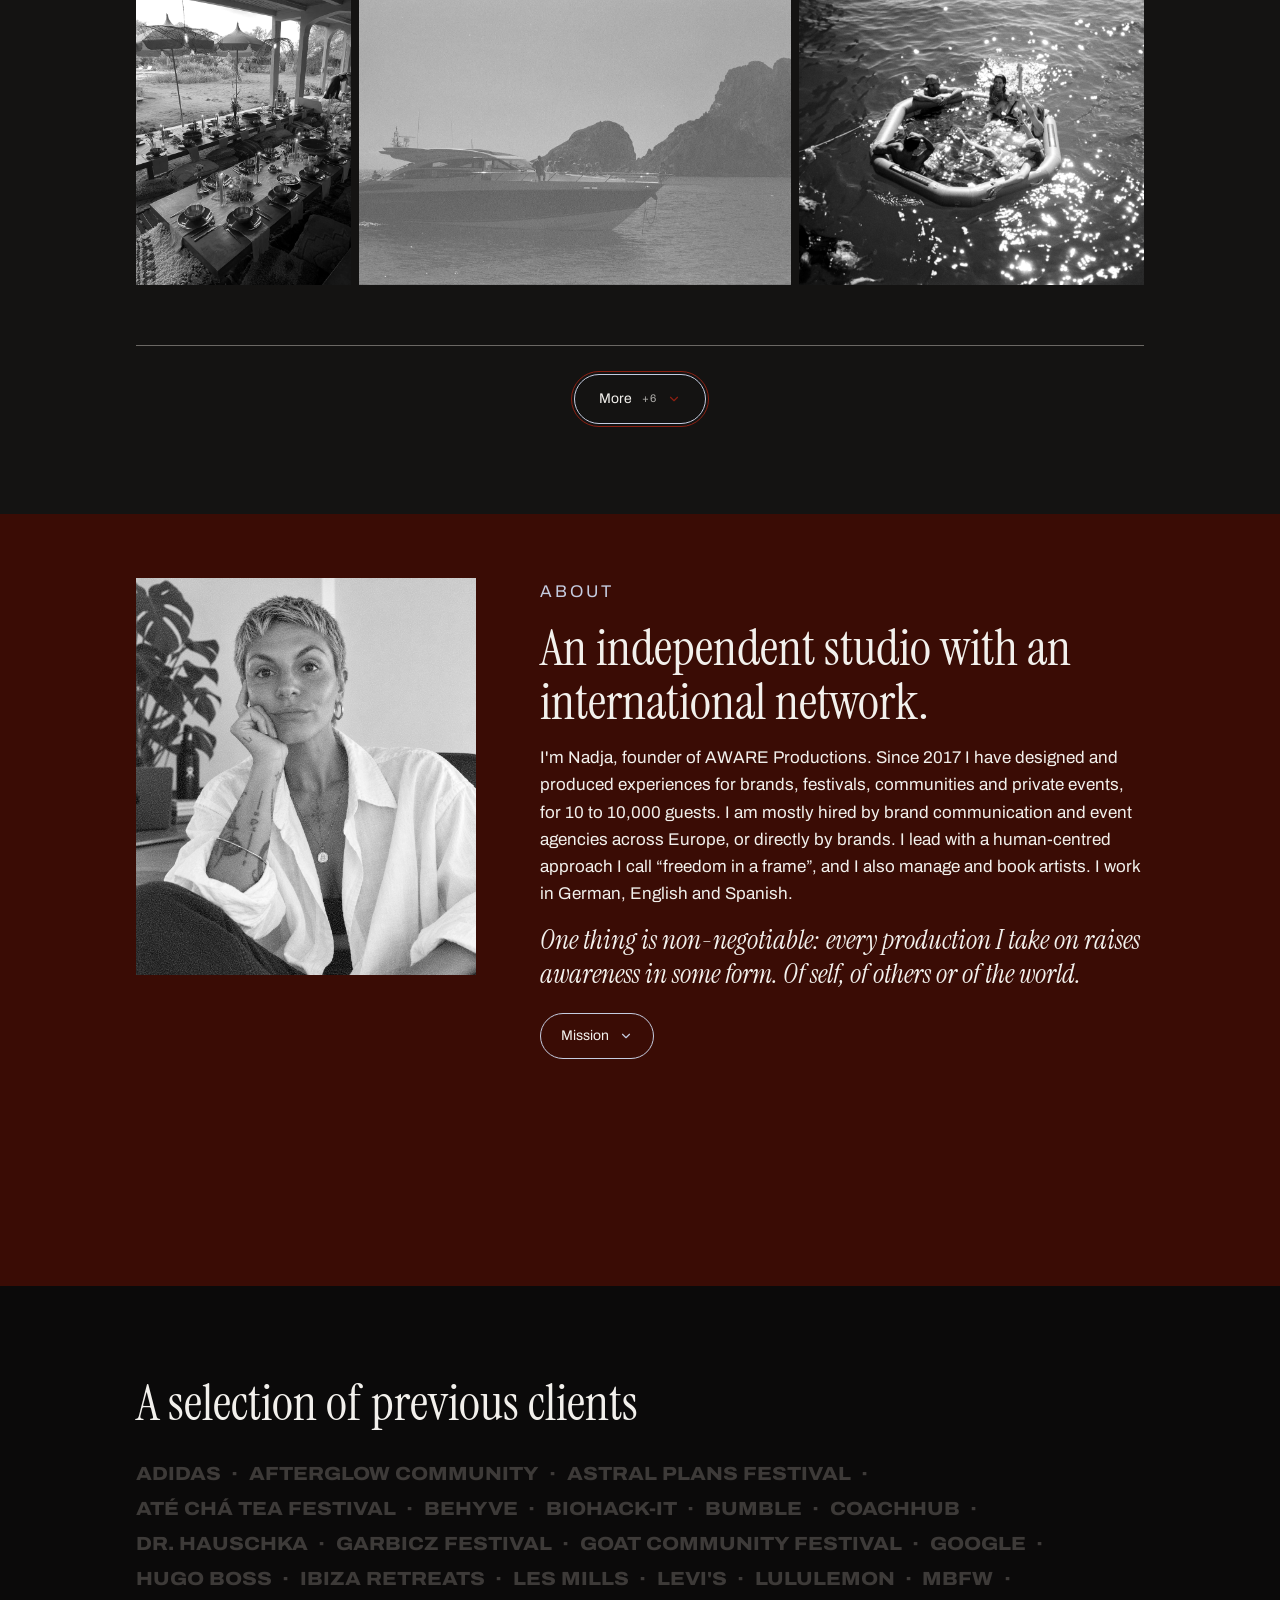
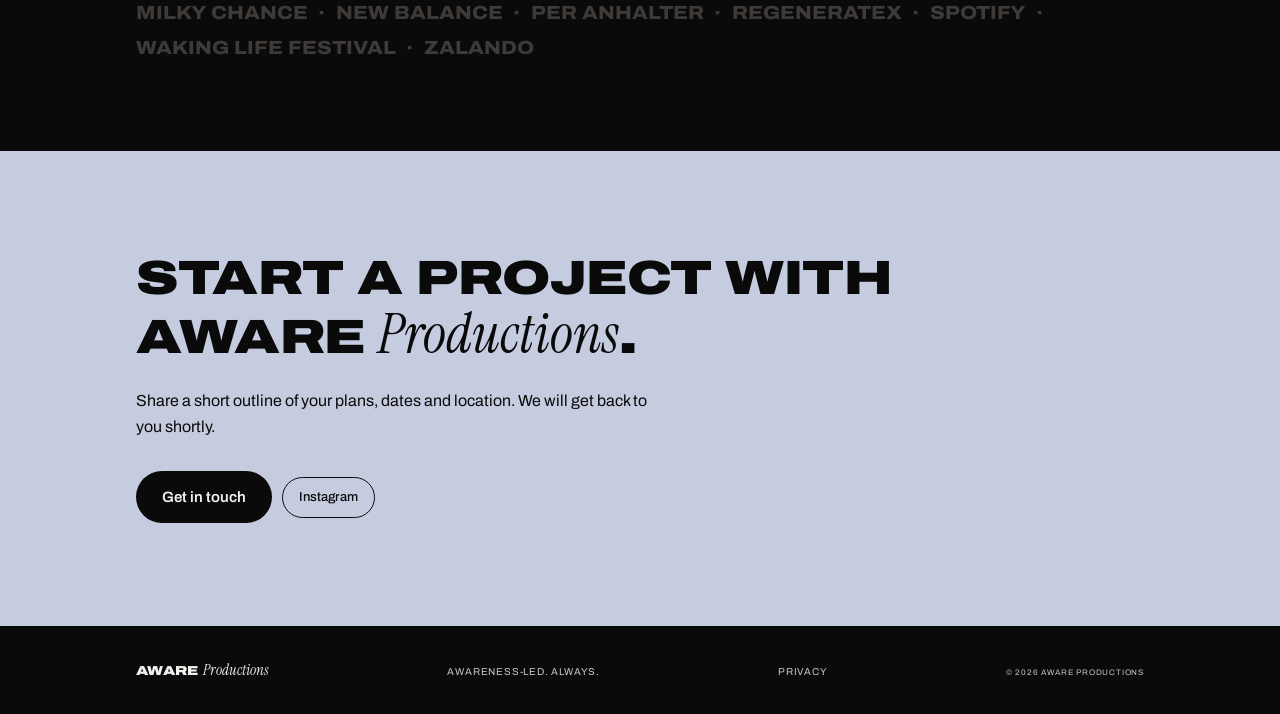
==== commit ff49d116: "Add CoachHub aftermovie and fifth HeartMasters photo Co-Authored-By: Claude Opus 5.5 <noreply@anthro" ====
--- a/index.html
+++ b/index.html
@@ -153,6 +153,7 @@
 <img width="1250" height="802" loading="lazy" src="img/coachhub-1.jpg" alt="Crowd in a courtyard at sunset in front of the CoachHub Global Summit stage and a red brick building">
 <img width="832" height="900" loading="lazy" src="img/coachhub-2.jpg" alt="Panel talk on stage at the CoachHub Global Summit 2022">
 <img width="828" height="900" loading="lazy" src="img/coachhub-3.jpg" alt="Two hosts on the summit stage under a rainbow umbrella">
+<video class="strip-film" width="1600" height="900" controls playsinline preload="none" poster="img/coachhub-film.jpg" aria-label="CoachHub Global Summit aftermovie"><source src="video/coachhub.mp4" type="video/mp4"></video>
 </div>
 </article>
 
@@ -240,6 +241,7 @@
 <img width="1600" height="900" loading="lazy" src="img/heartmasters-2.jpg" alt="Women in a circle under a tent with raised hands, eyes closed">
 <img width="1600" height="900" loading="lazy" src="img/heartmasters-3.jpg" alt="Musician playing guitar at night while guests dance behind him">
 <img width="1600" height="900" loading="lazy" src="img/heartmasters-4.jpg" alt="Three women on stage in front of a floral screen, one singing at a harmonium with her arm raised">
+<img width="1600" height="900" loading="lazy" src="img/heartmasters-5.jpg" alt="Shared breakfast on a wooden table: shakshuka in a pan, a flower-topped bowl and glasses of juice">
 </div>
 </article>
 
--- a/css/style.css
+++ b/css/style.css
@@ -147,7 +147,9 @@
 .strip{display:flex;gap:8px;overflow-x:auto;height:clamp(220px,23vw,340px);padding-bottom:8px;scrollbar-width:thin;scrollbar-color:var(--grey2) transparent}
 .strip img{height:100%;width:auto;object-fit:cover;flex:none;filter:grayscale(1) contrast(1.04);transition:filter .7s ease}
 .strip img:hover{filter:none}
-@media (hover:none){.strip img{filter:none}}
+.strip-film{height:100%;width:auto;aspect-ratio:16/9;flex:none;background:#000;filter:grayscale(1) contrast(1.04);transition:filter .7s ease}
+.strip-film:hover,.strip-film.on{filter:none}
+@media (hover:none){.strip img,.strip-film{filter:none}}
 .more-wrap{display:flex;justify-content:center;border-top:1px solid var(--grey2);padding-top:28px}
 .toggle{cursor:pointer;display:inline-flex;align-items:center;gap:10px;padding:11px 20px;border-radius:999px;background:transparent;border:1px solid var(--blue);font-size:14px}
 .chev{transition:transform .4s ease}
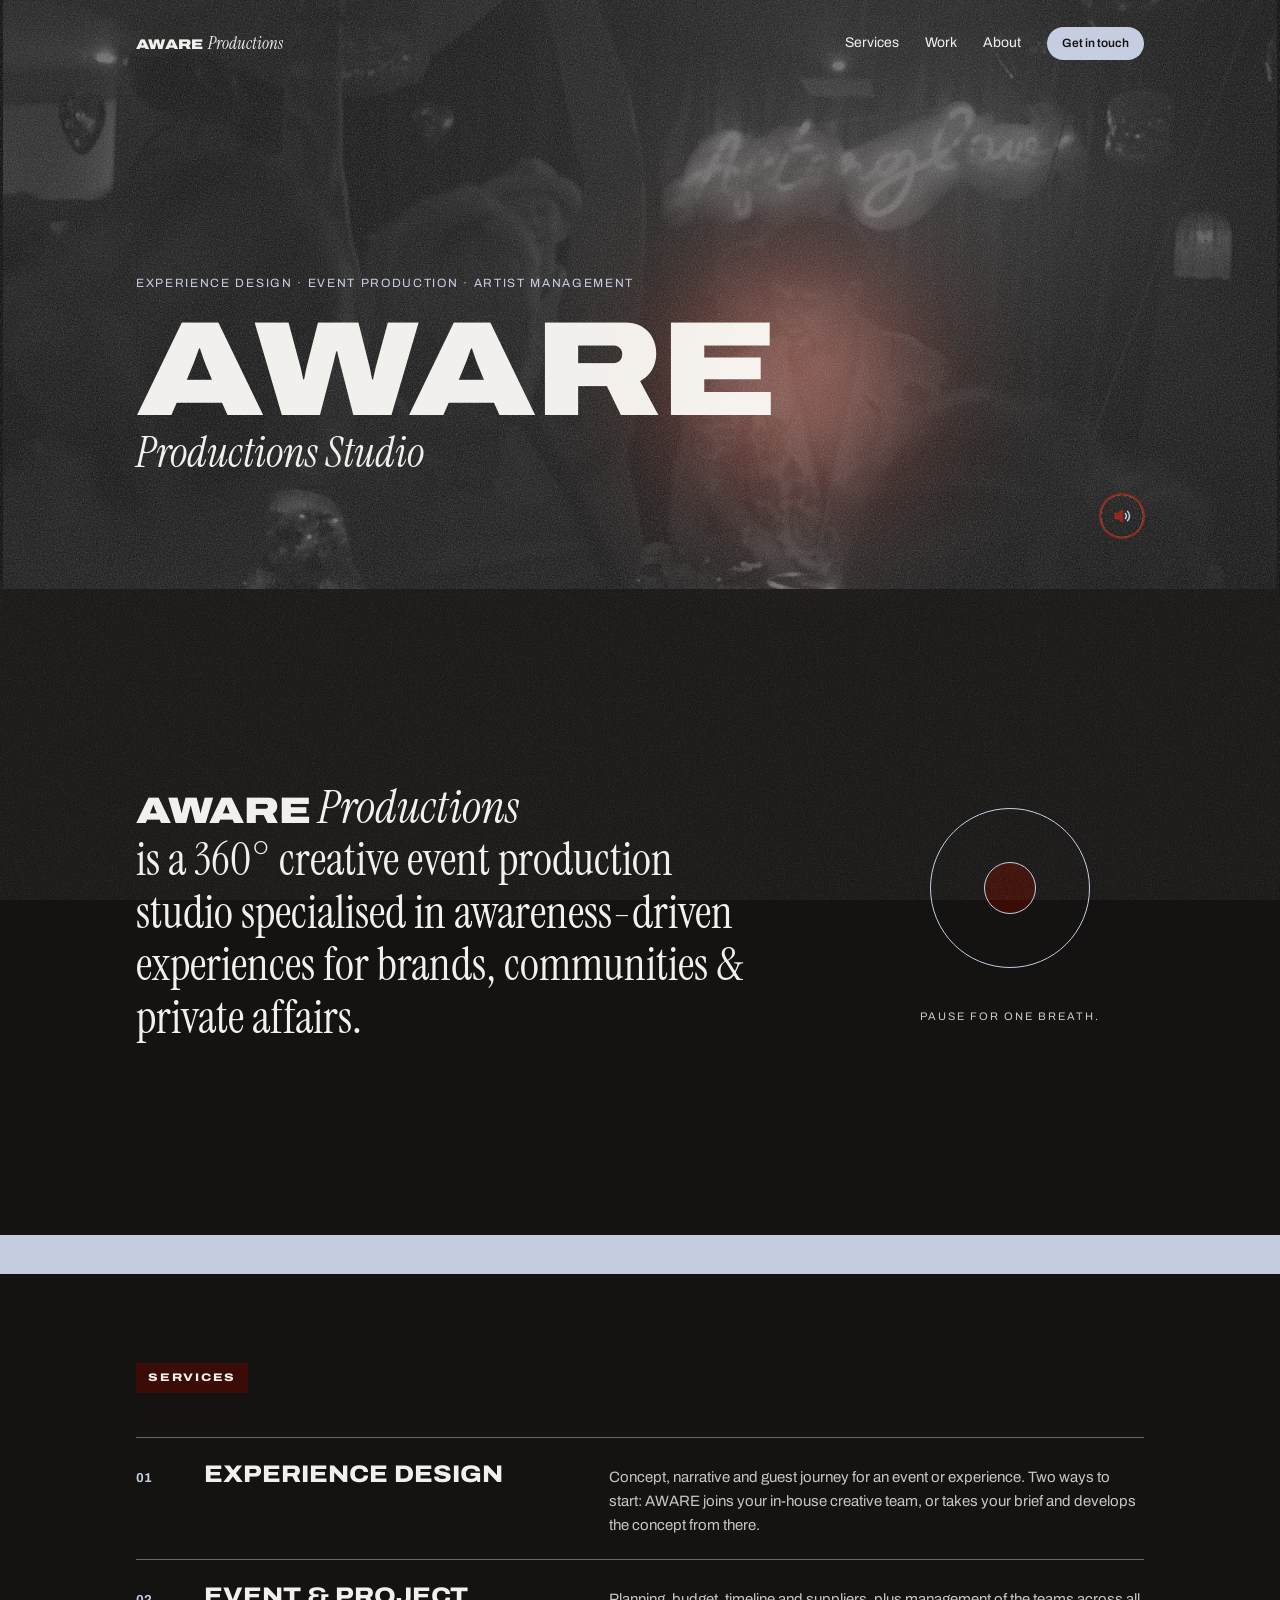
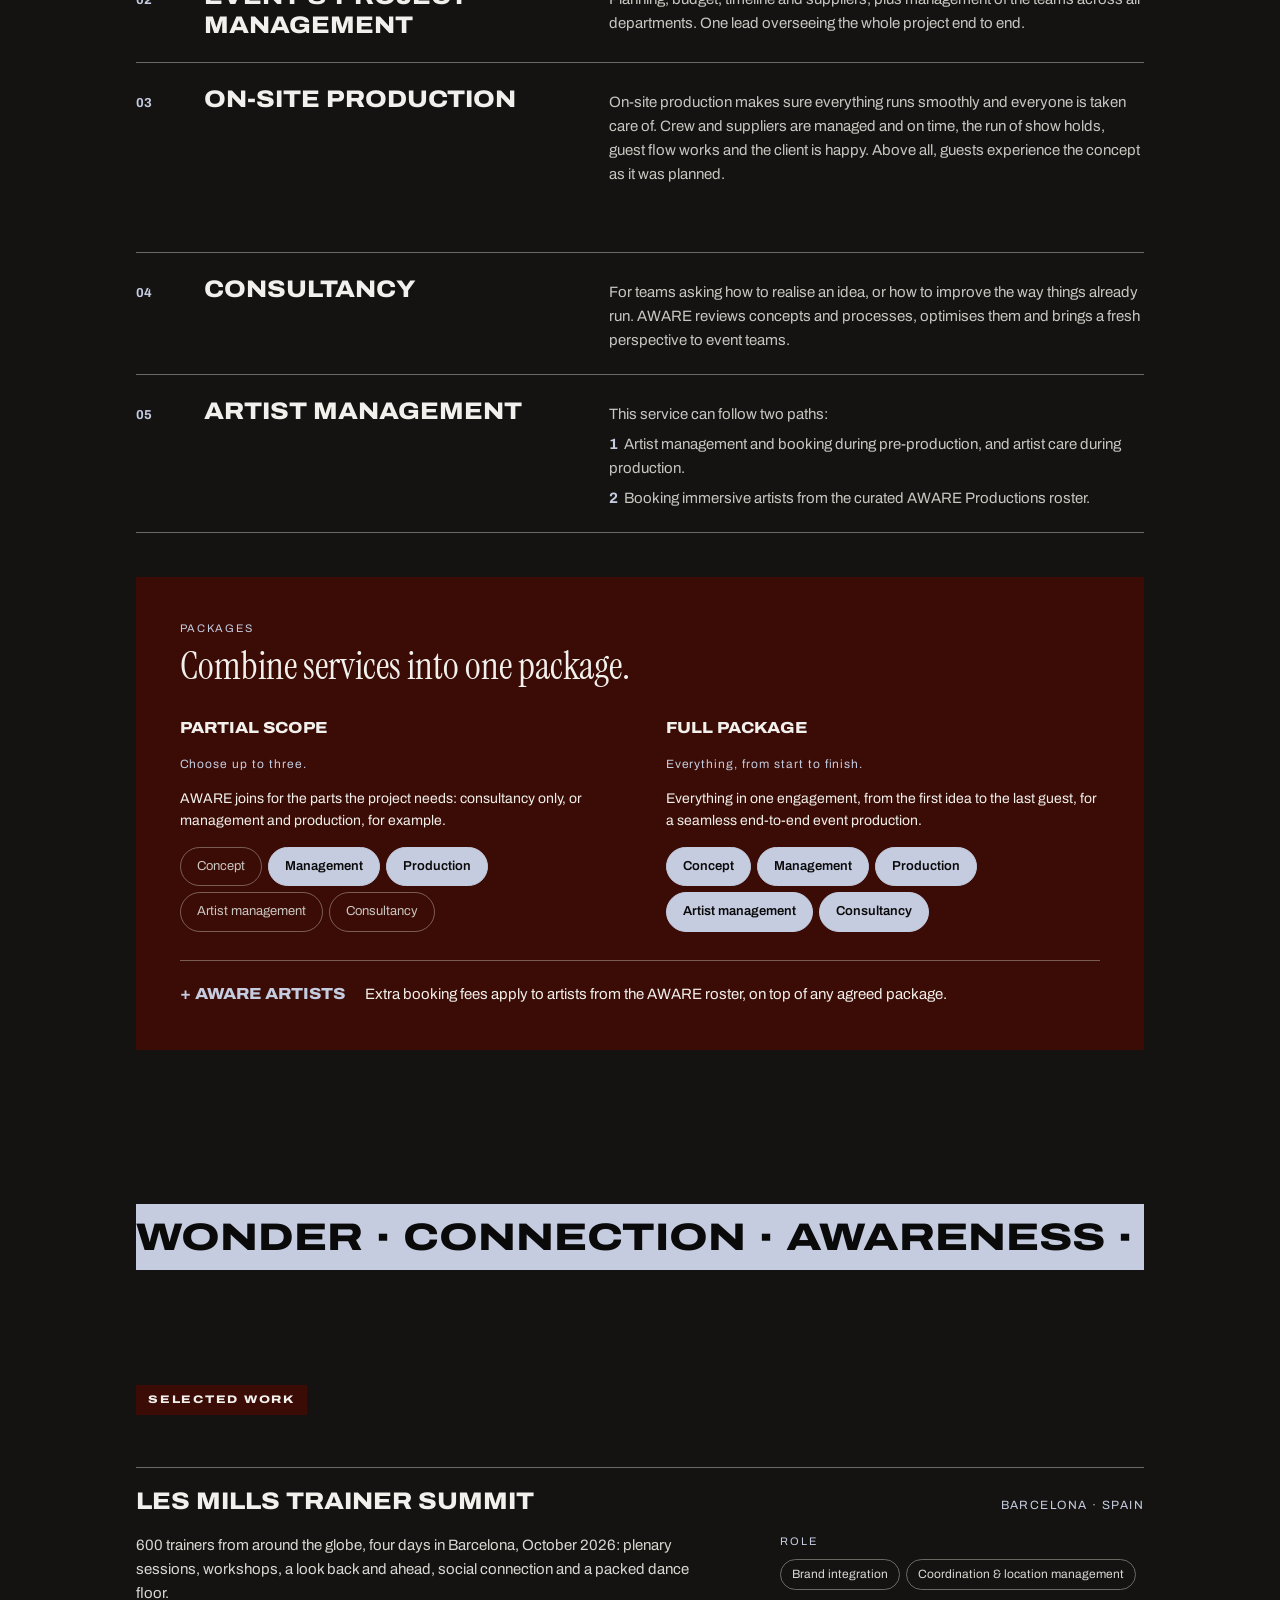
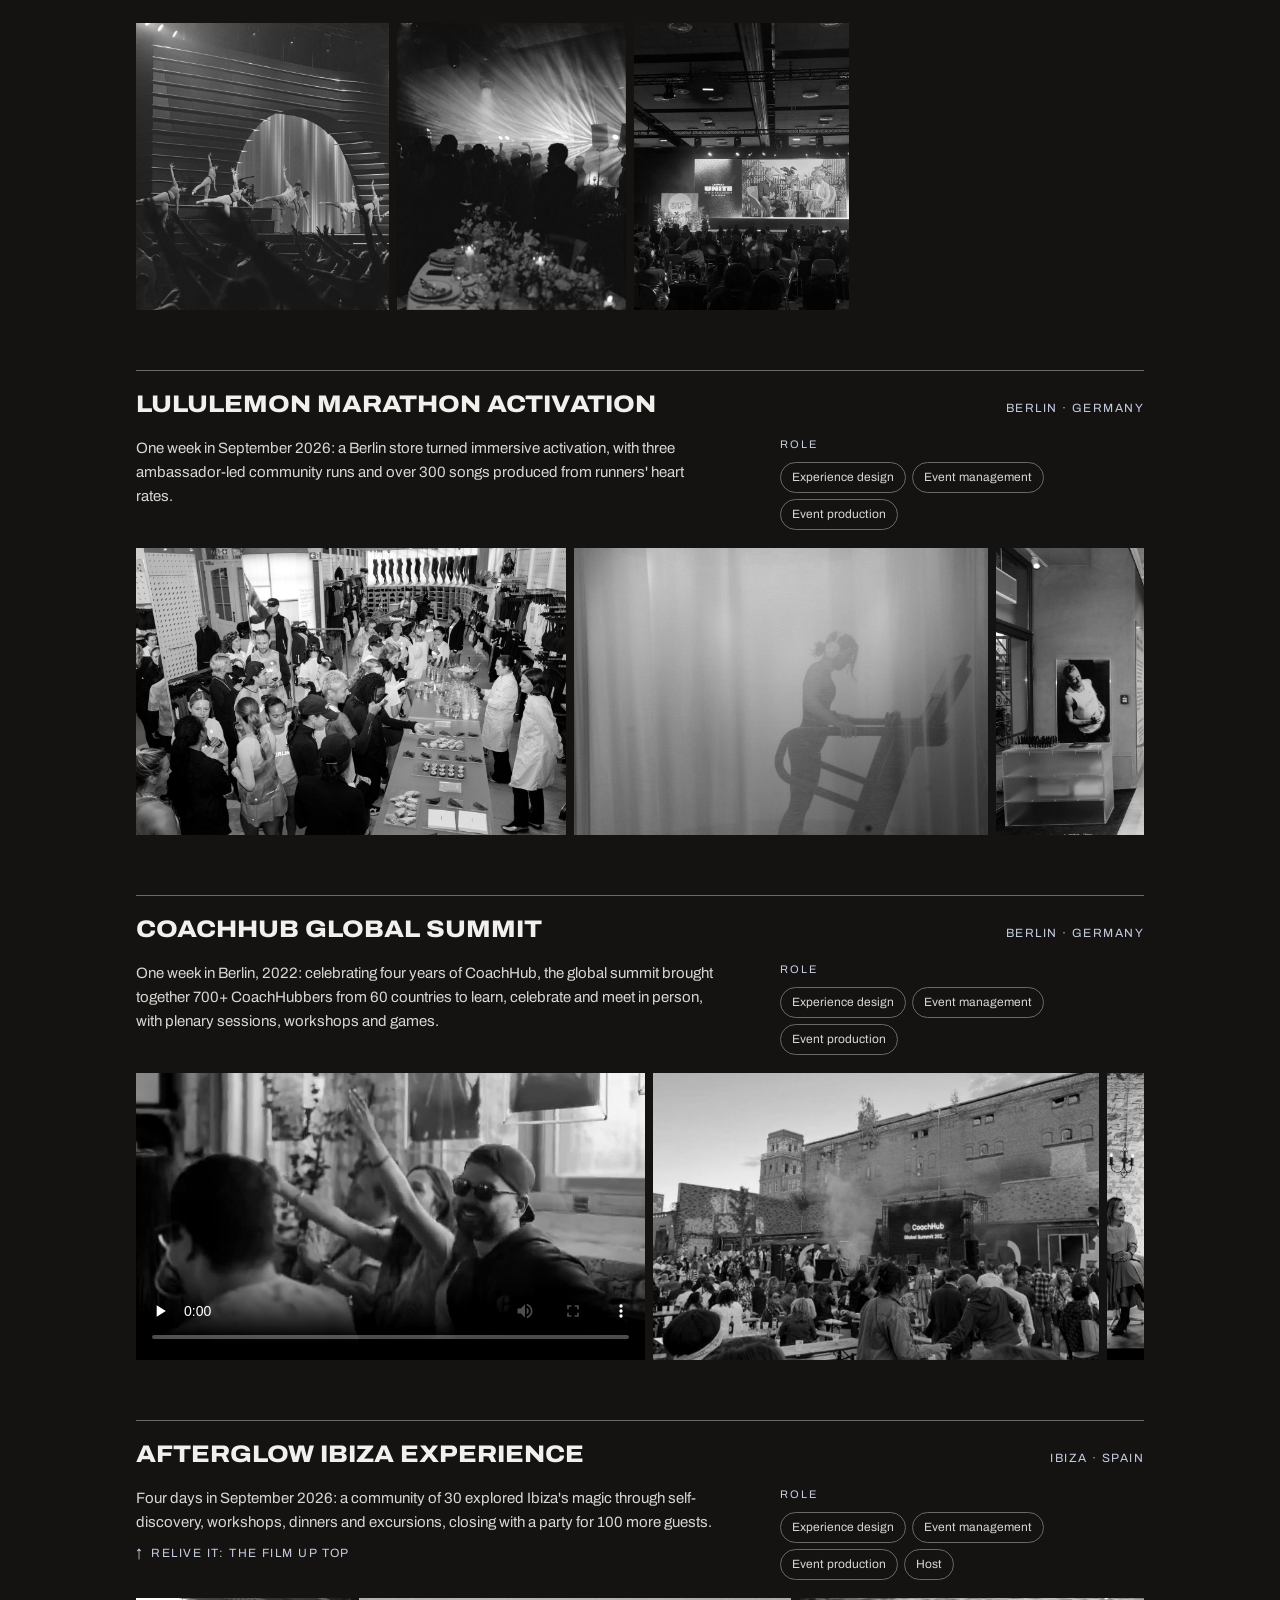
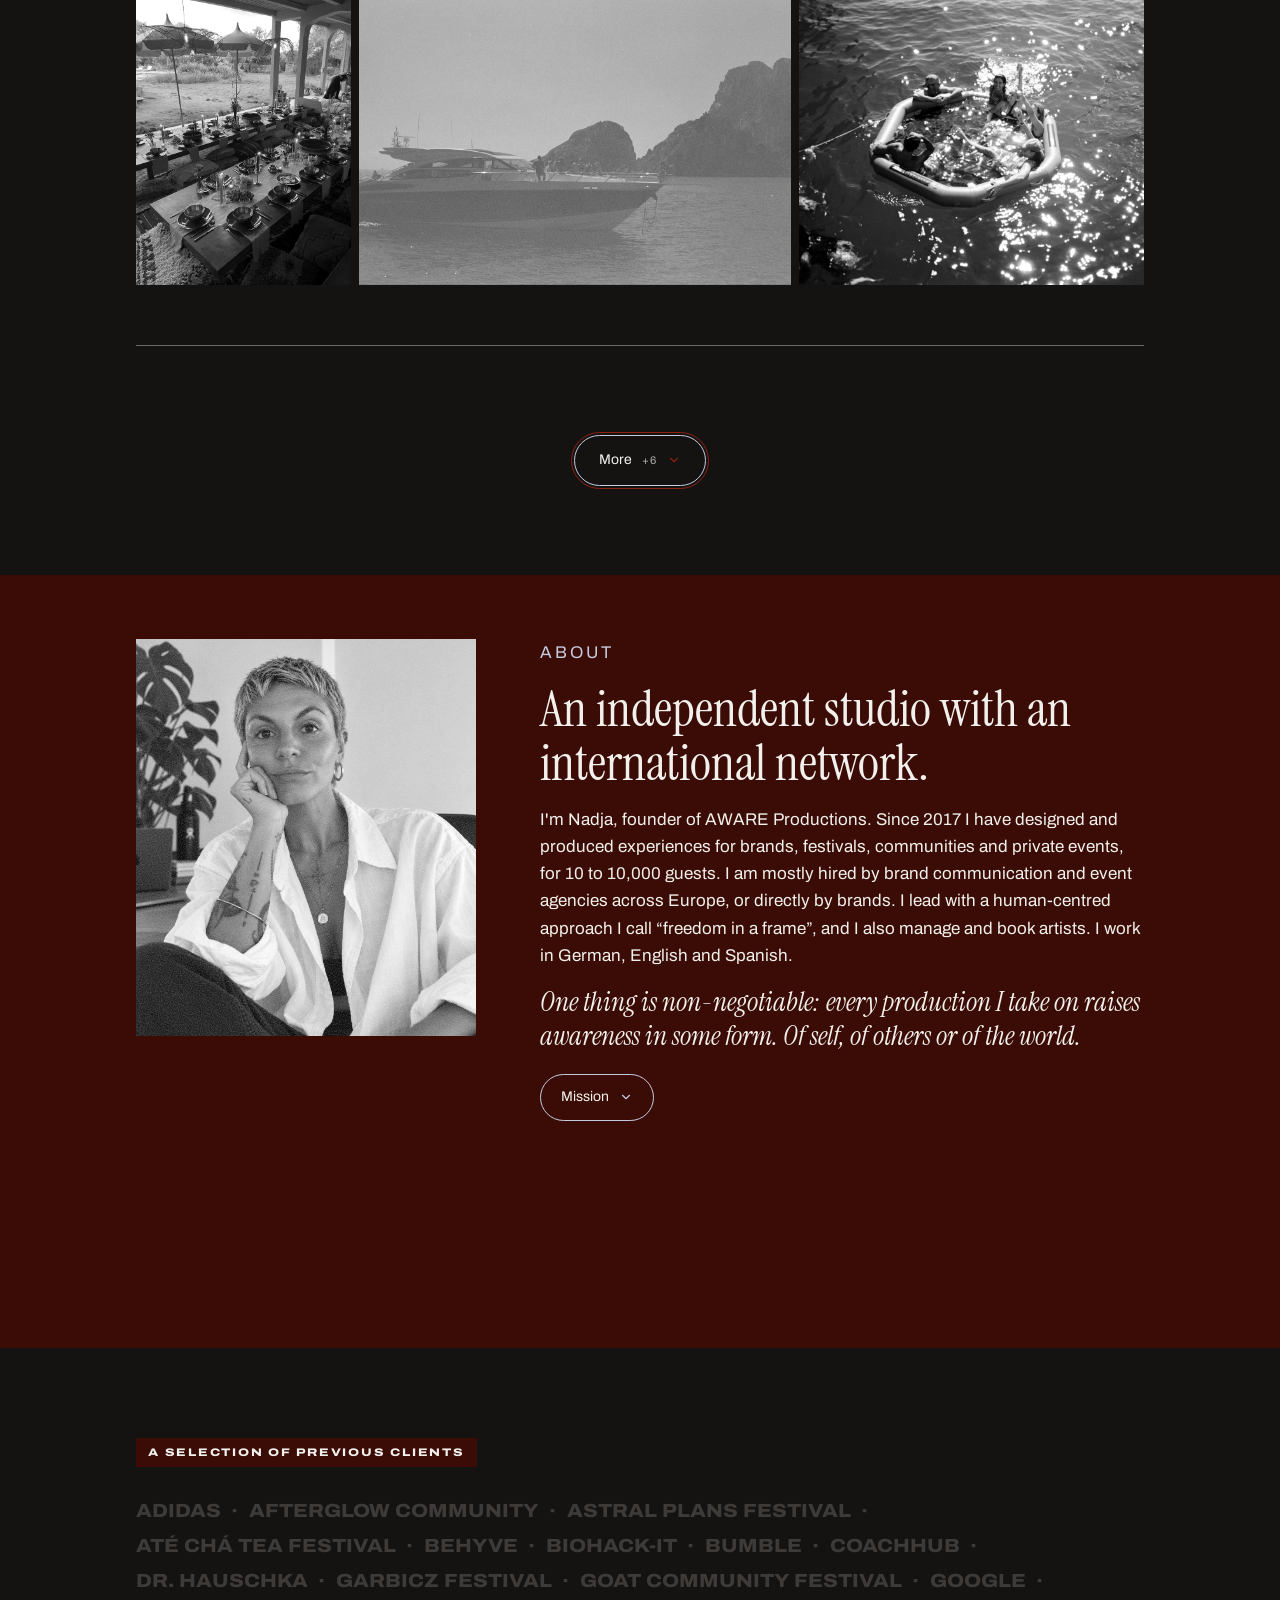
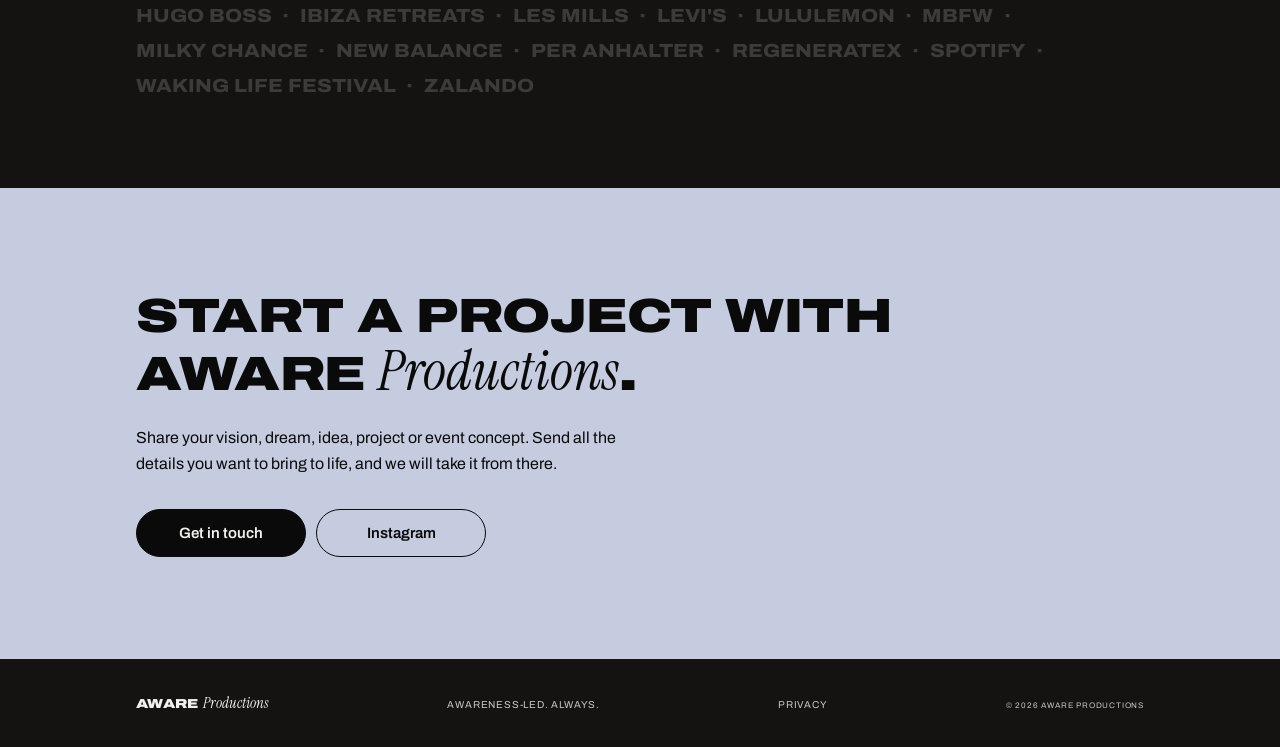
==== commit f2fe3ae2: "Dark grey backgrounds, CoachHub film first, clients tag heading, equal contact buttons, mobile play " ====
--- a/index.html
+++ b/index.html
@@ -47,7 +47,7 @@
 <p class="tagline in">Experience&nbsp;design&nbsp;· Event&nbsp;production&nbsp;· Artist&nbsp;management</p>
 <h1><span class="a in">AWARE</span><em class="in">Productions Studio</em></h1>
 <div class="sound-row in">
-<button type="button" class="sound" id="sound" aria-label="Sound on" title="Sound on"><span class="ring"><span class="ping" aria-hidden="true"></span><svg aria-hidden="true" width="20" height="20" viewBox="0 0 24 24" fill="none" stroke-width="1.8" stroke-linecap="round" stroke-linejoin="round"><path d="M3.5 9v6h4l5 4V5l-5 4h-4z" fill="#8C2012" stroke="#8C2012"/><path d="M16 9a4.2 4.2 0 0 1 0 6" stroke="#C5CCE0"/><path d="M18.8 6.5a8 8 0 0 1 0 11" stroke="#C5CCE0"/></svg></span></button>
+<button type="button" class="sound" id="sound" aria-label="Sound on" title="Sound on"><span class="ring"><span class="ping" aria-hidden="true"></span><svg class="ic-play" aria-hidden="true" width="18" height="18" viewBox="0 0 24 24"><path d="M8 5.5v13l11-6.5z" fill="#8C2012"/></svg><svg class="ic-sound" aria-hidden="true" width="20" height="20" viewBox="0 0 24 24" fill="none" stroke-width="1.8" stroke-linecap="round" stroke-linejoin="round"><path d="M3.5 9v6h4l5 4V5l-5 4h-4z" fill="#8C2012" stroke="#8C2012"/><path d="M16 9a4.2 4.2 0 0 1 0 6" stroke="#C5CCE0"/><path d="M18.8 6.5a8 8 0 0 1 0 11" stroke="#C5CCE0"/></svg></span></button>
 </div>
 </div>
 </header>
@@ -150,10 +150,10 @@
 <div class="p-body"><p class="text">One week in Berlin, 2022: celebrating four years of CoachHub, the global summit brought together 700+ CoachHubbers from 60 countries to learn, celebrate and meet in person, with plenary sessions, workshops and games.</p>
 <div class="p-roles"><p class="small-caps">Role</p><div class="roles"><span>Experience design</span><span>Event management</span><span>Event production</span></div></div></div>
 <div class="strip">
+<video class="strip-film" width="1600" height="900" controls playsinline preload="none" poster="img/coachhub-film.jpg" aria-label="CoachHub Global Summit aftermovie"><source src="video/coachhub.mp4" type="video/mp4"></video>
 <img width="1250" height="802" loading="lazy" src="img/coachhub-1.jpg" alt="Crowd in a courtyard at sunset in front of the CoachHub Global Summit stage and a red brick building">
 <img width="832" height="900" loading="lazy" src="img/coachhub-2.jpg" alt="Panel talk on stage at the CoachHub Global Summit 2022">
 <img width="828" height="900" loading="lazy" src="img/coachhub-3.jpg" alt="Two hosts on the summit stage under a rainbow umbrella">
-<video class="strip-film" width="1600" height="900" controls playsinline preload="none" poster="img/coachhub-film.jpg" aria-label="CoachHub Global Summit aftermovie"><source src="video/coachhub.mp4" type="video/mp4"></video>
 </div>
 </article>
 
@@ -281,7 +281,7 @@
 </section>
 
 <section id="clients" class="wrap clients">
-<h2 class="rv">A selection of previous clients</h2>
+<h2 class="tag rv">A selection of previous clients</h2>
 <div id="clients-list" class="rv">
 <ul>
 <li>adidas</li><li>Afterglow Community</li><li>Astral Plans Festival</li><li>Até Chá Tea Festival</li><li>behyve</li><li>Biohack-it</li><li>Bumble</li><li>CoachHub</li><li>Dr. Hauschka</li><li>Garbicz Festival</li><li>Goat Community Festival</li><li>Google</li><li>Hugo Boss</li><li>Ibiza Retreats</li><li>Les Mills</li><li>Levi's</li><li>Lululemon</li><li>MBFW</li><li>Milky Chance</li><li>New Balance</li><li>Per Anhalter</li><li>RegenerateX</li><li>Spotify</li><li>Waking Life Festival</li><li>Zalando</li>
@@ -295,7 +295,7 @@
 <section id="contact" class="contact">
 <div class="wrap rv">
 <h2>Start a project with<br>AWARE <em>Productions</em>.</h2>
-<p class="lead">Share a short outline of your plans, dates and location. We will get back to you shortly.</p>
+<p class="lead">Share your vision, dream, idea, project or event concept. Send all the details you want to bring to life, and we will take it from there.</p>
 <div class="contact-btns">
 <a class="btn-solid" href="mailto:nadja@awareproductions.org">Get in touch</a>
 <a class="btn-line" href="https://www.instagram.com/awareproductions.studio/" target="_blank" rel="noopener">Instagram</a>
--- a/css/style.css
+++ b/css/style.css
@@ -17,7 +17,7 @@
 }
 *,*::before,*::after{box-sizing:border-box}
 html{scroll-behavior:smooth;-webkit-text-size-adjust:100%}
-body{margin:0;background:var(--black);color:var(--off);font-family:var(--sans);font-size:16px;line-height:1.6;overflow-x:hidden}
+body{margin:0;background:#141312;color:var(--off);font-family:var(--sans);font-size:16px;line-height:1.6;overflow-x:hidden}
 img,video{display:block;max-width:100%}
 a{color:inherit;text-decoration:none}
 a:hover{opacity:.8}
@@ -85,6 +85,8 @@
 .sound .ring{position:relative;width:44px;height:44px;border-radius:50%;border:1px solid var(--blue);display:flex;align-items:center;justify-content:center}
 .sound .ping{position:absolute;inset:-2px;border-radius:50%;border:2px solid var(--red);animation:ping 2.8s ease-out infinite}
 .hero.colour .sound .ping{display:none}
+.sound .ic-play{display:none;margin-left:3px}
+@media (max-width:760px){.hero:not(.colour) .sound .ic-play{display:block}.hero:not(.colour) .sound .ic-sound{display:none}}
 
 /* Mission */
 .mission{padding-top:clamp(120px,15vw,220px);padding-bottom:clamp(120px,15vw,220px);display:flex;flex-wrap:wrap;align-items:center;gap:72px clamp(56px,9vw,140px)}
@@ -150,7 +152,7 @@
 .strip-film{height:100%;width:auto;aspect-ratio:16/9;flex:none;background:#000;filter:grayscale(1) contrast(1.04);transition:filter .7s ease}
 .strip-film:hover,.strip-film.on{filter:none}
 @media (hover:none){.strip img,.strip-film{filter:none}}
-.more-wrap{display:flex;justify-content:center;border-top:1px solid var(--grey2);padding-top:28px}
+.more-wrap{display:flex;justify-content:center;border-top:1px solid var(--grey2);padding-top:clamp(56px,7vw,100px)}
 .toggle{cursor:pointer;display:inline-flex;align-items:center;gap:10px;padding:11px 20px;border-radius:999px;background:transparent;border:1px solid var(--blue);font-size:14px}
 .chev{transition:transform .4s ease}
 .toggle[aria-expanded="true"] .chev{transform:rotate(180deg)}
@@ -185,7 +187,8 @@
 
 /* Clients */
 .clients{padding-top:clamp(56px,7vw,100px);padding-bottom:clamp(56px,7vw,100px);display:flex;flex-direction:column;gap:32px}
-.clients h2{font-family:var(--serif);font-weight:400;font-size:clamp(32px,4vw,56px);line-height:1.05}
+.clients h2.tag{margin:0}
+@media (max-width:760px){#clients-list ul{font-size:15px}}
 #clients-list{position:relative;--mx:-999px;--my:-999px}
 #clients-list ul{list-style:none;margin:0;padding:0;display:flex;flex-wrap:wrap;gap:clamp(6px,.8vw,12px) 0;font-stretch:112%;font-weight:800;font-size:clamp(12px,1.5vw,19px);line-height:1.3;text-transform:uppercase;color:#3D3A38}
 #clients-list li::after{content:"·";margin:0 .55em}
@@ -204,11 +207,11 @@
 .mail{align-self:flex-start;font-family:var(--serif);font-style:italic;font-size:clamp(18px,2vw,26px);line-height:1.2;color:#2B2A28;overflow-wrap:anywhere;background-image:linear-gradient(var(--red),var(--red));background-size:0% 2px;background-repeat:no-repeat;background-position:0 100%;transition:background-size .6s cubic-bezier(.2,.7,.2,1)}
 .mail:hover{opacity:1;background-size:100% 2px}
 .contact-btns{display:flex;flex-wrap:wrap;gap:10px;align-items:center;padding-top:8px}
-.btn-solid{padding:14px 26px;border-radius:999px;background:var(--black);color:var(--off);font-size:15px;font-weight:600}
-.btn-line{padding:9px 16px;border-radius:999px;border:1px solid var(--black);font-size:13px;font-weight:500}
+.btn-solid,.btn-line{display:inline-flex;align-items:center;justify-content:center;min-width:170px;padding:14px 26px;border-radius:999px;border:1px solid var(--black);font-size:15px;font-weight:600;line-height:1.2}
+.btn-solid{background:var(--black);color:var(--off)}
 
 /* Footer */
-.footer{background:var(--black);color:var(--grey)}
+.footer{background:#141312;color:var(--grey)}
 .footer .wrap{padding-top:32px;padding-bottom:32px;display:flex;flex-wrap:wrap;gap:12px 32px;align-items:baseline;justify-content:space-between;font-size:10px;letter-spacing:.08em;text-transform:uppercase}
 .footer .wordmark{color:var(--off)}
 .footer .wordmark .a{font-size:13px}.footer .wordmark em{font-size:15px;text-transform:none;letter-spacing:0}
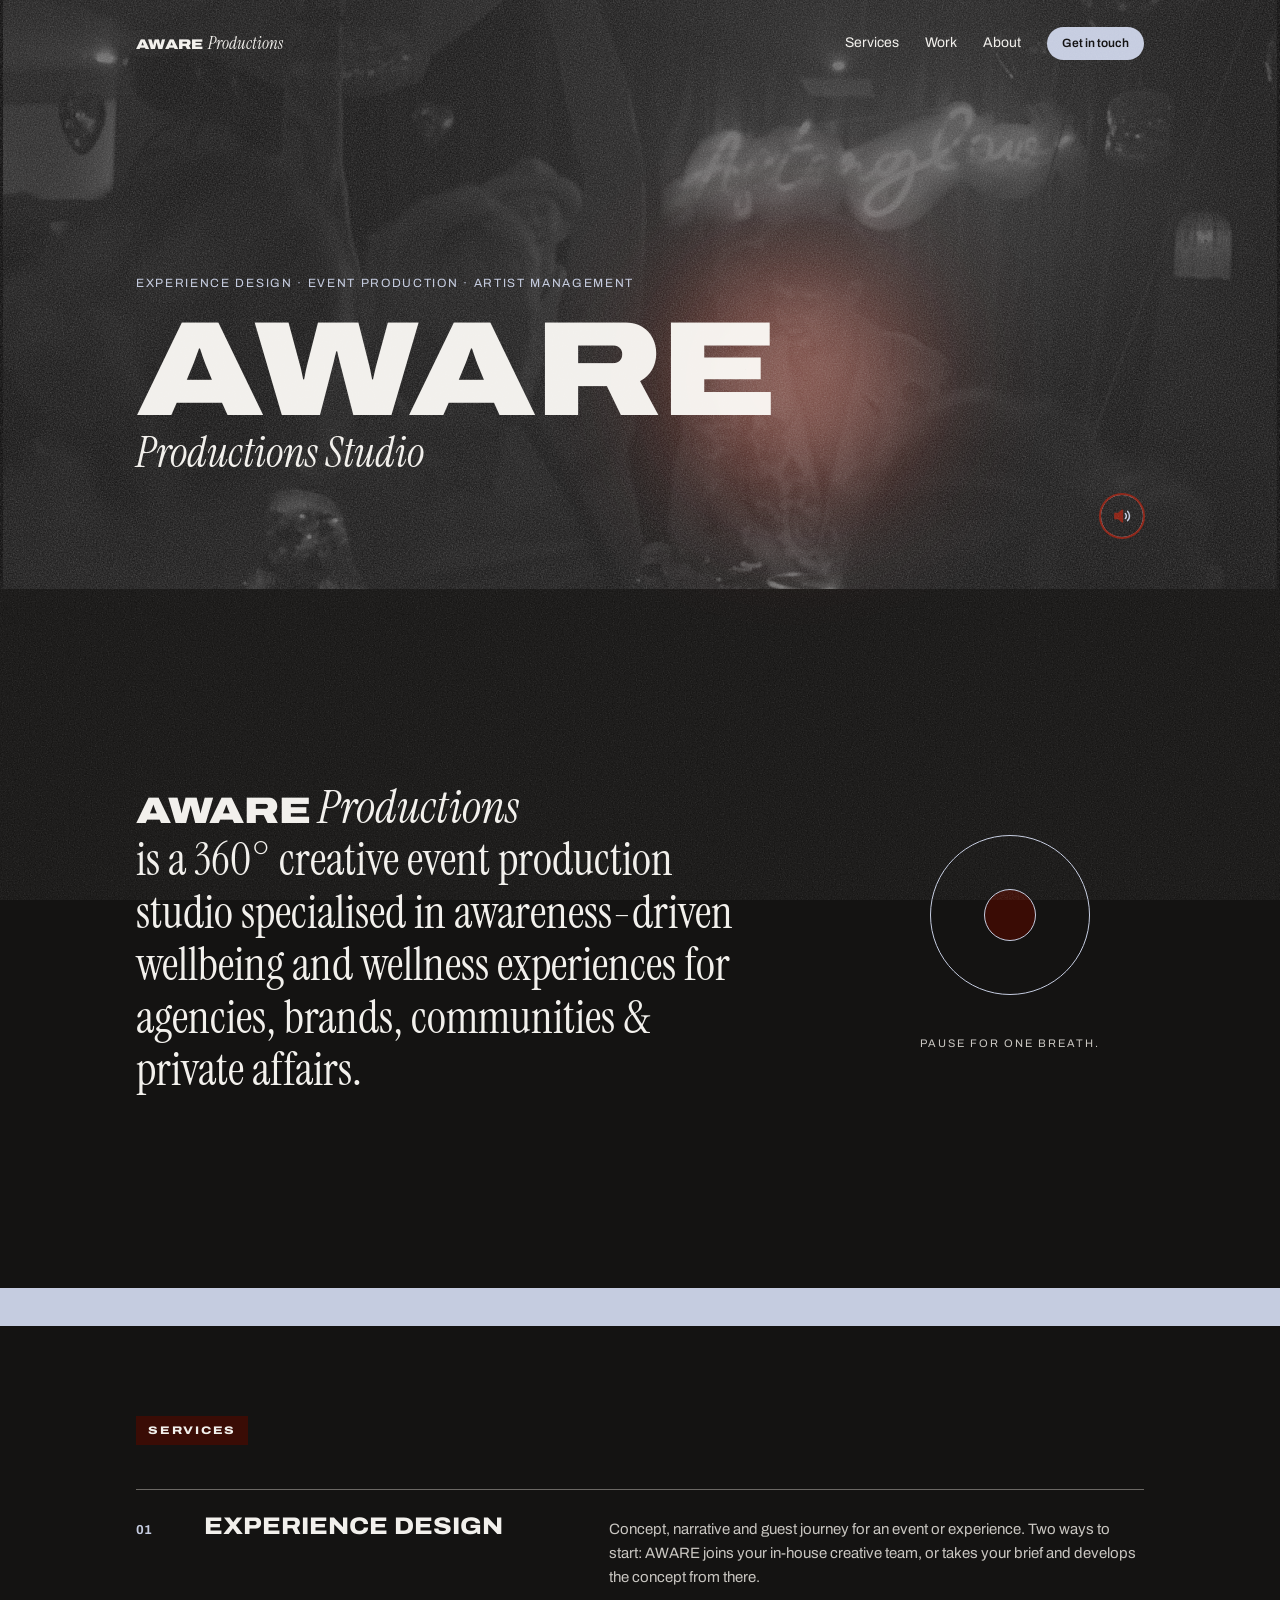
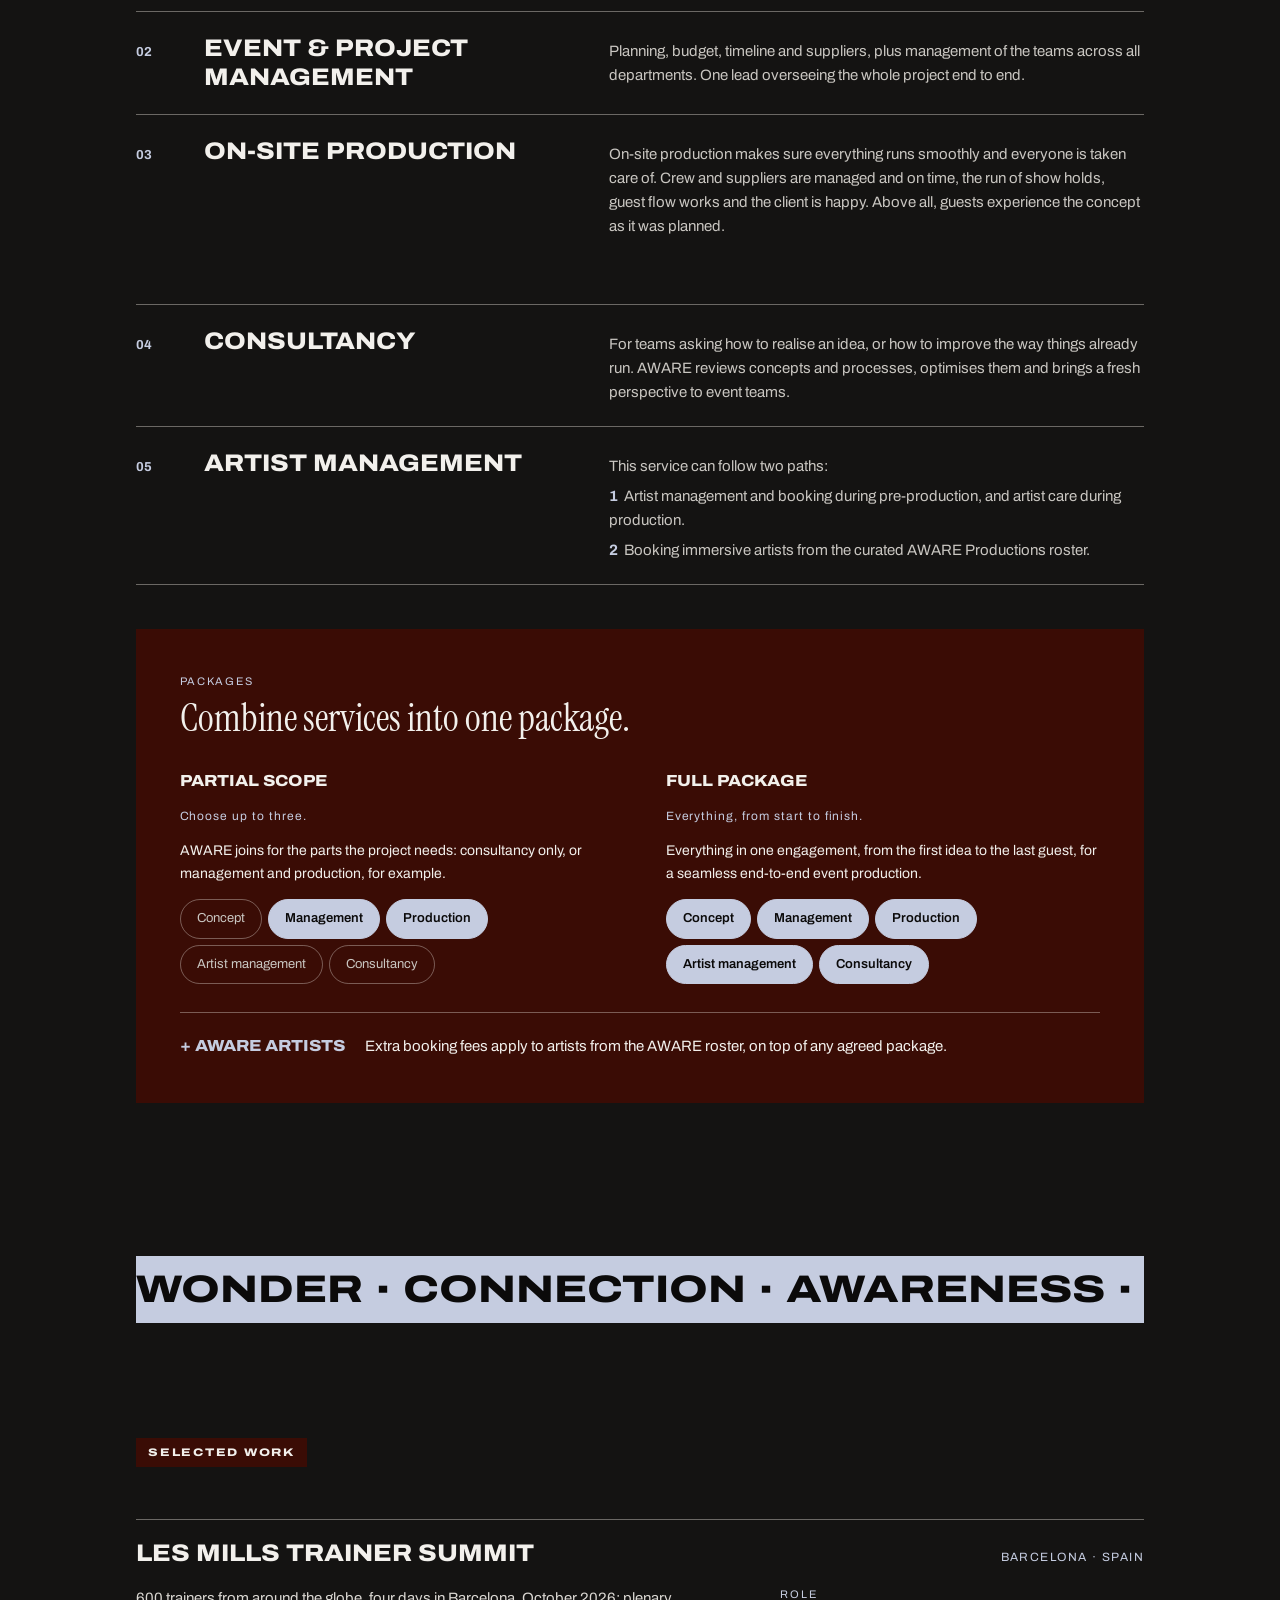
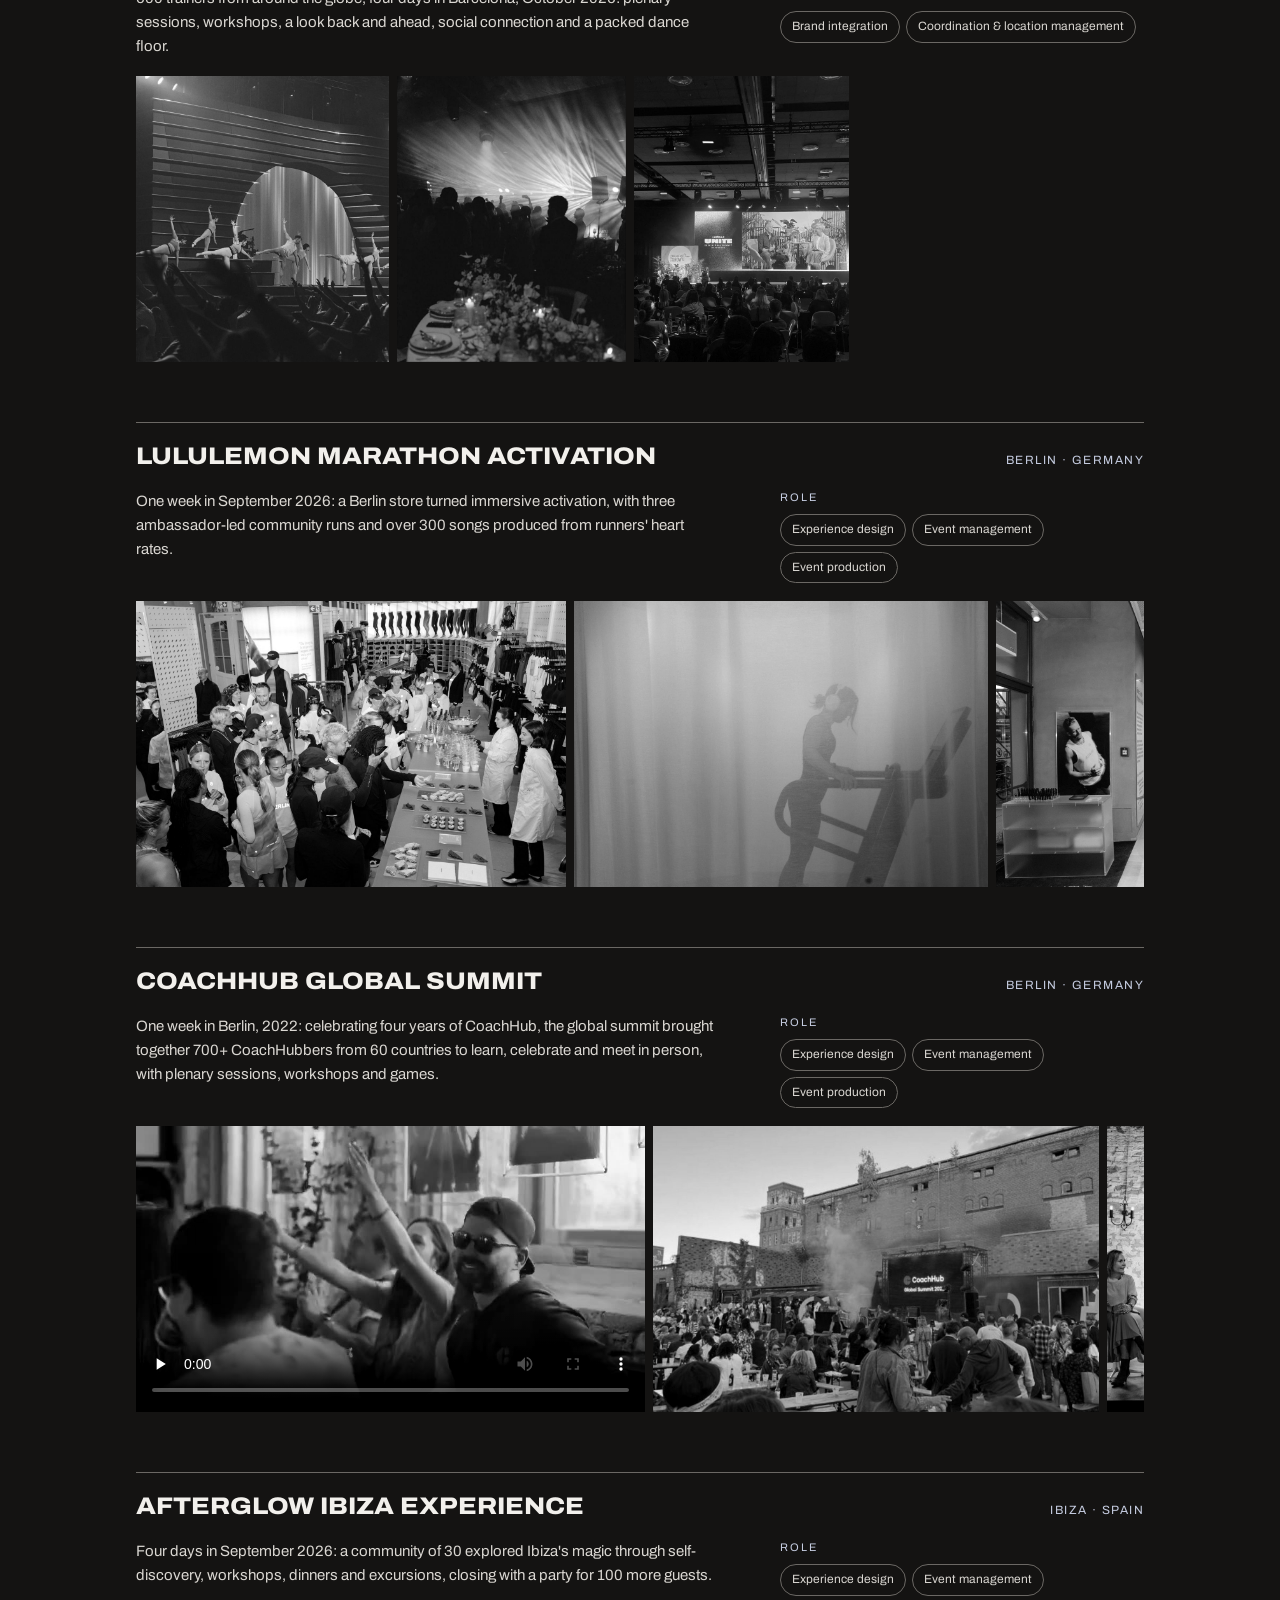
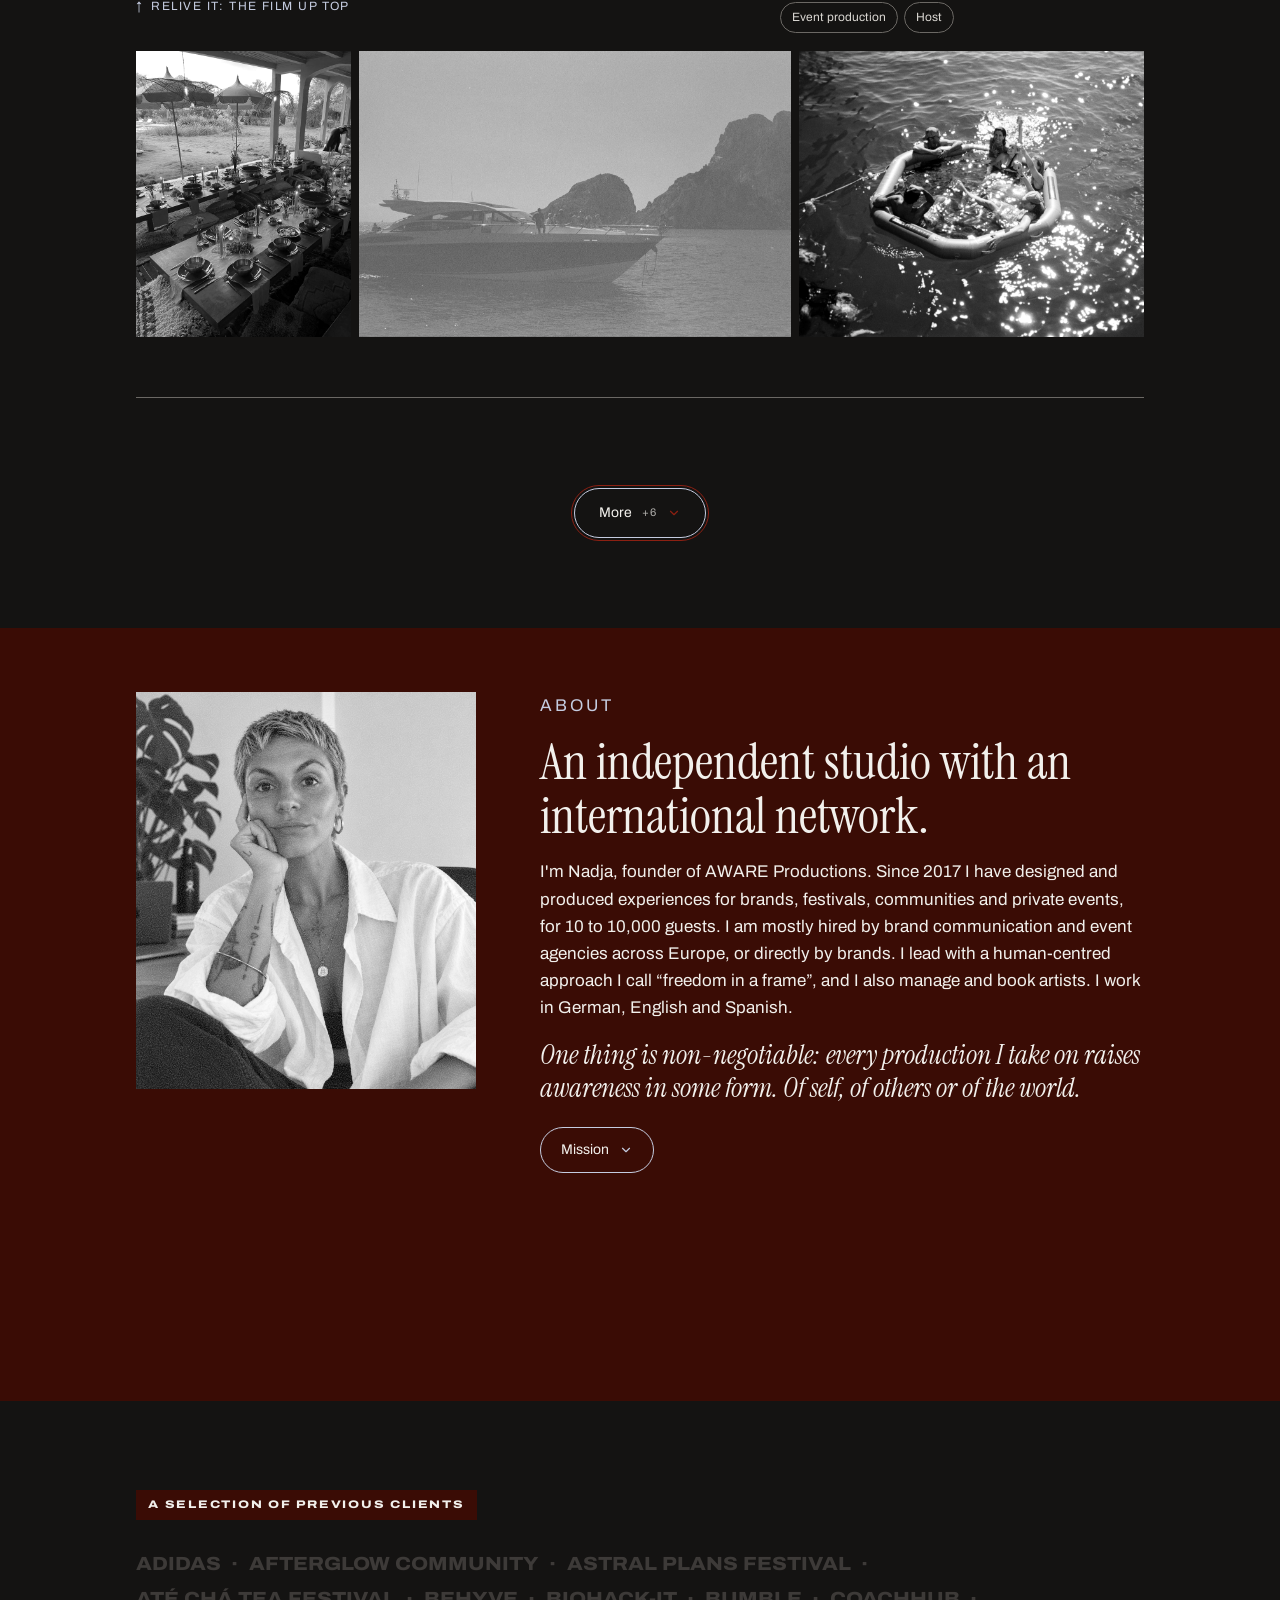
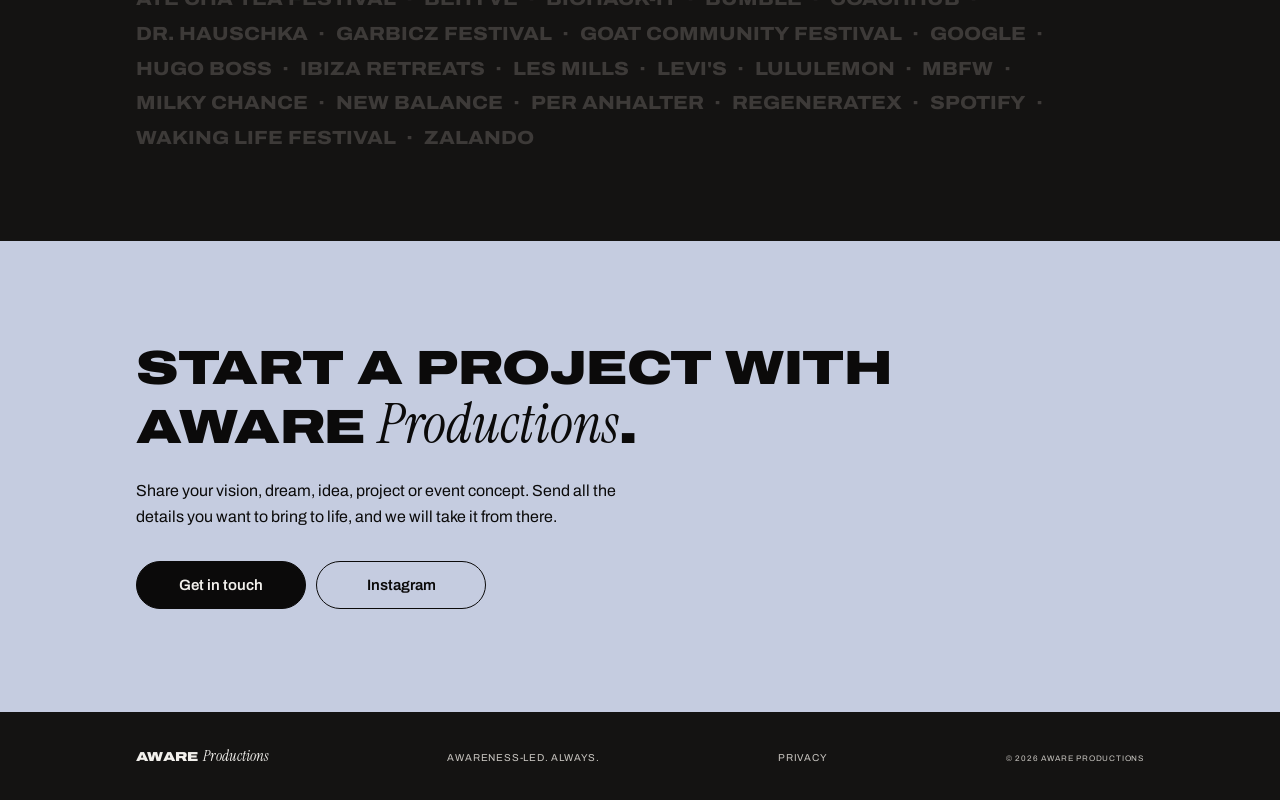
==== commit c7a3bcf5: "Update intro statement Co-Authored-By: Claude Opus 5.5 <noreply@anthropic.com> Claude-Session: https" ====
--- a/index.html
+++ b/index.html
@@ -4,7 +4,7 @@
 <meta charset="utf-8">
 <meta name="viewport" content="width=device-width, initial-scale=1">
 <title>AWARE Productions · Experience design, event production & artist management</title>
-<meta name="description" content="AWARE Productions is a 360° creative event production studio specialised in awareness-driven experiences for brands, communities and private affairs. Experience design, event production and artist management across Europe.">
+<meta name="description" content="AWARE Productions is a 360° creative event production studio specialised in awareness-driven wellbeing and wellness experiences for agencies, brands, communities and private affairs. Experience design, event production and artist management across Europe.">
 <link rel="canonical" href="https://awareproductions.org/">
 <meta name="theme-color" content="#0B0A0A">
 <link rel="icon" href="favicon.svg" type="image/svg+xml">
@@ -12,13 +12,13 @@
 <meta property="og:type" content="website">
 <meta property="og:url" content="https://awareproductions.org/">
 <meta property="og:title" content="AWARE Productions">
-<meta property="og:description" content="360° creative event production studio specialised in awareness-driven experiences for brands, communities and private affairs.">
+<meta property="og:description" content="360° creative event production studio specialised in awareness-driven wellbeing and wellness experiences for agencies, brands, communities and private affairs.">
 <meta property="og:image" content="https://awareproductions.org/og-image.jpg">
 <meta name="twitter:card" content="summary_large_image">
 <link rel="preload" href="fonts/archivo-latin-wdth-normal.woff2" as="font" type="font/woff2" crossorigin>
 <link rel="preload" href="fonts/instrument-serif-latin-400-italic.woff2" as="font" type="font/woff2" crossorigin>
-<link rel="stylesheet" href="css/style.css">
-<script type="application/ld+json">{"@context":"https://schema.org","@type":"Organization","name":"AWARE Productions","url":"https://awareproductions.org/","email":"nadja@awareproductions.org","description":"360° creative event production studio specialised in awareness-driven experiences.","sameAs":["https://www.instagram.com/awareproductions.studio/"]}</script>
+<link rel="stylesheet" href="css/style.css?v=6">
+<script type="application/ld+json">{"@context":"https://schema.org","@type":"Organization","name":"AWARE Productions","url":"https://awareproductions.org/","email":"nadja@awareproductions.org","description":"360° creative event production studio specialised in awareness-driven wellbeing and wellness experiences.","sameAs":["https://www.instagram.com/awareproductions.studio/"]}</script>
 </head>
 <body>
 <a class="skip" href="#main">Skip to content</a>
@@ -55,7 +55,7 @@
 <main id="main">
 
 <section class="wrap mission" aria-label="Mission">
-<p class="statement rv"><span class="a">AWARE</span> <em>Productions</em><br>is a 360° creative event production studio specialised in awareness-driven experiences for brands, communities &amp; private affairs.</p>
+<p class="statement rv"><span class="a">AWARE</span> <em>Productions</em><br>is a 360° creative event production studio specialised in awareness-driven wellbeing and wellness experiences for agencies, brands, communities &amp; private affairs.</p>
 <div class="breath-box" aria-hidden="true">
 <div class="breath-ring"><span></span></div>
 <p class="small-caps" style="color:var(--grey)">Pause for one breath.</p>
@@ -314,6 +314,6 @@
 </div>
 </footer>
 
-<script src="js/main.js" defer></script>
+<script src="js/main.js?v=6" defer></script>
 </body>
 </html>
--- a/css/style.css
+++ b/css/style.css
@@ -188,11 +188,11 @@
 /* Clients */
 .clients{padding-top:clamp(56px,7vw,100px);padding-bottom:clamp(56px,7vw,100px);display:flex;flex-direction:column;gap:32px}
 .clients h2.tag{margin:0}
-@media (max-width:760px){#clients-list ul{font-size:15px}}
 #clients-list{position:relative;--mx:-999px;--my:-999px}
 #clients-list ul{list-style:none;margin:0;padding:0;display:flex;flex-wrap:wrap;gap:clamp(6px,.8vw,12px) 0;font-stretch:112%;font-weight:800;font-size:clamp(12px,1.5vw,19px);line-height:1.3;text-transform:uppercase;color:#3D3A38}
 #clients-list li::after{content:"·";margin:0 .55em}
 #clients-list li:last-child::after{content:none}
+@media (max-width:760px){#clients-list ul{font-size:15px}}
 #clients-list .reveal{position:absolute;inset:0;color:var(--off);-webkit-mask-image:radial-gradient(circle 160px at var(--mx) var(--my),#000 0%,rgba(0,0,0,.65) 45%,transparent 100%);mask-image:radial-gradient(circle 160px at var(--mx) var(--my),#000 0%,rgba(0,0,0,.65) 45%,transparent 100%)}
 @media (hover:none){#clients-list .reveal{-webkit-mask-image:none;mask-image:none}}
 
